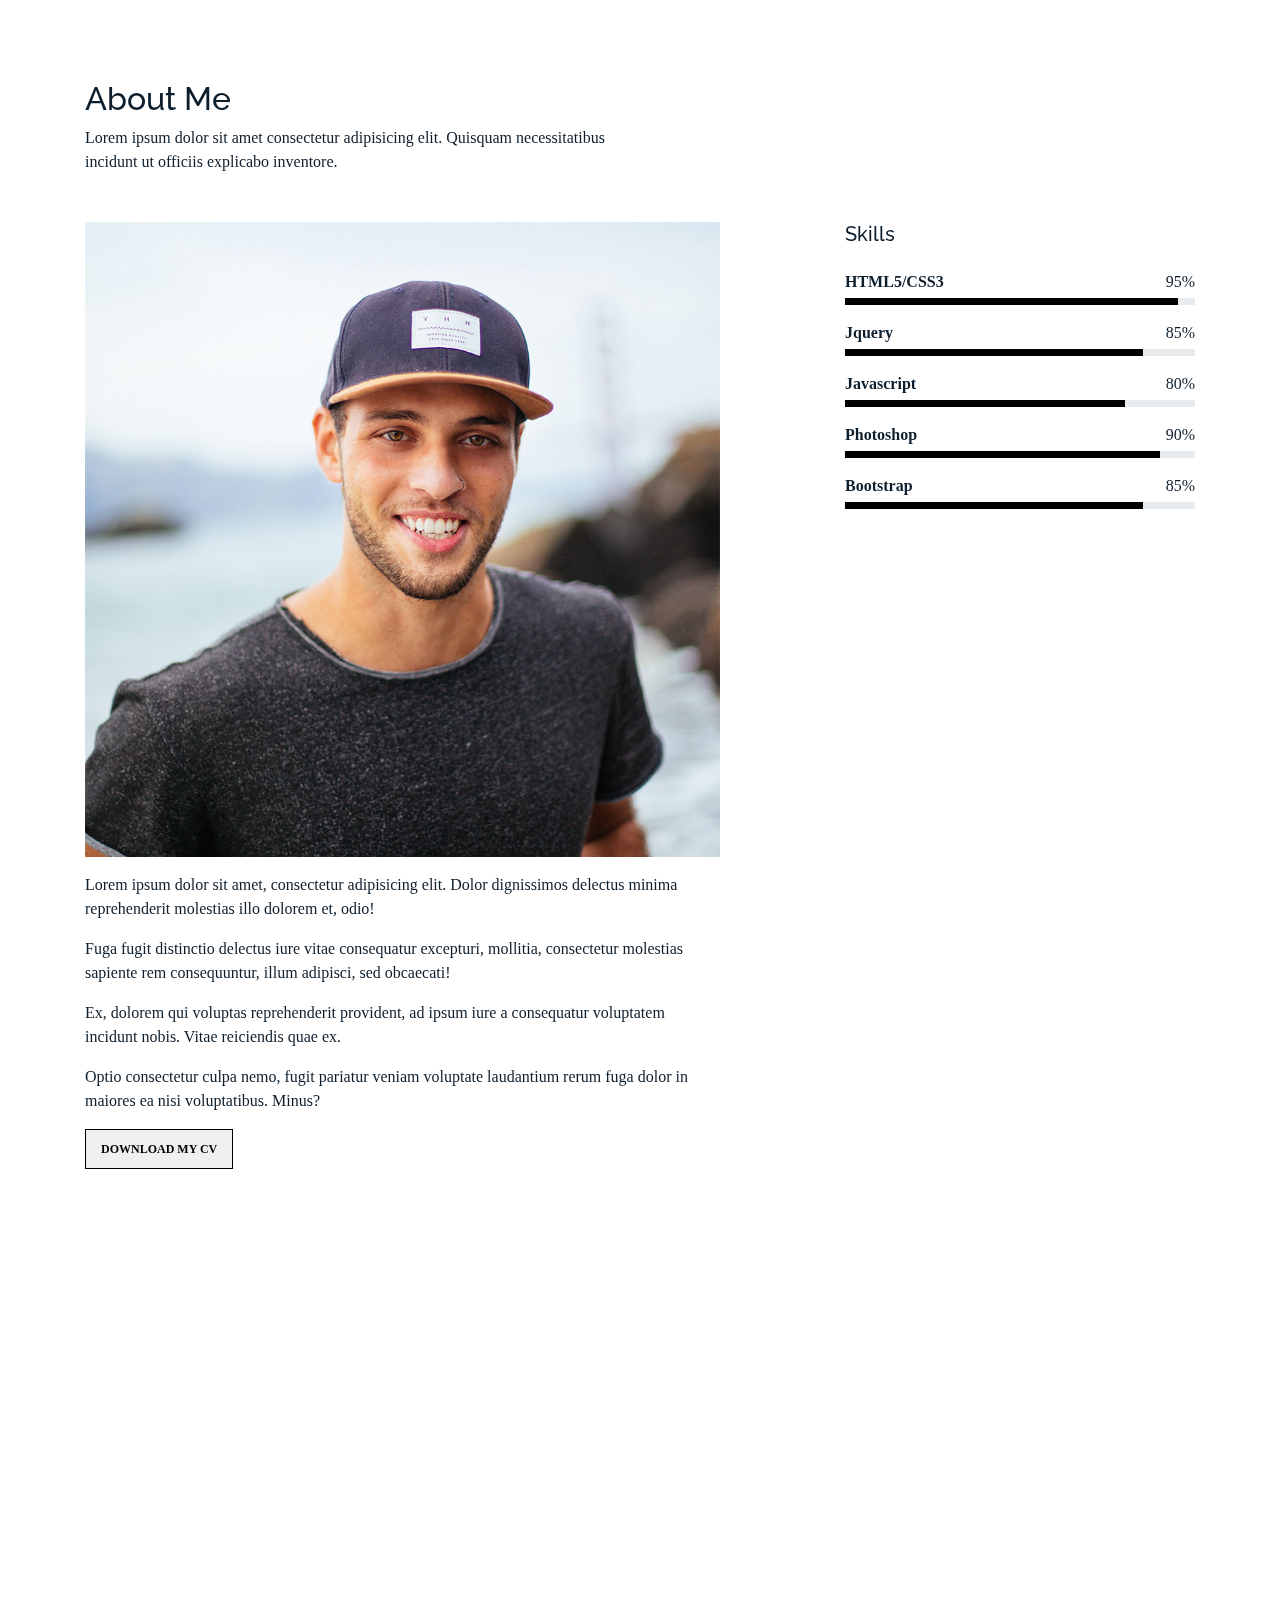
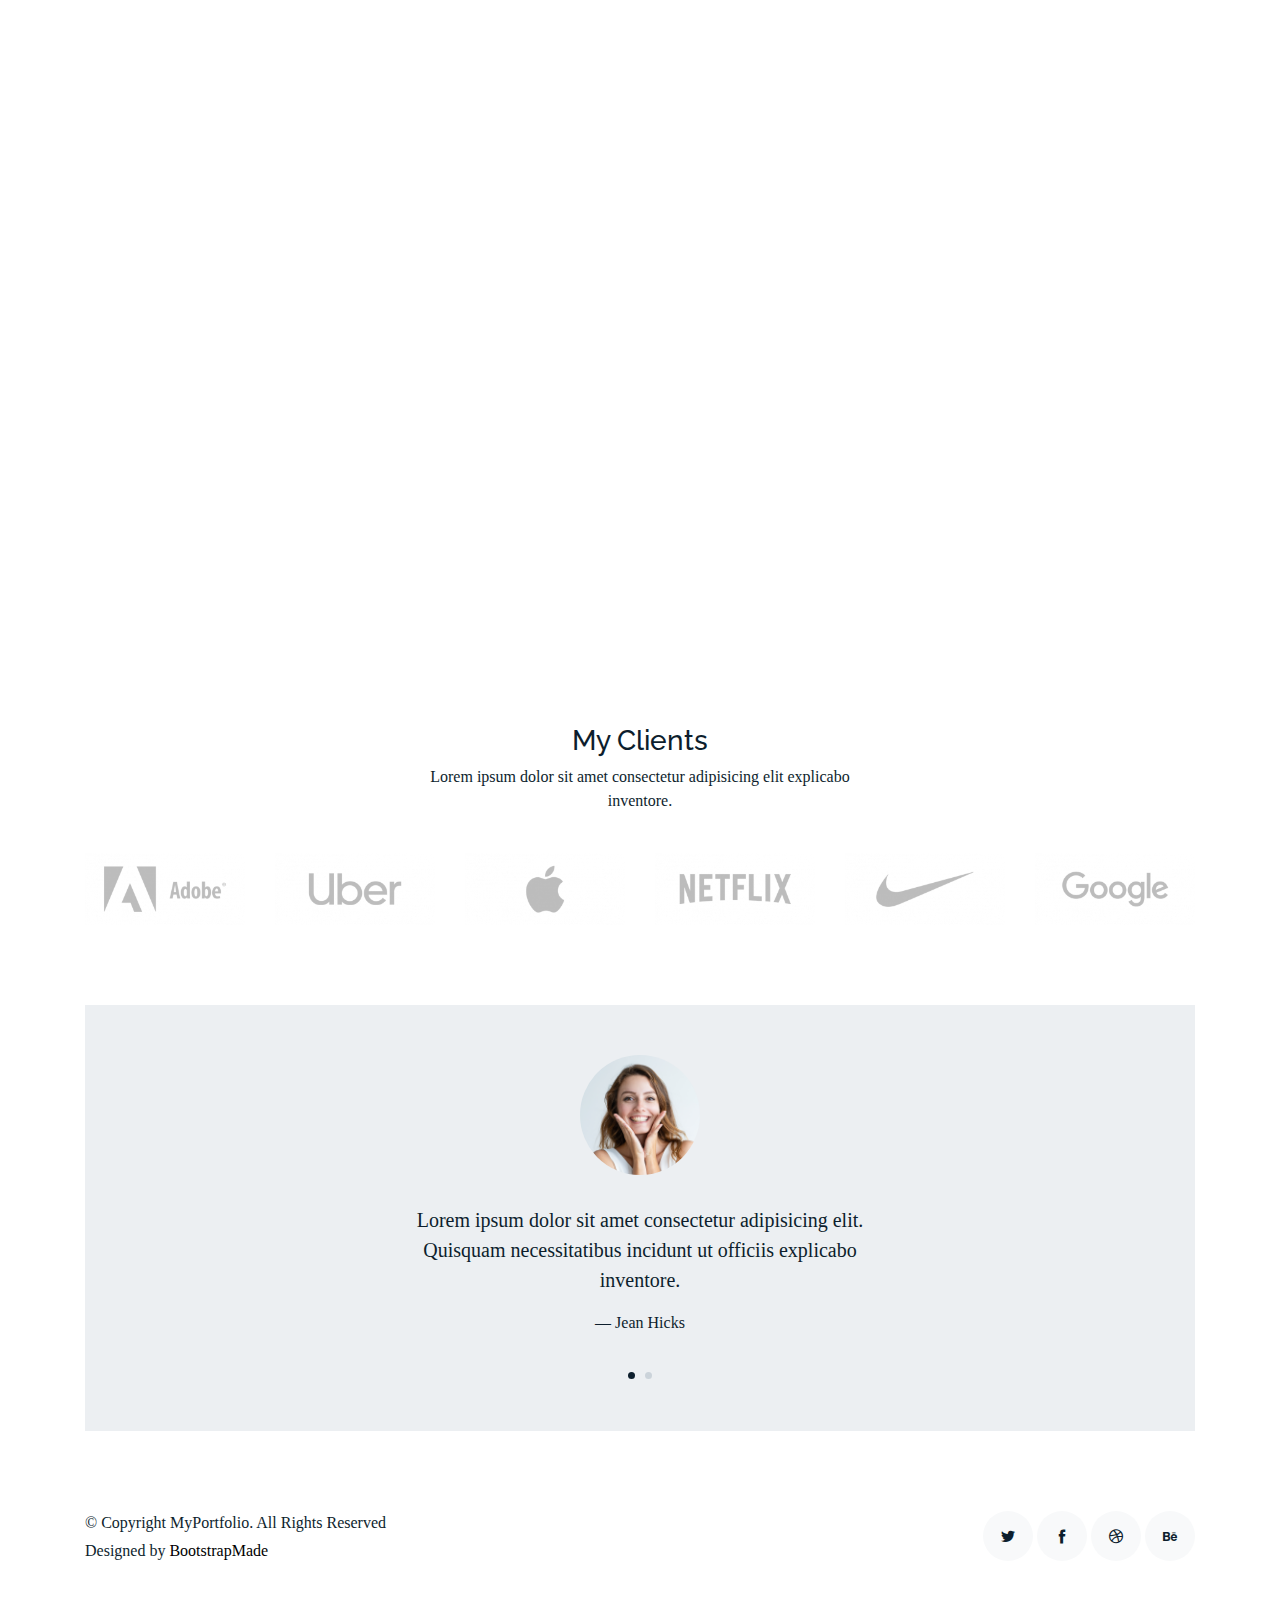
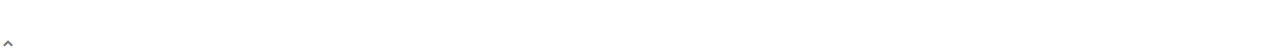
==== html/index.html @ c9661138 "yety" ====
<!DOCTYPE html>
<html lang="en">

<head>
  <meta charset="utf-8">
  <meta content="width=device-width, initial-scale=1.0" name="viewport">

  <title>Bootstrap</title>
  <meta content="" name="descriptison">
  <meta content="" name="keywords">

  <!-- Favicons -->
  <link href="../css/img/favicon.png" rel="icon">
  <link href="../css/img/apple-touch-icon.png" rel="apple-touch-icon">

  <!-- Google Fonts -->
  <link href="https://fonts.googleapis.com/css?family=https://fonts.googleapis.com/css?family=Inconsolata:400,500,600,700|Raleway:400,400i,500,500i,600,600i,700,700i" rel="stylesheet">

  <!-- Vendor CSS Files -->
  <link href="../css/assets/vendor/bootstrap/css/bootstrap.min.css" rel="stylesheet">
  <link href="../css/assets/vendor/icofont/icofont.min.css" rel="stylesheet">
  <link href="../css/assets/vendor/aos/aos.css" rel="stylesheet">
  <link href="../css/assets/vendor/line-awesome/css/line-awesome.min.css" rel="stylesheet">
  <link href="../css/assets/vendor/owl.carousel/assets/owl.carousel.min.css" rel="stylesheet">

  <!-- Template Main CSS File -->
  <link href="../css/style.css" rel="stylesheet">

</head>

<body>

  <!-- ======= Navbar ======= -->
  <!-- <div class="collapse navbar-collapse custom-navmenu" id="main-navbar">
    <div class="container py-2 py-md-5">
      <div class="row align-items-start">
        <div class="col-md-2">
          <ul class="custom-menu">
            <li><a href="index.html">HOME</a></li>
            <li><a href="work-single.html">WORKS</a></li>
          </ul>
        </div>
        <div class="col-md-5 d-none d-md-block mr-auto">
          <h3>Bootstrap</h3>
          <p>Lorem ipsum dolor sit amet consectetur adipisicing elit. Quisquam necessitatibus incidunt ut officiisexplicabo inventore.</p>
        </div>
        <div class="col-md-5 d-none d-md-block">
          <h3>Bootstrap</h3>
          <p>Lorem ipsum dolor sit amet consectetur adipisicing elit. Quisquam necessitatibus incidunt ut officiisexplicabo inventore. <br> <a href="#">gk5594@naver.com</a></p>
        </div>
      </div>
    </div>
  </div> -->

  <!-- <nav class="navbar navbar-light custom-navbar">
    <div class="container">
      <a class="navbar-brand" href="index.html">Bootstrap Portfolio.</a>

      <a href="#" class="burger" data-toggle="collapse" data-target="#main-navbar">
        <span></span>
      </a>

    </div>
  </nav> -->

  <main id="main">

    <section class="section pb-5">
      <div class="container">
        <div class="row mb-5 align-items-end">
          <div class="col-md-6" data-aos="fade-up">

            <h2>About Me</h2>
            <p class="mb-0">Lorem ipsum dolor sit amet consectetur adipisicing elit. Quisquam necessitatibus incidunt ut
              officiis explicabo inventore.</p>
          </div>

        </div>

        <div class="row">
          <div class="col-md-4 ml-auto order-2" data-aos="fade-up">
            <h3 class="h3 mb-4">Skills</h3>
            <ul class="list-unstyled">
              <li class="mb-3">
                <div class="d-flex mb-1">
                  <strong>HTML5/CSS3</strong>
                  <span class="ml-auto">95%</span>
                </div>
                <div class="progress custom-progress">
                  <div class="progress-bar" role="progressbar" style="width: 95%" aria-valuenow="95" aria-valuemin="0" aria-valuemax="100"></div>
                </div>
              </li>
              <li class="mb-3">
                <div class="d-flex mb-1">
                  <strong>Jquery</strong>
                  <span class="ml-auto">85%</span>
                </div>
                <div class="progress custom-progress">
                  <div class="progress-bar" role="progressbar" style="width: 85%" aria-valuenow="85" aria-valuemin="0" aria-valuemax="100"></div>
                </div>
              </li>
              <li class="mb-3">
                <div class="d-flex mb-1">
                  <strong>Javascript</strong>
                  <span class="ml-auto">80%</span>
                </div>
                <div class="progress custom-progress">
                  <div class="progress-bar" role="progressbar" style="width: 80%" aria-valuenow="80" aria-valuemin="0" aria-valuemax="100"></div>
                </div>
              </li>
              <li class="mb-3">
                <div class="d-flex mb-1">
                  <strong>Photoshop</strong>
                  <span class="ml-auto">90%</span>
                </div>
                <div class="progress custom-progress">
                  <div class="progress-bar" role="progressbar" style="width: 90%" aria-valuenow="90" aria-valuemin="0" aria-valuemax="100"></div>
                </div>
              </li>
              <li class="mb-3">
                <div class="d-flex mb-1">
                  <strong>Bootstrap</strong>
                  <span class="ml-auto">85%</span>
                </div>
                <div class="progress custom-progress">
                  <div class="progress-bar" role="progressbar" style="width: 85%" aria-valuenow="85" aria-valuemin="0" aria-valuemax="100"></div>
                </div>
              </li>
            </ul>
          </div>

          <div class="col-md-7 mb-5 mb-md-0" data-aos="fade-up">
            <p><img src="../css/img/person_1_sq.jpg" alt="Image" class="img-fluid"></p>
            <p>Lorem ipsum dolor sit amet, consectetur adipisicing elit. Dolor dignissimos delectus minima reprehenderit
              molestias illo dolorem et, odio!</p>
            <p>Fuga fugit distinctio delectus iure vitae consequatur excepturi, mollitia, consectetur molestias sapiente
              rem consequuntur, illum adipisci, sed obcaecati!</p>
            <p>Ex, dolorem qui voluptas reprehenderit provident, ad ipsum iure a consequatur voluptatem incidunt nobis.
              Vitae reiciendis quae ex.</p>
            <p>Optio consectetur culpa nemo, fugit pariatur veniam voluptate laudantium rerum fuga dolor in maiores ea
              nisi voluptatibus. Minus?</p>
            <button type="button" class="readmore" data-toggle="modal" data-target="#myModal2">Download my CV</button>
          </div>
        </div>

      </div>
    </section>

    <!-- ======= Works Section ======= -->
    <section class="section site-portfolio">
      <div class="container">
        <div class="row mb-5 align-items-center">
          <div class="col-md-12 col-lg-6 mb-4 mb-lg-0" data-aos="fade-up">
            <h2>Hey, I'm Johan Stanworth</h2>
            <p class="mb-0">Freelance Creative &amp; Professional Graphics Designer</p>
          </div>
          <div class="col-md-12 col-lg-6 text-left text-lg-right" data-aos="fade-up" data-aos-delay="100">
            <div id="filters" class="filters">
              <a href="#" data-filter="*" class="active">All</a>
              <a href="#" data-filter=".web">Web</a>
              <a href="#" data-filter=".mobile">Mobile</a>
            </div>
          </div>
        </div>
        <div id="portfolio-grid" class="row no-gutter" data-aos="fade-up" data-aos-delay="200">
          <div class="item web col-sm-6 col-md-4 col-lg-4 mb-4">
            <a href="work-single.html" class="item-wrap fancybox">
              <div class="work-info">
                <h3>Boxed Water</h3>
                <span>Web</span>
              </div>
              <img class="img-fluid" src="../css/img/img_1.jpg">
            </a>
          </div>
          <div class="item web col-sm-6 col-md-4 col-lg-4 mb-4">
            <a href="work-single.html" class="item-wrap fancybox">
              <div class="work-info">
                <h3>Build Indoo</h3>
                <span>web</span>
              </div>
              <img class="img-fluid" src="../css/img/img_2.jpg">
            </a>
          </div>
          <div class="item web col-sm-6 col-md-4 col-lg-4 mb-4">
            <a href="work-single.html" class="item-wrap fancybox">
              <div class="work-info">
                <h3>Cocooil</h3>
                <span>web</span>
              </div>
              <img class="img-fluid" src="../css/img/img_3.jpg">
            </a>
          </div>
          <div class="item mobile col-sm-6 col-md-4 col-lg-4 mb-4">
            <a href="work-single.html" class="item-wrap fancybox">
              <div class="work-info">
                <h3>Nike Shoe</h3>
                <span>Mobile</span>
              </div>
              <img class="img-fluid" src="../css/img/img_4.jpg">
            </a>
          </div>
          <div class="item mobile col-sm-6 col-md-4 col-lg-4 mb-4">
            <a href="work-single.html" class="item-wrap fancybox">
              <div class="work-info">
                <h3>Kitchen Sink</h3>
                <span>mobile</span>
              </div>
              <img class="img-fluid" src="../css/img/img_5.jpg">
            </a>
          </div>
          <div class="item mobile col-sm-6 col-md-4 col-lg-4 mb-4">
            <a href="work-single.html" class="item-wrap fancybox">
              <div class="work-info">
                <h3>Amazon</h3>
                <span>mobile</span>
              </div>
              <img class="img-fluid" src="../css/img/img_6.jpg">
            </a>
          </div>
        </div>
      </div>
    </section>
    <!-- End  Works Section -->

    <!-- ======= Clients Section ======= -->
    <section class="section">
      <div class="container">
        <div class="row justify-content-center text-center mb-4">
          <div class="col-5">
            <h3 class="h3 heading">My Clients</h3>
            <p>Lorem ipsum dolor sit amet consectetur adipisicing elit explicabo inventore.</p>
          </div>
        </div>
        <div class="row">
          <div class="col-4 col-sm-4 col-md-2">
            <a href="#" class="client-logo"><img src="../css/img/logo-adobe.png" alt="Image" class="img-fluid"></a>
          </div>
          <div class="col-4 col-sm-4 col-md-2">
            <a href="#" class="client-logo"><img src="../css/img/logo-uber.png" alt="Image" class="img-fluid"></a>
          </div>
          <div class="col-4 col-sm-4 col-md-2">
            <a href="#" class="client-logo"><img src="../css/img/logo-apple.png" alt="Image" class="img-fluid"></a>
          </div>
          <div class="col-4 col-sm-4 col-md-2">
            <a href="#" class="client-logo"><img src="../css/img/logo-netflix.png" alt="Image" class="img-fluid"></a>
          </div>
          <div class="col-4 col-sm-4 col-md-2">
            <a href="#" class="client-logo"><img src="../css/img/logo-nike.png" alt="Image" class="img-fluid"></a>
          </div>
          <div class="col-4 col-sm-4 col-md-2">
            <a href="#" class="client-logo"><img src="../css/img/logo-google.png" alt="Image" class="img-fluid"></a>
          </div>

        </div>
      </div>
    </section>
    <!-- End Clients Section -->


    <!-- ======= Testimonials Section ======= -->
    <section class="section pt-0">
      <div class="container">

        <div class="owl-carousel testimonial-carousel">

          <div class="testimonial-wrap">
            <div class="testimonial">
              <img src="../css/img/person_1.jpg" alt="Image" class="img-fluid">
              <blockquote>
                <p>Lorem ipsum dolor sit amet consectetur adipisicing elit. Quisquam necessitatibus incidunt ut officiis
                  explicabo inventore.</p>
              </blockquote>
              <p>&mdash; Jean Hicks</p>
            </div>
          </div>

          <div class="testimonial-wrap">
            <div class="testimonial">
              <img src="../css/img/person_2.jpg" alt="Image" class="img-fluid">
              <blockquote>
                <p>Lorem ipsum dolor sit amet consectetur adipisicing elit. Quisquam necessitatibus incidunt ut officiis
                  explicabo inventore.</p>
              </blockquote>
              <p>&mdash; Chris Stanworth</p>
            </div>
          </div>

        </div>

      </div>
    </section>
    <!-- End Testimonials Section -->

  </main>
  <!-- End #main -->


  <!-- modal popup -->
  <div class="modal fade" id="myModal2" tabindex="-1" role="dialog" aria-labelledby="myModalLabel" aria-hidden="true">
    <div class="modal-dialog modal-lg">
      <div class="modal-content">
        <div class="modal-header">
          <button type="button" class="close" data-dismiss="modal"><span aria-hidden="true">×</span><span class="sr-only">Close</span></button>
        </div>
        <div class="modal-body">
          Lorem ipsum dolor sit amet consectetur adipisicing elit. Unde consequuntur mollitia optio dignissimos rem eum reprehenderit suscipit earum sit dicta, corporis autem a aliquid iste cum doloremque eveniet nihil adipisci?
        </div>
        <div class="modal-footer">
          <button type="button" class="btn btn-default" data-dismiss="modal">Close</button>
          <!-- <button type="button" class="btn btn-primary">Save changes</button> -->
        </div>
      </div>
    </div>
  </div>


  <!-- ======= Footer ======= -->
  <footer class="footer" role="contentinfo">
    <div class="container">
      <div class="row">
        <div class="col-sm-6">
          <p class="mb-1">&copy; Copyright MyPortfolio. All Rights Reserved</p>
          <div class="credits">
            Designed by <a href="https://bootstrapmade.com/">BootstrapMade</a>
          </div>
        </div>
        <div class="col-sm-6 social text-md-right">
          <a href="#"><span class="icofont-twitter"></span></a>
          <a href="#"><span class="icofont-facebook"></span></a>
          <a href="#"><span class="icofont-dribbble"></span></a>
          <a href="#"><span class="icofont-behance"></span></a>
        </div>
      </div>
    </div>
  </footer>

  <a href="#" class="back-to-top"><i class="icofont-simple-up"></i></a>

  <!-- Vendor JS Files -->
  <script src="../css/assets/vendor/jquery/jquery.min.js"></script>
  <script src="../css/assets/vendor/bootstrap/js/bootstrap.bundle.min.js"></script>
  <script src="../css/assets/vendor/jquery.easing/jquery.easing.min.js"></script>
  <script src="../css/assets/vendor/php-email-form/validate.js"></script>
  <script src="../css/assets/vendor/aos/aos.js"></script>
  <script src="../css/assets/vendor/isotope-layout/isotope.pkgd.min.js"></script>
  <script src="../css/assets/vendor/owl.carousel/owl.carousel.min.js"></script>

  <!-- Template Main JS File -->
  <script src="../js/main.js"></script>

</body>

</html>
---- css/assets/vendor/line-awesome/css/line-awesome.min.css ----
.la,.lab,.lad,.lal,.lar,.las{-moz-osx-font-smoothing:grayscale;-webkit-font-smoothing:antialiased;display:inline-block;font-style:normal;font-variant:normal;text-rendering:auto;line-height:1}.la-lg{font-size:1.33333em;line-height:.75em;vertical-align:-.0667em}.la-xs{font-size:.75em}.la-sm{font-size:.875em}.la-1x{font-size:1em}.la-2x{font-size:2em}.la-3x{font-size:3em}.la-4x{font-size:4em}.la-5x{font-size:5em}.la-6x{font-size:6em}.la-7x{font-size:7em}.la-8x{font-size:8em}.la-9x{font-size:9em}.la-10x{font-size:10em}.la-fw{text-align:center;width:1.25em}.la-ul{list-style-type:none;margin-left:2.5em;padding-left:0}.la-ul>li{position:relative}.la-li{left:-2em;position:absolute;text-align:center;width:2em;line-height:inherit}.la-border{border:solid .08em #eee;border-radius:.1em;padding:.2em .25em .15em}.la-pull-left{float:left}.la-pull-right{float:right}.la.la-pull-left,.lab.la-pull-left,.lal.la-pull-left,.lar.la-pull-left,.las.la-pull-left{margin-right:.3em}.la.la-pull-right,.lab.la-pull-right,.lal.la-pull-right,.lar.la-pull-right,.las.la-pull-right{margin-left:.3em}.la-spin{-webkit-animation:la-spin 2s infinite linear;animation:la-spin 2s infinite linear}.la-pulse{-webkit-animation:la-spin 1s infinite steps(8);animation:la-spin 1s infinite steps(8)}@-webkit-keyframes la-spin{0%{-webkit-transform:rotate(0);transform:rotate(0)}100%{-webkit-transform:rotate(360deg);transform:rotate(360deg)}}@keyframes la-spin{0%{-webkit-transform:rotate(0);transform:rotate(0)}100%{-webkit-transform:rotate(360deg);transform:rotate(360deg)}}.la-rotate-90{-webkit-transform:rotate(90deg);transform:rotate(90deg)}.la-rotate-180{-webkit-transform:rotate(180deg);transform:rotate(180deg)}.la-rotate-270{-webkit-transform:rotate(270deg);transform:rotate(270deg)}.la-flip-horizontal{-webkit-transform:scale(-1,1);transform:scale(-1,1)}.la-flip-vertical{-webkit-transform:scale(1,-1);transform:scale(1,-1)}.la-flip-both,.la-flip-horizontal.la-flip-vertical{-webkit-transform:scale(-1,-1);transform:scale(-1,-1)}:root .la-flip-both,:root .la-flip-horizontal,:root .la-flip-vertical,:root .la-rotate-180,:root .la-rotate-270,:root .la-rotate-90{-webkit-filter:none;filter:none}.la-stack{display:inline-block;height:2em;line-height:2em;position:relative;vertical-align:middle;width:2.5em}.la-stack-1x,.la-stack-2x{left:0;position:absolute;text-align:center;width:100%}.la-stack-1x{line-height:inherit}.la-stack-2x{font-size:2em}.la-inverse{color:#fff}.la-500px:before{content:"\f26e"}.la-accessible-icon:before{content:"\f368"}.la-accusoft:before{content:"\f369"}.la-acquisitions-incorporated:before{content:"\f6af"}.la-ad:before{content:"\f641"}.la-address-book:before{content:"\f2b9"}.la-address-card:before{content:"\f2bb"}.la-adjust:before{content:"\f042"}.la-adn:before{content:"\f170"}.la-adobe:before{content:"\f778"}.la-adversal:before{content:"\f36a"}.la-affiliatetheme:before{content:"\f36b"}.la-air-freshener:before{content:"\f5d0"}.la-airbnb:before{content:"\f834"}.la-algolia:before{content:"\f36c"}.la-align-center:before{content:"\f037"}.la-align-justify:before{content:"\f039"}.la-align-left:before{content:"\f036"}.la-align-right:before{content:"\f038"}.la-alipay:before{content:"\f642"}.la-allergies:before{content:"\f461"}.la-amazon:before{content:"\f270"}.la-amazon-pay:before{content:"\f42c"}.la-ambulance:before{content:"\f0f9"}.la-american-sign-language-interpreting:before{content:"\f2a3"}.la-amilia:before{content:"\f36d"}.la-anchor:before{content:"\f13d"}.la-android:before{content:"\f17b"}.la-angellist:before{content:"\f209"}.la-angle-double-down:before{content:"\f103"}.la-angle-double-left:before{content:"\f100"}.la-angle-double-right:before{content:"\f101"}.la-angle-double-up:before{content:"\f102"}.la-angle-down:before{content:"\f107"}.la-angle-left:before{content:"\f104"}.la-angle-right:before{content:"\f105"}.la-angle-up:before{content:"\f106"}.la-angry:before{content:"\f556"}.la-angrycreative:before{content:"\f36e"}.la-angular:before{content:"\f420"}.la-ankh:before{content:"\f644"}.la-app-store:before{content:"\f36f"}.la-app-store-ios:before{content:"\f370"}.la-apper:before{content:"\f371"}.la-apple:before{content:"\f179"}.la-apple-alt:before{content:"\f5d1"}.la-apple-pay:before{content:"\f415"}.la-archive:before{content:"\f187"}.la-archway:before{content:"\f557"}.la-arrow-alt-circle-down:before{content:"\f358"}.la-arrow-alt-circle-left:before{content:"\f359"}.la-arrow-alt-circle-right:before{content:"\f35a"}.la-arrow-alt-circle-up:before{content:"\f35b"}.la-arrow-circle-down:before{content:"\f0ab"}.la-arrow-circle-left:before{content:"\f0a8"}.la-arrow-circle-right:before{content:"\f0a9"}.la-arrow-circle-up:before{content:"\f0aa"}.la-arrow-down:before{content:"\f063"}.la-arrow-left:before{content:"\f060"}.la-arrow-right:before{content:"\f061"}.la-arrow-up:before{content:"\f062"}.la-arrows-alt:before{content:"\f0b2"}.la-arrows-alt-h:before{content:"\f337"}.la-arrows-alt-v:before{content:"\f338"}.la-artstation:before{content:"\f77a"}.la-assistive-listening-systems:before{content:"\f2a2"}.la-asterisk:before{content:"\f069"}.la-asymmetrik:before{content:"\f372"}.la-at:before{content:"\f1fa"}.la-atlas:before{content:"\f558"}.la-atlassian:before{content:"\f77b"}.la-atom:before{content:"\f5d2"}.la-audible:before{content:"\f373"}.la-audio-description:before{content:"\f29e"}.la-autoprefixer:before{content:"\f41c"}.la-avianex:before{content:"\f374"}.la-aviato:before{content:"\f421"}.la-award:before{content:"\f559"}.la-aws:before{content:"\f375"}.la-baby:before{content:"\f77c"}.la-baby-carriage:before{content:"\f77d"}.la-backspace:before{content:"\f55a"}.la-backward:before{content:"\f04a"}.la-bacon:before{content:"\f7e5"}.la-balance-scale:before{content:"\f24e"}.la-balance-scale-left:before{content:"\f515"}.la-balance-scale-right:before{content:"\f516"}.la-ban:before{content:"\f05e"}.la-band-aid:before{content:"\f462"}.la-bandcamp:before{content:"\f2d5"}.la-barcode:before{content:"\f02a"}.la-bars:before{content:"\f0c9"}.la-baseball-ball:before{content:"\f433"}.la-basketball-ball:before{content:"\f434"}.la-bath:before{content:"\f2cd"}.la-battery-empty:before{content:"\f244"}.la-battery-full:before{content:"\f240"}.la-battery-half:before{content:"\f242"}.la-battery-quarter:before{content:"\f243"}.la-battery-three-quarters:before{content:"\f241"}.la-battle-net:before{content:"\f835"}.la-bed:before{content:"\f236"}.la-beer:before{content:"\f0fc"}.la-behance:before{content:"\f1b4"}.la-behance-square:before{content:"\f1b5"}.la-bell:before{content:"\f0f3"}.la-bell-slash:before{content:"\f1f6"}.la-bezier-curve:before{content:"\f55b"}.la-bible:before{content:"\f647"}.la-bicycle:before{content:"\f206"}.la-biking:before{content:"\f84a"}.la-bimobject:before{content:"\f378"}.la-binoculars:before{content:"\f1e5"}.la-biohazard:before{content:"\f780"}.la-birthday-cake:before{content:"\f1fd"}.la-bitbucket:before{content:"\f171"}.la-bitcoin:before{content:"\f379"}.la-bity:before{content:"\f37a"}.la-black-tie:before{content:"\f27e"}.la-blackberry:before{content:"\f37b"}.la-blender:before{content:"\f517"}.la-blender-phone:before{content:"\f6b6"}.la-blind:before{content:"\f29d"}.la-blog:before{content:"\f781"}.la-blogger:before{content:"\f37c"}.la-blogger-b:before{content:"\f37d"}.la-bluetooth:before{content:"\f293"}.la-bluetooth-b:before{content:"\f294"}.la-bold:before{content:"\f032"}.la-bolt:before{content:"\f0e7"}.la-bomb:before{content:"\f1e2"}.la-bone:before{content:"\f5d7"}.la-bong:before{content:"\f55c"}.la-book:before{content:"\f02d"}.la-book-dead:before{content:"\f6b7"}.la-book-medical:before{content:"\f7e6"}.la-book-open:before{content:"\f518"}.la-book-reader:before{content:"\f5da"}.la-bookmark:before{content:"\f02e"}.la-bootstrap:before{content:"\f836"}.la-border-all:before{content:"\f84c"}.la-border-none:before{content:"\f850"}.la-border-style:before{content:"\f853"}.la-bowling-ball:before{content:"\f436"}.la-box:before{content:"\f466"}.la-box-open:before{content:"\f49e"}.la-boxes:before{content:"\f468"}.la-braille:before{content:"\f2a1"}.la-brain:before{content:"\f5dc"}.la-bread-slice:before{content:"\f7ec"}.la-briefcase:before{content:"\f0b1"}.la-briefcase-medical:before{content:"\f469"}.la-broadcast-tower:before{content:"\f519"}.la-broom:before{content:"\f51a"}.la-brush:before{content:"\f55d"}.la-btc:before{content:"\f15a"}.la-buffer:before{content:"\f837"}.la-bug:before{content:"\f188"}.la-building:before{content:"\f1ad"}.la-bullhorn:before{content:"\f0a1"}.la-bullseye:before{content:"\f140"}.la-burn:before{content:"\f46a"}.la-buromobelexperte:before{content:"\f37f"}.la-bus:before{content:"\f207"}.la-bus-alt:before{content:"\f55e"}.la-business-time:before{content:"\f64a"}.la-buy-n-large:before{content:"\f8a6"}.la-buysellads:before{content:"\f20d"}.la-calculator:before{content:"\f1ec"}.la-calendar:before{content:"\f133"}.la-calendar-alt:before{content:"\f073"}.la-calendar-check:before{content:"\f274"}.la-calendar-day:before{content:"\f783"}.la-calendar-minus:before{content:"\f272"}.la-calendar-plus:before{content:"\f271"}.la-calendar-times:before{content:"\f273"}.la-calendar-week:before{content:"\f784"}.la-camera:before{content:"\f030"}.la-camera-retro:before{content:"\f083"}.la-campground:before{content:"\f6bb"}.la-canadian-maple-leaf:before{content:"\f785"}.la-candy-cane:before{content:"\f786"}.la-cannabis:before{content:"\f55f"}.la-capsules:before{content:"\f46b"}.la-car:before{content:"\f1b9"}.la-car-alt:before{content:"\f5de"}.la-car-battery:before{content:"\f5df"}.la-car-crash:before{content:"\f5e1"}.la-car-side:before{content:"\f5e4"}.la-caret-down:before{content:"\f0d7"}.la-caret-left:before{content:"\f0d9"}.la-caret-right:before{content:"\f0da"}.la-caret-square-down:before{content:"\f150"}.la-caret-square-left:before{content:"\f191"}.la-caret-square-right:before{content:"\f152"}.la-caret-square-up:before{content:"\f151"}.la-caret-up:before{content:"\f0d8"}.la-carrot:before{content:"\f787"}.la-cart-arrow-down:before{content:"\f218"}.la-cart-plus:before{content:"\f217"}.la-cash-register:before{content:"\f788"}.la-cat:before{content:"\f6be"}.la-cc-amazon-pay:before{content:"\f42d"}.la-cc-amex:before{content:"\f1f3"}.la-cc-apple-pay:before{content:"\f416"}.la-cc-diners-club:before{content:"\f24c"}.la-cc-discover:before{content:"\f1f2"}.la-cc-jcb:before{content:"\f24b"}.la-cc-mastercard:before{content:"\f1f1"}.la-cc-paypal:before{content:"\f1f4"}.la-cc-stripe:before{content:"\f1f5"}.la-cc-visa:before{content:"\f1f0"}.la-centercode:before{content:"\f380"}.la-centos:before{content:"\f789"}.la-certificate:before{content:"\f0a3"}.la-chair:before{content:"\f6c0"}.la-chalkboard:before{content:"\f51b"}.la-chalkboard-teacher:before{content:"\f51c"}.la-charging-station:before{content:"\f5e7"}.la-chart-area:before{content:"\f1fe"}.la-chart-bar:before{content:"\f080"}.la-chart-line:before{content:"\f201"}.la-chart-pie:before{content:"\f200"}.la-check:before{content:"\f00c"}.la-check-circle:before{content:"\f058"}.la-check-double:before{content:"\f560"}.la-check-square:before{content:"\f14a"}.la-cheese:before{content:"\f7ef"}.la-chess:before{content:"\f439"}.la-chess-bishop:before{content:"\f43a"}.la-chess-board:before{content:"\f43c"}.la-chess-king:before{content:"\f43f"}.la-chess-knight:before{content:"\f441"}.la-chess-pawn:before{content:"\f443"}.la-chess-queen:before{content:"\f445"}.la-chess-rook:before{content:"\f447"}.la-chevron-circle-down:before{content:"\f13a"}.la-chevron-circle-left:before{content:"\f137"}.la-chevron-circle-right:before{content:"\f138"}.la-chevron-circle-up:before{content:"\f139"}.la-chevron-down:before{content:"\f078"}.la-chevron-left:before{content:"\f053"}.la-chevron-right:before{content:"\f054"}.la-chevron-up:before{content:"\f077"}.la-child:before{content:"\f1ae"}.la-chrome:before{content:"\f268"}.la-chromecast:before{content:"\f838"}.la-church:before{content:"\f51d"}.la-circle:before{content:"\f111"}.la-circle-notch:before{content:"\f1ce"}.la-city:before{content:"\f64f"}.la-clinic-medical:before{content:"\f7f2"}.la-clipboard:before{content:"\f328"}.la-clipboard-check:before{content:"\f46c"}.la-clipboard-list:before{content:"\f46d"}.la-clock:before{content:"\f017"}.la-clone:before{content:"\f24d"}.la-closed-captioning:before{content:"\f20a"}.la-cloud:before{content:"\f0c2"}.la-cloud-download-alt:before{content:"\f381"}.la-cloud-meatball:before{content:"\f73b"}.la-cloud-moon:before{content:"\f6c3"}.la-cloud-moon-rain:before{content:"\f73c"}.la-cloud-rain:before{content:"\f73d"}.la-cloud-showers-heavy:before{content:"\f740"}.la-cloud-sun:before{content:"\f6c4"}.la-cloud-sun-rain:before{content:"\f743"}.la-cloud-upload-alt:before{content:"\f382"}.la-cloudscale:before{content:"\f383"}.la-cloudsmith:before{content:"\f384"}.la-cloudversify:before{content:"\f385"}.la-cocktail:before{content:"\f561"}.la-code:before{content:"\f121"}.la-code-branch:before{content:"\f126"}.la-codepen:before{content:"\f1cb"}.la-codiepie:before{content:"\f284"}.la-coffee:before{content:"\f0f4"}.la-cog:before{content:"\f013"}.la-cogs:before{content:"\f085"}.la-coins:before{content:"\f51e"}.la-columns:before{content:"\f0db"}.la-comment:before{content:"\f075"}.la-comment-alt:before{content:"\f27a"}.la-comment-dollar:before{content:"\f651"}.la-comment-dots:before{content:"\f4ad"}.la-comment-medical:before{content:"\f7f5"}.la-comment-slash:before{content:"\f4b3"}.la-comments:before{content:"\f086"}.la-comments-dollar:before{content:"\f653"}.la-compact-disc:before{content:"\f51f"}.la-compass:before{content:"\f14e"}.la-compress:before{content:"\f066"}.la-compress-arrows-alt:before{content:"\f78c"}.la-concierge-bell:before{content:"\f562"}.la-confluence:before{content:"\f78d"}.la-connectdevelop:before{content:"\f20e"}.la-contao:before{content:"\f26d"}.la-cookie:before{content:"\f563"}.la-cookie-bite:before{content:"\f564"}.la-copy:before{content:"\f0c5"}.la-copyright:before{content:"\f1f9"}.la-cotton-bureau:before{content:"\f89e"}.la-couch:before{content:"\f4b8"}.la-cpanel:before{content:"\f388"}.la-creative-commons:before{content:"\f25e"}.la-creative-commons-by:before{content:"\f4e7"}.la-creative-commons-nc:before{content:"\f4e8"}.la-creative-commons-nc-eu:before{content:"\f4e9"}.la-creative-commons-nc-jp:before{content:"\f4ea"}.la-creative-commons-nd:before{content:"\f4eb"}.la-creative-commons-pd:before{content:"\f4ec"}.la-creative-commons-pd-alt:before{content:"\f4ed"}.la-creative-commons-remix:before{content:"\f4ee"}.la-creative-commons-sa:before{content:"\f4ef"}.la-creative-commons-sampling:before{content:"\f4f0"}.la-creative-commons-sampling-plus:before{content:"\f4f1"}.la-creative-commons-share:before{content:"\f4f2"}.la-creative-commons-zero:before{content:"\f4f3"}.la-credit-card:before{content:"\f09d"}.la-critical-role:before{content:"\f6c9"}.la-crop:before{content:"\f125"}.la-crop-alt:before{content:"\f565"}.la-cross:before{content:"\f654"}.la-crosshairs:before{content:"\f05b"}.la-crow:before{content:"\f520"}.la-crown:before{content:"\f521"}.la-crutch:before{content:"\f7f7"}.la-css3:before{content:"\f13c"}.la-css3-alt:before{content:"\f38b"}.la-cube:before{content:"\f1b2"}.la-cubes:before{content:"\f1b3"}.la-cut:before{content:"\f0c4"}.la-cuttlefish:before{content:"\f38c"}.la-d-and-d:before{content:"\f38d"}.la-d-and-d-beyond:before{content:"\f6ca"}.la-dashcube:before{content:"\f210"}.la-database:before{content:"\f1c0"}.la-deaf:before{content:"\f2a4"}.la-delicious:before{content:"\f1a5"}.la-democrat:before{content:"\f747"}.la-deploydog:before{content:"\f38e"}.la-deskpro:before{content:"\f38f"}.la-desktop:before{content:"\f108"}.la-dev:before{content:"\f6cc"}.la-deviantart:before{content:"\f1bd"}.la-dharmachakra:before{content:"\f655"}.la-dhl:before{content:"\f790"}.la-diagnoses:before{content:"\f470"}.la-diaspora:before{content:"\f791"}.la-dice:before{content:"\f522"}.la-dice-d20:before{content:"\f6cf"}.la-dice-d6:before{content:"\f6d1"}.la-dice-five:before{content:"\f523"}.la-dice-four:before{content:"\f524"}.la-dice-one:before{content:"\f525"}.la-dice-six:before{content:"\f526"}.la-dice-three:before{content:"\f527"}.la-dice-two:before{content:"\f528"}.la-digg:before{content:"\f1a6"}.la-digital-ocean:before{content:"\f391"}.la-digital-tachograph:before{content:"\f566"}.la-directions:before{content:"\f5eb"}.la-discord:before{content:"\f392"}.la-discourse:before{content:"\f393"}.la-divide:before{content:"\f529"}.la-dizzy:before{content:"\f567"}.la-dna:before{content:"\f471"}.la-dochub:before{content:"\f394"}.la-docker:before{content:"\f395"}.la-dog:before{content:"\f6d3"}.la-dollar-sign:before{content:"\f155"}.la-dolly:before{content:"\f472"}.la-dolly-flatbed:before{content:"\f474"}.la-donate:before{content:"\f4b9"}.la-door-closed:before{content:"\f52a"}.la-door-open:before{content:"\f52b"}.la-dot-circle:before{content:"\f192"}.la-dove:before{content:"\f4ba"}.la-download:before{content:"\f019"}.la-draft2digital:before{content:"\f396"}.la-drafting-compass:before{content:"\f568"}.la-dragon:before{content:"\f6d5"}.la-draw-polygon:before{content:"\f5ee"}.la-dribbble:before{content:"\f17d"}.la-dribbble-square:before{content:"\f397"}.la-dropbox:before{content:"\f16b"}.la-drum:before{content:"\f569"}.la-drum-steelpan:before{content:"\f56a"}.la-drumstick-bite:before{content:"\f6d7"}.la-drupal:before{content:"\f1a9"}.la-dumbbell:before{content:"\f44b"}.la-dumpster:before{content:"\f793"}.la-dumpster-fire:before{content:"\f794"}.la-dungeon:before{content:"\f6d9"}.la-dyalog:before{content:"\f399"}.la-earlybirds:before{content:"\f39a"}.la-ebay:before{content:"\f4f4"}.la-edge:before{content:"\f282"}.la-edit:before{content:"\f044"}.la-egg:before{content:"\f7fb"}.la-eject:before{content:"\f052"}.la-elementor:before{content:"\f430"}.la-ellipsis-h:before{content:"\f141"}.la-ellipsis-v:before{content:"\f142"}.la-ello:before{content:"\f5f1"}.la-ember:before{content:"\f423"}.la-empire:before{content:"\f1d1"}.la-envelope:before{content:"\f0e0"}.la-envelope-open:before{content:"\f2b6"}.la-envelope-open-text:before{content:"\f658"}.la-envelope-square:before{content:"\f199"}.la-envira:before{content:"\f299"}.la-equals:before{content:"\f52c"}.la-eraser:before{content:"\f12d"}.la-erlang:before{content:"\f39d"}.la-ethereum:before{content:"\f42e"}.la-ethernet:before{content:"\f796"}.la-etsy:before{content:"\f2d7"}.la-euro-sign:before{content:"\f153"}.la-evernote:before{content:"\f839"}.la-exchange-alt:before{content:"\f362"}.la-exclamation:before{content:"\f12a"}.la-exclamation-circle:before{content:"\f06a"}.la-exclamation-triangle:before{content:"\f071"}.la-expand:before{content:"\f065"}.la-expand-arrows-alt:before{content:"\f31e"}.la-expeditedssl:before{content:"\f23e"}.la-external-link-alt:before{content:"\f35d"}.la-external-link-square-alt:before{content:"\f360"}.la-eye:before{content:"\f06e"}.la-eye-dropper:before{content:"\f1fb"}.la-eye-slash:before{content:"\f070"}.la-facebook:before{content:"\f09a"}.la-facebook-f:before{content:"\f39e"}.la-facebook-messenger:before{content:"\f39f"}.la-facebook-square:before{content:"\f082"}.la-fan:before{content:"\f863"}.la-fantasy-flight-games:before{content:"\f6dc"}.la-fast-backward:before{content:"\f049"}.la-fast-forward:before{content:"\f050"}.la-fax:before{content:"\f1ac"}.la-feather:before{content:"\f52d"}.la-feather-alt:before{content:"\f56b"}.la-fedex:before{content:"\f797"}.la-fedora:before{content:"\f798"}.la-female:before{content:"\f182"}.la-fighter-jet:before{content:"\f0fb"}.la-figma:before{content:"\f799"}.la-file:before{content:"\f15b"}.la-file-alt:before{content:"\f15c"}.la-file-archive:before{content:"\f1c6"}.la-file-audio:before{content:"\f1c7"}.la-file-code:before{content:"\f1c9"}.la-file-contract:before{content:"\f56c"}.la-file-csv:before{content:"\f6dd"}.la-file-download:before{content:"\f56d"}.la-file-excel:before{content:"\f1c3"}.la-file-export:before{content:"\f56e"}.la-file-image:before{content:"\f1c5"}.la-file-import:before{content:"\f56f"}.la-file-invoice:before{content:"\f570"}.la-file-invoice-dollar:before{content:"\f571"}.la-file-medical:before{content:"\f477"}.la-file-medical-alt:before{content:"\f478"}.la-file-pdf:before{content:"\f1c1"}.la-file-powerpoint:before{content:"\f1c4"}.la-file-prescription:before{content:"\f572"}.la-file-signature:before{content:"\f573"}.la-file-upload:before{content:"\f574"}.la-file-video:before{content:"\f1c8"}.la-file-word:before{content:"\f1c2"}.la-fill:before{content:"\f575"}.la-fill-drip:before{content:"\f576"}.la-film:before{content:"\f008"}.la-filter:before{content:"\f0b0"}.la-fingerprint:before{content:"\f577"}.la-fire:before{content:"\f06d"}.la-fire-alt:before{content:"\f7e4"}.la-fire-extinguisher:before{content:"\f134"}.la-firefox:before{content:"\f269"}.la-first-aid:before{content:"\f479"}.la-first-order:before{content:"\f2b0"}.la-first-order-alt:before{content:"\f50a"}.la-firstdraft:before{content:"\f3a1"}.la-fish:before{content:"\f578"}.la-fist-raised:before{content:"\f6de"}.la-flag:before{content:"\f024"}.la-flag-checkered:before{content:"\f11e"}.la-flag-usa:before{content:"\f74d"}.la-flask:before{content:"\f0c3"}.la-flickr:before{content:"\f16e"}.la-flipboard:before{content:"\f44d"}.la-flushed:before{content:"\f579"}.la-fly:before{content:"\f417"}.la-folder:before{content:"\f07b"}.la-folder-minus:before{content:"\f65d"}.la-folder-open:before{content:"\f07c"}.la-folder-plus:before{content:"\f65e"}.la-font:before{content:"\f031"}.la-font-awesome:before{content:"\f2b4"}.la-font-awesome-alt:before{content:"\f35c"}.la-font-awesome-flag:before{content:"\f425"}.la-font-awesome-logo-full:before{content:"\f4e6"}.la-fonticons:before{content:"\f280"}.la-fonticons-fi:before{content:"\f3a2"}.la-football-ball:before{content:"\f44e"}.la-fort-awesome:before{content:"\f286"}.la-fort-awesome-alt:before{content:"\f3a3"}.la-forumbee:before{content:"\f211"}.la-forward:before{content:"\f04e"}.la-foursquare:before{content:"\f180"}.la-free-code-camp:before{content:"\f2c5"}.la-freebsd:before{content:"\f3a4"}.la-frog:before{content:"\f52e"}.la-frown:before{content:"\f119"}.la-frown-open:before{content:"\f57a"}.la-fulcrum:before{content:"\f50b"}.la-funnel-dollar:before{content:"\f662"}.la-futbol:before{content:"\f1e3"}.la-galactic-republic:before{content:"\f50c"}.la-galactic-senate:before{content:"\f50d"}.la-gamepad:before{content:"\f11b"}.la-gas-pump:before{content:"\f52f"}.la-gavel:before{content:"\f0e3"}.la-gem:before{content:"\f3a5"}.la-genderless:before{content:"\f22d"}.la-get-pocket:before{content:"\f265"}.la-gg:before{content:"\f260"}.la-gg-circle:before{content:"\f261"}.la-ghost:before{content:"\f6e2"}.la-gift:before{content:"\f06b"}.la-gifts:before{content:"\f79c"}.la-git:before{content:"\f1d3"}.la-git-alt:before{content:"\f841"}.la-git-square:before{content:"\f1d2"}.la-github:before{content:"\f09b"}.la-github-alt:before{content:"\f113"}.la-github-square:before{content:"\f092"}.la-gitkraken:before{content:"\f3a6"}.la-gitlab:before{content:"\f296"}.la-gitter:before{content:"\f426"}.la-glass-cheers:before{content:"\f79f"}.la-glass-martini:before{content:"\f000"}.la-glass-martini-alt:before{content:"\f57b"}.la-glass-whiskey:before{content:"\f7a0"}.la-glasses:before{content:"\f530"}.la-glide:before{content:"\f2a5"}.la-glide-g:before{content:"\f2a6"}.la-globe:before{content:"\f0ac"}.la-globe-africa:before{content:"\f57c"}.la-globe-americas:before{content:"\f57d"}.la-globe-asia:before{content:"\f57e"}.la-globe-europe:before{content:"\f7a2"}.la-gofore:before{content:"\f3a7"}.la-golf-ball:before{content:"\f450"}.la-goodreads:before{content:"\f3a8"}.la-goodreads-g:before{content:"\f3a9"}.la-google:before{content:"\f1a0"}.la-google-drive:before{content:"\f3aa"}.la-google-play:before{content:"\f3ab"}.la-google-plus:before{content:"\f2b3"}.la-google-plus-g:before{content:"\f0d5"}.la-google-plus-square:before{content:"\f0d4"}.la-google-wallet:before{content:"\f1ee"}.la-gopuram:before{content:"\f664"}.la-graduation-cap:before{content:"\f19d"}.la-gratipay:before{content:"\f184"}.la-grav:before{content:"\f2d6"}.la-greater-than:before{content:"\f531"}.la-greater-than-equal:before{content:"\f532"}.la-grimace:before{content:"\f57f"}.la-grin:before{content:"\f580"}.la-grin-alt:before{content:"\f581"}.la-grin-beam:before{content:"\f582"}.la-grin-beam-sweat:before{content:"\f583"}.la-grin-hearts:before{content:"\f584"}.la-grin-squint:before{content:"\f585"}.la-grin-squint-tears:before{content:"\f586"}.la-grin-stars:before{content:"\f587"}.la-grin-tears:before{content:"\f588"}.la-grin-tongue:before{content:"\f589"}.la-grin-tongue-squint:before{content:"\f58a"}.la-grin-tongue-wink:before{content:"\f58b"}.la-grin-wink:before{content:"\f58c"}.la-grip-horizontal:before{content:"\f58d"}.la-grip-lines:before{content:"\f7a4"}.la-grip-lines-vertical:before{content:"\f7a5"}.la-grip-vertical:before{content:"\f58e"}.la-gripfire:before{content:"\f3ac"}.la-grunt:before{content:"\f3ad"}.la-guitar:before{content:"\f7a6"}.la-gulp:before{content:"\f3ae"}.la-h-square:before{content:"\f0fd"}.la-hacker-news:before{content:"\f1d4"}.la-hacker-news-square:before{content:"\f3af"}.la-hackerrank:before{content:"\f5f7"}.la-hamburger:before{content:"\f805"}.la-hammer:before{content:"\f6e3"}.la-hamsa:before{content:"\f665"}.la-hand-holding:before{content:"\f4bd"}.la-hand-holding-heart:before{content:"\f4be"}.la-hand-holding-usd:before{content:"\f4c0"}.la-hand-lizard:before{content:"\f258"}.la-hand-middle-finger:before{content:"\f806"}.la-hand-paper:before{content:"\f256"}.la-hand-peace:before{content:"\f25b"}.la-hand-point-down:before{content:"\f0a7"}.la-hand-point-left:before{content:"\f0a5"}.la-hand-point-right:before{content:"\f0a4"}.la-hand-point-up:before{content:"\f0a6"}.la-hand-pointer:before{content:"\f25a"}.la-hand-rock:before{content:"\f255"}.la-hand-scissors:before{content:"\f257"}.la-hand-spock:before{content:"\f259"}.la-hands:before{content:"\f4c2"}.la-hands-helping:before{content:"\f4c4"}.la-handshake:before{content:"\f2b5"}.la-hanukiah:before{content:"\f6e6"}.la-hard-hat:before{content:"\f807"}.la-hashtag:before{content:"\f292"}.la-hat-cowboy:before{content:"\f8c0"}.la-hat-cowboy-side:before{content:"\f8c1"}.la-hat-wizard:before{content:"\f6e8"}.la-haykal:before{content:"\f666"}.la-hdd:before{content:"\f0a0"}.la-heading:before{content:"\f1dc"}.la-headphones:before{content:"\f025"}.la-headphones-alt:before{content:"\f58f"}.la-headset:before{content:"\f590"}.la-heart:before{content:"\f004"}.la-heart-broken:before{content:"\f7a9"}.la-heartbeat:before{content:"\f21e"}.la-helicopter:before{content:"\f533"}.la-highlighter:before{content:"\f591"}.la-hiking:before{content:"\f6ec"}.la-hippo:before{content:"\f6ed"}.la-hips:before{content:"\f452"}.la-hire-a-helper:before{content:"\f3b0"}.la-history:before{content:"\f1da"}.la-hockey-puck:before{content:"\f453"}.la-holly-berry:before{content:"\f7aa"}.la-home:before{content:"\f015"}.la-hooli:before{content:"\f427"}.la-hornbill:before{content:"\f592"}.la-horse:before{content:"\f6f0"}.la-horse-head:before{content:"\f7ab"}.la-hospital:before{content:"\f0f8"}.la-hospital-alt:before{content:"\f47d"}.la-hospital-symbol:before{content:"\f47e"}.la-hot-tub:before{content:"\f593"}.la-hotdog:before{content:"\f80f"}.la-hotel:before{content:"\f594"}.la-hotjar:before{content:"\f3b1"}.la-hourglass:before{content:"\f254"}.la-hourglass-end:before{content:"\f253"}.la-hourglass-half:before{content:"\f252"}.la-hourglass-start:before{content:"\f251"}.la-house-damage:before{content:"\f6f1"}.la-houzz:before{content:"\f27c"}.la-hryvnia:before{content:"\f6f2"}.la-html5:before{content:"\f13b"}.la-hubspot:before{content:"\f3b2"}.la-i-cursor:before{content:"\f246"}.la-ice-cream:before{content:"\f810"}.la-icicles:before{content:"\f7ad"}.la-icons:before{content:"\f86d"}.la-id-badge:before{content:"\f2c1"}.la-id-card:before{content:"\f2c2"}.la-id-card-alt:before{content:"\f47f"}.la-igloo:before{content:"\f7ae"}.la-image:before{content:"\f03e"}.la-images:before{content:"\f302"}.la-imdb:before{content:"\f2d8"}.la-inbox:before{content:"\f01c"}.la-indent:before{content:"\f03c"}.la-industry:before{content:"\f275"}.la-infinity:before{content:"\f534"}.la-info:before{content:"\f129"}.la-info-circle:before{content:"\f05a"}.la-instagram:before{content:"\f16d"}.la-intercom:before{content:"\f7af"}.la-internet-explorer:before{content:"\f26b"}.la-invision:before{content:"\f7b0"}.la-ioxhost:before{content:"\f208"}.la-italic:before{content:"\f033"}.la-itch-io:before{content:"\f83a"}.la-itunes:before{content:"\f3b4"}.la-itunes-note:before{content:"\f3b5"}.la-java:before{content:"\f4e4"}.la-jedi:before{content:"\f669"}.la-jedi-order:before{content:"\f50e"}.la-jenkins:before{content:"\f3b6"}.la-jira:before{content:"\f7b1"}.la-joget:before{content:"\f3b7"}.la-joint:before{content:"\f595"}.la-joomla:before{content:"\f1aa"}.la-journal-whills:before{content:"\f66a"}.la-js:before{content:"\f3b8"}.la-js-square:before{content:"\f3b9"}.la-jsfiddle:before{content:"\f1cc"}.la-kaaba:before{content:"\f66b"}.la-kaggle:before{content:"\f5fa"}.la-key:before{content:"\f084"}.la-keybase:before{content:"\f4f5"}.la-keyboard:before{content:"\f11c"}.la-keycdn:before{content:"\f3ba"}.la-khanda:before{content:"\f66d"}.la-kickstarter:before{content:"\f3bb"}.la-kickstarter-k:before{content:"\f3bc"}.la-kiss:before{content:"\f596"}.la-kiss-beam:before{content:"\f597"}.la-kiss-wink-heart:before{content:"\f598"}.la-kiwi-bird:before{content:"\f535"}.la-korvue:before{content:"\f42f"}.la-landmark:before{content:"\f66f"}.la-language:before{content:"\f1ab"}.la-laptop:before{content:"\f109"}.la-laptop-code:before{content:"\f5fc"}.la-laptop-medical:before{content:"\f812"}.la-laravel:before{content:"\f3bd"}.la-lastfm:before{content:"\f202"}.la-lastfm-square:before{content:"\f203"}.la-laugh:before{content:"\f599"}.la-laugh-beam:before{content:"\f59a"}.la-laugh-squint:before{content:"\f59b"}.la-laugh-wink:before{content:"\f59c"}.la-layer-group:before{content:"\f5fd"}.la-leaf:before{content:"\f06c"}.la-leanpub:before{content:"\f212"}.la-lemon:before{content:"\f094"}.la-less:before{content:"\f41d"}.la-less-than:before{content:"\f536"}.la-less-than-equal:before{content:"\f537"}.la-level-down-alt:before{content:"\f3be"}.la-level-up-alt:before{content:"\f3bf"}.la-life-ring:before{content:"\f1cd"}.la-lightbulb:before{content:"\f0eb"}.la-line:before{content:"\f3c0"}.la-link:before{content:"\f0c1"}.la-linkedin:before{content:"\f08c"}.la-linkedin-in:before{content:"\f0e1"}.la-linode:before{content:"\f2b8"}.la-linux:before{content:"\f17c"}.la-lira-sign:before{content:"\f195"}.la-list:before{content:"\f03a"}.la-list-alt:before{content:"\f022"}.la-list-ol:before{content:"\f0cb"}.la-list-ul:before{content:"\f0ca"}.la-location-arrow:before{content:"\f124"}.la-lock:before{content:"\f023"}.la-lock-open:before{content:"\f3c1"}.la-long-arrow-alt-down:before{content:"\f309"}.la-long-arrow-alt-left:before{content:"\f30a"}.la-long-arrow-alt-right:before{content:"\f30b"}.la-long-arrow-alt-up:before{content:"\f30c"}.la-low-vision:before{content:"\f2a8"}.la-luggage-cart:before{content:"\f59d"}.la-lyft:before{content:"\f3c3"}.la-magento:before{content:"\f3c4"}.la-magic:before{content:"\f0d0"}.la-magnet:before{content:"\f076"}.la-mail-bulk:before{content:"\f674"}.la-mailchimp:before{content:"\f59e"}.la-male:before{content:"\f183"}.la-mandalorian:before{content:"\f50f"}.la-map:before{content:"\f279"}.la-map-marked:before{content:"\f59f"}.la-map-marked-alt:before{content:"\f5a0"}.la-map-marker:before{content:"\f041"}.la-map-marker-alt:before{content:"\f3c5"}.la-map-pin:before{content:"\f276"}.la-map-signs:before{content:"\f277"}.la-markdown:before{content:"\f60f"}.la-marker:before{content:"\f5a1"}.la-mars:before{content:"\f222"}.la-mars-double:before{content:"\f227"}.la-mars-stroke:before{content:"\f229"}.la-mars-stroke-h:before{content:"\f22b"}.la-mars-stroke-v:before{content:"\f22a"}.la-mask:before{content:"\f6fa"}.la-mastodon:before{content:"\f4f6"}.la-maxcdn:before{content:"\f136"}.la-mdb:before{content:"\f8ca"}.la-medal:before{content:"\f5a2"}.la-medapps:before{content:"\f3c6"}.la-medium:before{content:"\f23a"}.la-medium-m:before{content:"\f3c7"}.la-medkit:before{content:"\f0fa"}.la-medrt:before{content:"\f3c8"}.la-meetup:before{content:"\f2e0"}.la-megaport:before{content:"\f5a3"}.la-meh:before{content:"\f11a"}.la-meh-blank:before{content:"\f5a4"}.la-meh-rolling-eyes:before{content:"\f5a5"}.la-memory:before{content:"\f538"}.la-mendeley:before{content:"\f7b3"}.la-menorah:before{content:"\f676"}.la-mercury:before{content:"\f223"}.la-meteor:before{content:"\f753"}.la-microchip:before{content:"\f2db"}.la-microphone:before{content:"\f130"}.la-microphone-alt:before{content:"\f3c9"}.la-microphone-alt-slash:before{content:"\f539"}.la-microphone-slash:before{content:"\f131"}.la-microscope:before{content:"\f610"}.la-microsoft:before{content:"\f3ca"}.la-minus:before{content:"\f068"}.la-minus-circle:before{content:"\f056"}.la-minus-square:before{content:"\f146"}.la-mitten:before{content:"\f7b5"}.la-mix:before{content:"\f3cb"}.la-mixcloud:before{content:"\f289"}.la-mizuni:before{content:"\f3cc"}.la-mobile:before{content:"\f10b"}.la-mobile-alt:before{content:"\f3cd"}.la-modx:before{content:"\f285"}.la-monero:before{content:"\f3d0"}.la-money-bill:before{content:"\f0d6"}.la-money-bill-alt:before{content:"\f3d1"}.la-money-bill-wave:before{content:"\f53a"}.la-money-bill-wave-alt:before{content:"\f53b"}.la-money-check:before{content:"\f53c"}.la-money-check-alt:before{content:"\f53d"}.la-monument:before{content:"\f5a6"}.la-moon:before{content:"\f186"}.la-mortar-pestle:before{content:"\f5a7"}.la-mosque:before{content:"\f678"}.la-motorcycle:before{content:"\f21c"}.la-mountain:before{content:"\f6fc"}.la-mouse:before{content:"\f8cc"}.la-mouse-pointer:before{content:"\f245"}.la-mug-hot:before{content:"\f7b6"}.la-music:before{content:"\f001"}.la-napster:before{content:"\f3d2"}.la-neos:before{content:"\f612"}.la-network-wired:before{content:"\f6ff"}.la-neuter:before{content:"\f22c"}.la-newspaper:before{content:"\f1ea"}.la-nimblr:before{content:"\f5a8"}.la-node:before{content:"\f419"}.la-node-js:before{content:"\f3d3"}.la-not-equal:before{content:"\f53e"}.la-notes-medical:before{content:"\f481"}.la-npm:before{content:"\f3d4"}.la-ns8:before{content:"\f3d5"}.la-nutritionix:before{content:"\f3d6"}.la-object-group:before{content:"\f247"}.la-object-ungroup:before{content:"\f248"}.la-odnoklassniki:before{content:"\f263"}.la-odnoklassniki-square:before{content:"\f264"}.la-oil-can:before{content:"\f613"}.la-old-republic:before{content:"\f510"}.la-om:before{content:"\f679"}.la-opencart:before{content:"\f23d"}.la-openid:before{content:"\f19b"}.la-opera:before{content:"\f26a"}.la-optin-monster:before{content:"\f23c"}.la-orcid:before{content:"\f8d2"}.la-osi:before{content:"\f41a"}.la-otter:before{content:"\f700"}.la-outdent:before{content:"\f03b"}.la-page4:before{content:"\f3d7"}.la-pagelines:before{content:"\f18c"}.la-pager:before{content:"\f815"}.la-paint-brush:before{content:"\f1fc"}.la-paint-roller:before{content:"\f5aa"}.la-palette:before{content:"\f53f"}.la-palfed:before{content:"\f3d8"}.la-pallet:before{content:"\f482"}.la-paper-plane:before{content:"\f1d8"}.la-paperclip:before{content:"\f0c6"}.la-parachute-box:before{content:"\f4cd"}.la-paragraph:before{content:"\f1dd"}.la-parking:before{content:"\f540"}.la-passport:before{content:"\f5ab"}.la-pastafarianism:before{content:"\f67b"}.la-paste:before{content:"\f0ea"}.la-patreon:before{content:"\f3d9"}.la-pause:before{content:"\f04c"}.la-pause-circle:before{content:"\f28b"}.la-paw:before{content:"\f1b0"}.la-paypal:before{content:"\f1ed"}.la-peace:before{content:"\f67c"}.la-pen:before{content:"\f304"}.la-pen-alt:before{content:"\f305"}.la-pen-fancy:before{content:"\f5ac"}.la-pen-nib:before{content:"\f5ad"}.la-pen-square:before{content:"\f14b"}.la-pencil-alt:before{content:"\f303"}.la-pencil-ruler:before{content:"\f5ae"}.la-penny-arcade:before{content:"\f704"}.la-people-carry:before{content:"\f4ce"}.la-pepper-hot:before{content:"\f816"}.la-percent:before{content:"\f295"}.la-percentage:before{content:"\f541"}.la-periscope:before{content:"\f3da"}.la-person-booth:before{content:"\f756"}.la-phabricator:before{content:"\f3db"}.la-phoenix-framework:before{content:"\f3dc"}.la-phoenix-squadron:before{content:"\f511"}.la-phone:before{content:"\f095"}.la-phone-alt:before{content:"\f879"}.la-phone-slash:before{content:"\f3dd"}.la-phone-square:before{content:"\f098"}.la-phone-square-alt:before{content:"\f87b"}.la-phone-volume:before{content:"\f2a0"}.la-photo-video:before{content:"\f87c"}.la-php:before{content:"\f457"}.la-pied-piper:before{content:"\f2ae"}.la-pied-piper-alt:before{content:"\f1a8"}.la-pied-piper-hat:before{content:"\f4e5"}.la-pied-piper-pp:before{content:"\f1a7"}.la-piggy-bank:before{content:"\f4d3"}.la-pills:before{content:"\f484"}.la-pinterest:before{content:"\f0d2"}.la-pinterest-p:before{content:"\f231"}.la-pinterest-square:before{content:"\f0d3"}.la-pizza-slice:before{content:"\f818"}.la-place-of-worship:before{content:"\f67f"}.la-plane:before{content:"\f072"}.la-plane-arrival:before{content:"\f5af"}.la-plane-departure:before{content:"\f5b0"}.la-play:before{content:"\f04b"}.la-play-circle:before{content:"\f144"}.la-playstation:before{content:"\f3df"}.la-plug:before{content:"\f1e6"}.la-plus:before{content:"\f067"}.la-plus-circle:before{content:"\f055"}.la-plus-square:before{content:"\f0fe"}.la-podcast:before{content:"\f2ce"}.la-poll:before{content:"\f681"}.la-poll-h:before{content:"\f682"}.la-poo:before{content:"\f2fe"}.la-poo-storm:before{content:"\f75a"}.la-poop:before{content:"\f619"}.la-portrait:before{content:"\f3e0"}.la-pound-sign:before{content:"\f154"}.la-power-off:before{content:"\f011"}.la-pray:before{content:"\f683"}.la-praying-hands:before{content:"\f684"}.la-prescription:before{content:"\f5b1"}.la-prescription-bottle:before{content:"\f485"}.la-prescription-bottle-alt:before{content:"\f486"}.la-print:before{content:"\f02f"}.la-procedures:before{content:"\f487"}.la-product-hunt:before{content:"\f288"}.la-project-diagram:before{content:"\f542"}.la-pushed:before{content:"\f3e1"}.la-puzzle-piece:before{content:"\f12e"}.la-python:before{content:"\f3e2"}.la-qq:before{content:"\f1d6"}.la-qrcode:before{content:"\f029"}.la-question:before{content:"\f128"}.la-question-circle:before{content:"\f059"}.la-quidditch:before{content:"\f458"}.la-quinscape:before{content:"\f459"}.la-quora:before{content:"\f2c4"}.la-quote-left:before{content:"\f10d"}.la-quote-right:before{content:"\f10e"}.la-quran:before{content:"\f687"}.la-r-project:before{content:"\f4f7"}.la-radiation:before{content:"\f7b9"}.la-radiation-alt:before{content:"\f7ba"}.la-rainbow:before{content:"\f75b"}.la-random:before{content:"\f074"}.la-raspberry-pi:before{content:"\f7bb"}.la-ravelry:before{content:"\f2d9"}.la-react:before{content:"\f41b"}.la-reacteurope:before{content:"\f75d"}.la-readme:before{content:"\f4d5"}.la-rebel:before{content:"\f1d0"}.la-receipt:before{content:"\f543"}.la-record-vinyl:before{content:"\f8d9"}.la-recycle:before{content:"\f1b8"}.la-red-river:before{content:"\f3e3"}.la-reddit:before{content:"\f1a1"}.la-reddit-alien:before{content:"\f281"}.la-reddit-square:before{content:"\f1a2"}.la-redhat:before{content:"\f7bc"}.la-redo:before{content:"\f01e"}.la-redo-alt:before{content:"\f2f9"}.la-registered:before{content:"\f25d"}.la-remove-format:before{content:"\f87d"}.la-renren:before{content:"\f18b"}.la-reply:before{content:"\f3e5"}.la-reply-all:before{content:"\f122"}.la-replyd:before{content:"\f3e6"}.la-republican:before{content:"\f75e"}.la-researchgate:before{content:"\f4f8"}.la-resolving:before{content:"\f3e7"}.la-restroom:before{content:"\f7bd"}.la-retweet:before{content:"\f079"}.la-rev:before{content:"\f5b2"}.la-ribbon:before{content:"\f4d6"}.la-ring:before{content:"\f70b"}.la-road:before{content:"\f018"}.la-robot:before{content:"\f544"}.la-rocket:before{content:"\f135"}.la-rocketchat:before{content:"\f3e8"}.la-rockrms:before{content:"\f3e9"}.la-route:before{content:"\f4d7"}.la-rss:before{content:"\f09e"}.la-rss-square:before{content:"\f143"}.la-ruble-sign:before{content:"\f158"}.la-ruler:before{content:"\f545"}.la-ruler-combined:before{content:"\f546"}.la-ruler-horizontal:before{content:"\f547"}.la-ruler-vertical:before{content:"\f548"}.la-running:before{content:"\f70c"}.la-rupee-sign:before{content:"\f156"}.la-sad-cry:before{content:"\f5b3"}.la-sad-tear:before{content:"\f5b4"}.la-safari:before{content:"\f267"}.la-salesforce:before{content:"\f83b"}.la-sass:before{content:"\f41e"}.la-satellite:before{content:"\f7bf"}.la-satellite-dish:before{content:"\f7c0"}.la-save:before{content:"\f0c7"}.la-schlix:before{content:"\f3ea"}.la-school:before{content:"\f549"}.la-screwdriver:before{content:"\f54a"}.la-scribd:before{content:"\f28a"}.la-scroll:before{content:"\f70e"}.la-sd-card:before{content:"\f7c2"}.la-search:before{content:"\f002"}.la-search-dollar:before{content:"\f688"}.la-search-location:before{content:"\f689"}.la-search-minus:before{content:"\f010"}.la-search-plus:before{content:"\f00e"}.la-searchengin:before{content:"\f3eb"}.la-seedling:before{content:"\f4d8"}.la-sellcast:before{content:"\f2da"}.la-sellsy:before{content:"\f213"}.la-server:before{content:"\f233"}.la-servicestack:before{content:"\f3ec"}.la-shapes:before{content:"\f61f"}.la-share:before{content:"\f064"}.la-share-alt:before{content:"\f1e0"}.la-share-alt-square:before{content:"\f1e1"}.la-share-square:before{content:"\f14d"}.la-shekel-sign:before{content:"\f20b"}.la-shield-alt:before{content:"\f3ed"}.la-ship:before{content:"\f21a"}.la-shipping-fast:before{content:"\f48b"}.la-shirtsinbulk:before{content:"\f214"}.la-shoe-prints:before{content:"\f54b"}.la-shopping-bag:before{content:"\f290"}.la-shopping-basket:before{content:"\f291"}.la-shopping-cart:before{content:"\f07a"}.la-shopware:before{content:"\f5b5"}.la-shower:before{content:"\f2cc"}.la-shuttle-van:before{content:"\f5b6"}.la-sign:before{content:"\f4d9"}.la-sign-in-alt:before{content:"\f2f6"}.la-sign-language:before{content:"\f2a7"}.la-sign-out-alt:before{content:"\f2f5"}.la-signal:before{content:"\f012"}.la-signature:before{content:"\f5b7"}.la-sim-card:before{content:"\f7c4"}.la-simplybuilt:before{content:"\f215"}.la-sistrix:before{content:"\f3ee"}.la-sitemap:before{content:"\f0e8"}.la-sith:before{content:"\f512"}.la-skating:before{content:"\f7c5"}.la-sketch:before{content:"\f7c6"}.la-skiing:before{content:"\f7c9"}.la-skiing-nordic:before{content:"\f7ca"}.la-skull:before{content:"\f54c"}.la-skull-crossbones:before{content:"\f714"}.la-skyatlas:before{content:"\f216"}.la-skype:before{content:"\f17e"}.la-slack:before{content:"\f198"}.la-slack-hash:before{content:"\f3ef"}.la-slash:before{content:"\f715"}.la-sleigh:before{content:"\f7cc"}.la-sliders-h:before{content:"\f1de"}.la-slideshare:before{content:"\f1e7"}.la-smile:before{content:"\f118"}.la-smile-beam:before{content:"\f5b8"}.la-smile-wink:before{content:"\f4da"}.la-smog:before{content:"\f75f"}.la-smoking:before{content:"\f48d"}.la-smoking-ban:before{content:"\f54d"}.la-sms:before{content:"\f7cd"}.la-snapchat:before{content:"\f2ab"}.la-snapchat-ghost:before{content:"\f2ac"}.la-snapchat-square:before{content:"\f2ad"}.la-snowboarding:before{content:"\f7ce"}.la-snowflake:before{content:"\f2dc"}.la-snowman:before{content:"\f7d0"}.la-snowplow:before{content:"\f7d2"}.la-socks:before{content:"\f696"}.la-solar-panel:before{content:"\f5ba"}.la-sort:before{content:"\f0dc"}.la-sort-alpha-down:before{content:"\f15d"}.la-sort-alpha-down-alt:before{content:"\f881"}.la-sort-alpha-up:before{content:"\f15e"}.la-sort-alpha-up-alt:before{content:"\f882"}.la-sort-amount-down:before{content:"\f160"}.la-sort-amount-down-alt:before{content:"\f884"}.la-sort-amount-up:before{content:"\f161"}.la-sort-amount-up-alt:before{content:"\f885"}.la-sort-down:before{content:"\f0dd"}.la-sort-numeric-down:before{content:"\f162"}.la-sort-numeric-down-alt:before{content:"\f886"}.la-sort-numeric-up:before{content:"\f163"}.la-sort-numeric-up-alt:before{content:"\f887"}.la-sort-up:before{content:"\f0de"}.la-soundcloud:before{content:"\f1be"}.la-sourcetree:before{content:"\f7d3"}.la-spa:before{content:"\f5bb"}.la-space-shuttle:before{content:"\f197"}.la-speakap:before{content:"\f3f3"}.la-speaker-deck:before{content:"\f83c"}.la-spell-check:before{content:"\f891"}.la-spider:before{content:"\f717"}.la-spinner:before{content:"\f110"}.la-splotch:before{content:"\f5bc"}.la-spotify:before{content:"\f1bc"}.la-spray-can:before{content:"\f5bd"}.la-square:before{content:"\f0c8"}.la-square-full:before{content:"\f45c"}.la-square-root-alt:before{content:"\f698"}.la-squarespace:before{content:"\f5be"}.la-stack-exchange:before{content:"\f18d"}.la-stack-overflow:before{content:"\f16c"}.la-stackpath:before{content:"\f842"}.la-stamp:before{content:"\f5bf"}.la-star:before{content:"\f005"}.la-star-and-crescent:before{content:"\f699"}.la-star-half:before{content:"\f089"}.la-star-half-alt:before{content:"\f5c0"}.la-star-of-david:before{content:"\f69a"}.la-star-of-life:before{content:"\f621"}.la-staylinked:before{content:"\f3f5"}.la-steam:before{content:"\f1b6"}.la-steam-square:before{content:"\f1b7"}.la-steam-symbol:before{content:"\f3f6"}.la-step-backward:before{content:"\f048"}.la-step-forward:before{content:"\f051"}.la-stethoscope:before{content:"\f0f1"}.la-sticker-mule:before{content:"\f3f7"}.la-sticky-note:before{content:"\f249"}.la-stop:before{content:"\f04d"}.la-stop-circle:before{content:"\f28d"}.la-stopwatch:before{content:"\f2f2"}.la-store:before{content:"\f54e"}.la-store-alt:before{content:"\f54f"}.la-strava:before{content:"\f428"}.la-stream:before{content:"\f550"}.la-street-view:before{content:"\f21d"}.la-strikethrough:before{content:"\f0cc"}.la-stripe:before{content:"\f429"}.la-stripe-s:before{content:"\f42a"}.la-stroopwafel:before{content:"\f551"}.la-studiovinari:before{content:"\f3f8"}.la-stumbleupon:before{content:"\f1a4"}.la-stumbleupon-circle:before{content:"\f1a3"}.la-subscript:before{content:"\f12c"}.la-subway:before{content:"\f239"}.la-suitcase:before{content:"\f0f2"}.la-suitcase-rolling:before{content:"\f5c1"}.la-sun:before{content:"\f185"}.la-superpowers:before{content:"\f2dd"}.la-superscript:before{content:"\f12b"}.la-supple:before{content:"\f3f9"}.la-surprise:before{content:"\f5c2"}.la-suse:before{content:"\f7d6"}.la-swatchbook:before{content:"\f5c3"}.la-swift:before{content:"\f8e1"}.la-swimmer:before{content:"\f5c4"}.la-swimming-pool:before{content:"\f5c5"}.la-symfony:before{content:"\f83d"}.la-synagogue:before{content:"\f69b"}.la-sync:before{content:"\f021"}.la-sync-alt:before{content:"\f2f1"}.la-syringe:before{content:"\f48e"}.la-table:before{content:"\f0ce"}.la-table-tennis:before{content:"\f45d"}.la-tablet:before{content:"\f10a"}.la-tablet-alt:before{content:"\f3fa"}.la-tablets:before{content:"\f490"}.la-tachometer-alt:before{content:"\f3fd"}.la-tag:before{content:"\f02b"}.la-tags:before{content:"\f02c"}.la-tape:before{content:"\f4db"}.la-tasks:before{content:"\f0ae"}.la-taxi:before{content:"\f1ba"}.la-teamspeak:before{content:"\f4f9"}.la-teeth:before{content:"\f62e"}.la-teeth-open:before{content:"\f62f"}.la-telegram:before{content:"\f2c6"}.la-telegram-plane:before{content:"\f3fe"}.la-temperature-high:before{content:"\f769"}.la-temperature-low:before{content:"\f76b"}.la-tencent-weibo:before{content:"\f1d5"}.la-tenge:before{content:"\f7d7"}.la-terminal:before{content:"\f120"}.la-text-height:before{content:"\f034"}.la-text-width:before{content:"\f035"}.la-th:before{content:"\f00a"}.la-th-large:before{content:"\f009"}.la-th-list:before{content:"\f00b"}.la-the-red-yeti:before{content:"\f69d"}.la-theater-masks:before{content:"\f630"}.la-themeco:before{content:"\f5c6"}.la-themeisle:before{content:"\f2b2"}.la-thermometer:before{content:"\f491"}.la-thermometer-empty:before{content:"\f2cb"}.la-thermometer-full:before{content:"\f2c7"}.la-thermometer-half:before{content:"\f2c9"}.la-thermometer-quarter:before{content:"\f2ca"}.la-thermometer-three-quarters:before{content:"\f2c8"}.la-think-peaks:before{content:"\f731"}.la-thumbs-down:before{content:"\f165"}.la-thumbs-up:before{content:"\f164"}.la-thumbtack:before{content:"\f08d"}.la-ticket-alt:before{content:"\f3ff"}.la-times:before{content:"\f00d"}.la-times-circle:before{content:"\f057"}.la-tint:before{content:"\f043"}.la-tint-slash:before{content:"\f5c7"}.la-tired:before{content:"\f5c8"}.la-toggle-off:before{content:"\f204"}.la-toggle-on:before{content:"\f205"}.la-toilet:before{content:"\f7d8"}.la-toilet-paper:before{content:"\f71e"}.la-toolbox:before{content:"\f552"}.la-tools:before{content:"\f7d9"}.la-tooth:before{content:"\f5c9"}.la-torah:before{content:"\f6a0"}.la-torii-gate:before{content:"\f6a1"}.la-tractor:before{content:"\f722"}.la-trade-federation:before{content:"\f513"}.la-trademark:before{content:"\f25c"}.la-traffic-light:before{content:"\f637"}.la-train:before{content:"\f238"}.la-tram:before{content:"\f7da"}.la-transgender:before{content:"\f224"}.la-transgender-alt:before{content:"\f225"}.la-trash:before{content:"\f1f8"}.la-trash-alt:before{content:"\f2ed"}.la-trash-restore:before{content:"\f829"}.la-trash-restore-alt:before{content:"\f82a"}.la-tree:before{content:"\f1bb"}.la-trello:before{content:"\f181"}.la-tripadvisor:before{content:"\f262"}.la-trophy:before{content:"\f091"}.la-truck:before{content:"\f0d1"}.la-truck-loading:before{content:"\f4de"}.la-truck-monster:before{content:"\f63b"}.la-truck-moving:before{content:"\f4df"}.la-truck-pickup:before{content:"\f63c"}.la-tshirt:before{content:"\f553"}.la-tty:before{content:"\f1e4"}.la-tumblr:before{content:"\f173"}.la-tumblr-square:before{content:"\f174"}.la-tv:before{content:"\f26c"}.la-twitch:before{content:"\f1e8"}.la-twitter:before{content:"\f099"}.la-twitter-square:before{content:"\f081"}.la-typo3:before{content:"\f42b"}.la-uber:before{content:"\f402"}.la-ubuntu:before{content:"\f7df"}.la-uikit:before{content:"\f403"}.la-umbraco:before{content:"\f8e8"}.la-umbrella:before{content:"\f0e9"}.la-umbrella-beach:before{content:"\f5ca"}.la-underline:before{content:"\f0cd"}.la-undo:before{content:"\f0e2"}.la-undo-alt:before{content:"\f2ea"}.la-uniregistry:before{content:"\f404"}.la-universal-access:before{content:"\f29a"}.la-university:before{content:"\f19c"}.la-unlink:before{content:"\f127"}.la-unlock:before{content:"\f09c"}.la-unlock-alt:before{content:"\f13e"}.la-untappd:before{content:"\f405"}.la-upload:before{content:"\f093"}.la-ups:before{content:"\f7e0"}.la-usb:before{content:"\f287"}.la-user:before{content:"\f007"}.la-user-alt:before{content:"\f406"}.la-user-alt-slash:before{content:"\f4fa"}.la-user-astronaut:before{content:"\f4fb"}.la-user-check:before{content:"\f4fc"}.la-user-circle:before{content:"\f2bd"}.la-user-clock:before{content:"\f4fd"}.la-user-cog:before{content:"\f4fe"}.la-user-edit:before{content:"\f4ff"}.la-user-friends:before{content:"\f500"}.la-user-graduate:before{content:"\f501"}.la-user-injured:before{content:"\f728"}.la-user-lock:before{content:"\f502"}.la-user-md:before{content:"\f0f0"}.la-user-minus:before{content:"\f503"}.la-user-ninja:before{content:"\f504"}.la-user-nurse:before{content:"\f82f"}.la-user-plus:before{content:"\f234"}.la-user-secret:before{content:"\f21b"}.la-user-shield:before{content:"\f505"}.la-user-slash:before{content:"\f506"}.la-user-tag:before{content:"\f507"}.la-user-tie:before{content:"\f508"}.la-user-times:before{content:"\f235"}.la-users:before{content:"\f0c0"}.la-users-cog:before{content:"\f509"}.la-usps:before{content:"\f7e1"}.la-ussunnah:before{content:"\f407"}.la-utensil-spoon:before{content:"\f2e5"}.la-utensils:before{content:"\f2e7"}.la-vaadin:before{content:"\f408"}.la-vector-square:before{content:"\f5cb"}.la-venus:before{content:"\f221"}.la-venus-double:before{content:"\f226"}.la-venus-mars:before{content:"\f228"}.la-viacoin:before{content:"\f237"}.la-viadeo:before{content:"\f2a9"}.la-viadeo-square:before{content:"\f2aa"}.la-vial:before{content:"\f492"}.la-vials:before{content:"\f493"}.la-viber:before{content:"\f409"}.la-video:before{content:"\f03d"}.la-video-slash:before{content:"\f4e2"}.la-vihara:before{content:"\f6a7"}.la-vimeo:before{content:"\f40a"}.la-vimeo-square:before{content:"\f194"}.la-vimeo-v:before{content:"\f27d"}.la-vine:before{content:"\f1ca"}.la-vk:before{content:"\f189"}.la-vnv:before{content:"\f40b"}.la-voicemail:before{content:"\f897"}.la-volleyball-ball:before{content:"\f45f"}.la-volume-down:before{content:"\f027"}.la-volume-mute:before{content:"\f6a9"}.la-volume-off:before{content:"\f026"}.la-volume-up:before{content:"\f028"}.la-vote-yea:before{content:"\f772"}.la-vr-cardboard:before{content:"\f729"}.la-vuejs:before{content:"\f41f"}.la-walking:before{content:"\f554"}.la-wallet:before{content:"\f555"}.la-warehouse:before{content:"\f494"}.la-water:before{content:"\f773"}.la-wave-square:before{content:"\f83e"}.la-waze:before{content:"\f83f"}.la-weebly:before{content:"\f5cc"}.la-weibo:before{content:"\f18a"}.la-weight:before{content:"\f496"}.la-weight-hanging:before{content:"\f5cd"}.la-weixin:before{content:"\f1d7"}.la-whatsapp:before{content:"\f232"}.la-whatsapp-square:before{content:"\f40c"}.la-wheelchair:before{content:"\f193"}.la-whmcs:before{content:"\f40d"}.la-wifi:before{content:"\f1eb"}.la-wikipedia-w:before{content:"\f266"}.la-wind:before{content:"\f72e"}.la-window-close:before{content:"\f410"}.la-window-maximize:before{content:"\f2d0"}.la-window-minimize:before{content:"\f2d1"}.la-window-restore:before{content:"\f2d2"}.la-windows:before{content:"\f17a"}.la-wine-bottle:before{content:"\f72f"}.la-wine-glass:before{content:"\f4e3"}.la-wine-glass-alt:before{content:"\f5ce"}.la-wix:before{content:"\f5cf"}.la-wizards-of-the-coast:before{content:"\f730"}.la-wolf-pack-battalion:before{content:"\f514"}.la-won-sign:before{content:"\f159"}.la-wordpress:before{content:"\f19a"}.la-wordpress-simple:before{content:"\f411"}.la-wpbeginner:before{content:"\f297"}.la-wpexplorer:before{content:"\f2de"}.la-wpforms:before{content:"\f298"}.la-wpressr:before{content:"\f3e4"}.la-wrench:before{content:"\f0ad"}.la-x-ray:before{content:"\f497"}.la-xbox:before{content:"\f412"}.la-xing:before{content:"\f168"}.la-xing-square:before{content:"\f169"}.la-y-combinator:before{content:"\f23b"}.la-yahoo:before{content:"\f19e"}.la-yammer:before{content:"\f840"}.la-yandex:before{content:"\f413"}.la-yandex-international:before{content:"\f414"}.la-yarn:before{content:"\f7e3"}.la-yelp:before{content:"\f1e9"}.la-yen-sign:before{content:"\f157"}.la-yin-yang:before{content:"\f6ad"}.la-yoast:before{content:"\f2b1"}.la-youtube:before{content:"\f167"}.la-youtube-square:before{content:"\f431"}.la-zhihu:before{content:"\f63f"}.sr-only{border:0;clip:rect(0,0,0,0);height:1px;margin:-1px;overflow:hidden;padding:0;position:absolute;width:1px}.sr-only-focusable:active,.sr-only-focusable:focus{clip:auto;height:auto;margin:0;overflow:visible;position:static;width:auto}@font-face{font-family:'Line Awesome Brands';font-style:normal;font-weight:400;font-display:auto;src:url(../fonts/la-brands-400.eot);src:url(../fonts/la-brands-400.eot?#iefix) format("embedded-opentype"),url(../fonts/la-brands-400.woff2) format("woff2"),url(../fonts/la-brands-400.woff) format("woff"),url(../fonts/la-brands-400.ttf) format("truetype"),url(../fonts/la-brands-400.svg#lineawesome) format("svg")}.lab{font-family:'Line Awesome Brands'}@font-face{font-family:'Line Awesome Free';font-style:normal;font-weight:400;font-display:auto;src:url(../fonts/la-regular-400.eot);src:url(../fonts/la-regular-400.eot?#iefix) format("embedded-opentype"),url(../fonts/la-regular-400.woff2) format("woff2"),url(../fonts/la-regular-400.woff) format("woff"),url(../fonts/la-regular-400.ttf) format("truetype"),url(../fonts/la-regular-400.svg#lineawesome) format("svg")}.lar{font-family:'Line Awesome Free';font-weight:400}@font-face{font-family:'Line Awesome Free';font-style:normal;font-weight:900;font-display:auto;src:url(../fonts/la-solid-900.eot);src:url(../fonts/la-solid-900.eot?#iefix) format("embedded-opentype"),url(../fonts/la-solid-900.woff2) format("woff2"),url(../fonts/la-solid-900.woff) format("woff"),url(../fonts/la-solid-900.ttf) format("truetype"),url(../fonts/la-solid-900.svg#lineawesome) format("svg")}.la,.las{font-family:'Line Awesome Free';font-weight:900}.la.la-glass:before{content:"\f000"}.la.la-meetup{font-family:'Line Awesome Brands';font-weight:400}.la.la-star-o{font-family:'Line Awesome Free';font-weight:400}.la.la-star-o:before{content:"\f005"}.la.la-remove:before{content:"\f00d"}.la.la-close:before{content:"\f00d"}.la.la-gear:before{content:"\f013"}.la.la-trash-o{font-family:'Line Awesome Free';font-weight:400}.la.la-trash-o:before{content:"\f2ed"}.la.la-file-o{font-family:'Line Awesome Free';font-weight:400}.la.la-file-o:before{content:"\f15b"}.la.la-clock-o{font-family:'Line Awesome Free';font-weight:400}.la.la-clock-o:before{content:"\f017"}.la.la-arrow-circle-o-down{font-family:'Line Awesome Free';font-weight:400}.la.la-arrow-circle-o-down:before{content:"\f358"}.la.la-arrow-circle-o-up{font-family:'Line Awesome Free';font-weight:400}.la.la-arrow-circle-o-up:before{content:"\f35b"}.la.la-play-circle-o{font-family:'Line Awesome Free';font-weight:400}.la.la-play-circle-o:before{content:"\f144"}.la.la-repeat:before{content:"\f01e"}.la.la-rotate-right:before{content:"\f01e"}.la.la-refresh:before{content:"\f021"}.la.la-list-alt{font-family:'Line Awesome Free';font-weight:400}.la.la-dedent:before{content:"\f03b"}.la.la-video-camera:before{content:"\f03d"}.la.la-picture-o{font-family:'Line Awesome Free';font-weight:400}.la.la-picture-o:before{content:"\f03e"}.la.la-photo{font-family:'Line Awesome Free';font-weight:400}.la.la-photo:before{content:"\f03e"}.la.la-image{font-family:'Line Awesome Free';font-weight:400}.la.la-image:before{content:"\f03e"}.la.la-pencil:before{content:"\f303"}.la.la-map-marker:before{content:"\f3c5"}.la.la-pencil-square-o{font-family:'Line Awesome Free';font-weight:400}.la.la-pencil-square-o:before{content:"\f044"}.la.la-share-square-o{font-family:'Line Awesome Free';font-weight:400}.la.la-share-square-o:before{content:"\f14d"}.la.la-check-square-o{font-family:'Line Awesome Free';font-weight:400}.la.la-check-square-o:before{content:"\f14a"}.la.la-arrows:before{content:"\f0b2"}.la.la-times-circle-o{font-family:'Line Awesome Free';font-weight:400}.la.la-times-circle-o:before{content:"\f057"}.la.la-check-circle-o{font-family:'Line Awesome Free';font-weight:400}.la.la-check-circle-o:before{content:"\f058"}.la.la-mail-forward:before{content:"\f064"}.la.la-eye{font-family:'Line Awesome Free';font-weight:400}.la.la-eye-slash{font-family:'Line Awesome Free';font-weight:400}.la.la-warning:before{content:"\f071"}.la.la-calendar:before{content:"\f073"}.la.la-arrows-v:before{content:"\f338"}.la.la-arrows-h:before{content:"\f337"}.la.la-bar-chart{font-family:'Line Awesome Free';font-weight:400}.la.la-bar-chart:before{content:"\f080"}.la.la-bar-chart-o{font-family:'Line Awesome Free';font-weight:400}.la.la-bar-chart-o:before{content:"\f080"}.la.la-twitter-square{font-family:'Line Awesome Brands';font-weight:400}.la.la-facebook-square{font-family:'Line Awesome Brands';font-weight:400}.la.la-gears:before{content:"\f085"}.la.la-thumbs-o-up{font-family:'Line Awesome Free';font-weight:400}.la.la-thumbs-o-up:before{content:"\f164"}.la.la-thumbs-o-down{font-family:'Line Awesome Free';font-weight:400}.la.la-thumbs-o-down:before{content:"\f165"}.la.la-heart-o{font-family:'Line Awesome Free';font-weight:400}.la.la-heart-o:before{content:"\f004"}.la.la-sign-out:before{content:"\f2f5"}.la.la-linkedin-square{font-family:'Line Awesome Brands';font-weight:400}.la.la-linkedin-square:before{content:"\f08c"}.la.la-thumb-tack:before{content:"\f08d"}.la.la-external-link:before{content:"\f35d"}.la.la-sign-in:before{content:"\f2f6"}.la.la-github-square{font-family:'Line Awesome Brands';font-weight:400}.la.la-lemon-o{font-family:'Line Awesome Free';font-weight:400}.la.la-lemon-o:before{content:"\f094"}.la.la-square-o{font-family:'Line Awesome Free';font-weight:400}.la.la-square-o:before{content:"\f0c8"}.la.la-bookmark-o{font-family:'Line Awesome Free';font-weight:400}.la.la-bookmark-o:before{content:"\f02e"}.la.la-twitter{font-family:'Line Awesome Brands';font-weight:400}.la.la-facebook{font-family:'Line Awesome Brands';font-weight:400}.la.la-facebook:before{content:"\f39e"}.la.la-facebook-f{font-family:'Line Awesome Brands';font-weight:400}.la.la-facebook-f:before{content:"\f39e"}.la.la-github{font-family:'Line Awesome Brands';font-weight:400}.la.la-credit-card{font-family:'Line Awesome Free';font-weight:400}.la.la-feed:before{content:"\f09e"}.la.la-hdd-o{font-family:'Line Awesome Free';font-weight:400}.la.la-hdd-o:before{content:"\f0a0"}.la.la-hand-o-right{font-family:'Line Awesome Free';font-weight:400}.la.la-hand-o-right:before{content:"\f0a4"}.la.la-hand-o-left{font-family:'Line Awesome Free';font-weight:400}.la.la-hand-o-left:before{content:"\f0a5"}.la.la-hand-o-up{font-family:'Line Awesome Free';font-weight:400}.la.la-hand-o-up:before{content:"\f0a6"}.la.la-hand-o-down{font-family:'Line Awesome Free';font-weight:400}.la.la-hand-o-down:before{content:"\f0a7"}.la.la-arrows-alt:before{content:"\f31e"}.la.la-group:before{content:"\f0c0"}.la.la-chain:before{content:"\f0c1"}.la.la-scissors:before{content:"\f0c4"}.la.la-files-o{font-family:'Line Awesome Free';font-weight:400}.la.la-files-o:before{content:"\f0c5"}.la.la-floppy-o{font-family:'Line Awesome Free';font-weight:400}.la.la-floppy-o:before{content:"\f0c7"}.la.la-navicon:before{content:"\f0c9"}.la.la-reorder:before{content:"\f0c9"}.la.la-pinterest{font-family:'Line Awesome Brands';font-weight:400}.la.la-pinterest-square{font-family:'Line Awesome Brands';font-weight:400}.la.la-google-plus-square{font-family:'Line Awesome Brands';font-weight:400}.la.la-google-plus{font-family:'Line Awesome Brands';font-weight:400}.la.la-google-plus:before{content:"\f0d5"}.la.la-money{font-family:'Line Awesome Free';font-weight:400}.la.la-money:before{content:"\f3d1"}.la.la-unsorted:before{content:"\f0dc"}.la.la-sort-desc:before{content:"\f0dd"}.la.la-sort-asc:before{content:"\f0de"}.la.la-linkedin{font-family:'Line Awesome Brands';font-weight:400}.la.la-linkedin:before{content:"\f0e1"}.la.la-rotate-left:before{content:"\f0e2"}.la.la-legal:before{content:"\f0e3"}.la.la-tachometer:before{content:"\f3fd"}.la.la-dashboard:before{content:"\f3fd"}.la.la-comment-o{font-family:'Line Awesome Free';font-weight:400}.la.la-comment-o:before{content:"\f075"}.la.la-comments-o{font-family:'Line Awesome Free';font-weight:400}.la.la-comments-o:before{content:"\f086"}.la.la-flash:before{content:"\f0e7"}.la.la-clipboard{font-family:'Line Awesome Free';font-weight:400}.la.la-paste{font-family:'Line Awesome Free';font-weight:400}.la.la-paste:before{content:"\f328"}.la.la-lightbulb-o{font-family:'Line Awesome Free';font-weight:400}.la.la-lightbulb-o:before{content:"\f0eb"}.la.la-exchange:before{content:"\f362"}.la.la-cloud-download:before{content:"\f381"}.la.la-cloud-upload:before{content:"\f382"}.la.la-bell-o{font-family:'Line Awesome Free';font-weight:400}.la.la-bell-o:before{content:"\f0f3"}.la.la-cutlery:before{content:"\f2e7"}.la.la-file-text-o{font-family:'Line Awesome Free';font-weight:400}.la.la-file-text-o:before{content:"\f15c"}.la.la-building-o{font-family:'Line Awesome Free';font-weight:400}.la.la-building-o:before{content:"\f1ad"}.la.la-hospital-o{font-family:'Line Awesome Free';font-weight:400}.la.la-hospital-o:before{content:"\f0f8"}.la.la-tablet:before{content:"\f3fa"}.la.la-mobile:before{content:"\f3cd"}.la.la-mobile-phone:before{content:"\f3cd"}.la.la-circle-o{font-family:'Line Awesome Free';font-weight:400}.la.la-circle-o:before{content:"\f111"}.la.la-mail-reply:before{content:"\f3e5"}.la.la-github-alt{font-family:'Line Awesome Brands';font-weight:400}.la.la-folder-o{font-family:'Line Awesome Free';font-weight:400}.la.la-folder-o:before{content:"\f07b"}.la.la-folder-open-o{font-family:'Line Awesome Free';font-weight:400}.la.la-folder-open-o:before{content:"\f07c"}.la.la-smile-o{font-family:'Line Awesome Free';font-weight:400}.la.la-smile-o:before{content:"\f118"}.la.la-frown-o{font-family:'Line Awesome Free';font-weight:400}.la.la-frown-o:before{content:"\f119"}.la.la-meh-o{font-family:'Line Awesome Free';font-weight:400}.la.la-meh-o:before{content:"\f11a"}.la.la-keyboard-o{font-family:'Line Awesome Free';font-weight:400}.la.la-keyboard-o:before{content:"\f11c"}.la.la-flag-o{font-family:'Line Awesome Free';font-weight:400}.la.la-flag-o:before{content:"\f024"}.la.la-mail-reply-all:before{content:"\f122"}.la.la-star-half-o{font-family:'Line Awesome Free';font-weight:400}.la.la-star-half-o:before{content:"\f089"}.la.la-star-half-empty{font-family:'Line Awesome Free';font-weight:400}.la.la-star-half-empty:before{content:"\f089"}.la.la-star-half-full{font-family:'Line Awesome Free';font-weight:400}.la.la-star-half-full:before{content:"\f089"}.la.la-code-fork:before{content:"\f126"}.la.la-chain-broken:before{content:"\f127"}.la.la-shield:before{content:"\f3ed"}.la.la-calendar-o{font-family:'Line Awesome Free';font-weight:400}.la.la-calendar-o:before{content:"\f133"}.la.la-maxcdn{font-family:'Line Awesome Brands';font-weight:400}.la.la-html5{font-family:'Line Awesome Brands';font-weight:400}.la.la-css3{font-family:'Line Awesome Brands';font-weight:400}.la.la-ticket:before{content:"\f3ff"}.la.la-minus-square-o{font-family:'Line Awesome Free';font-weight:400}.la.la-minus-square-o:before{content:"\f146"}.la.la-level-up:before{content:"\f3bf"}.la.la-level-down:before{content:"\f3be"}.la.la-pencil-square:before{content:"\f14b"}.la.la-external-link-square:before{content:"\f360"}.la.la-compass{font-family:'Line Awesome Free';font-weight:400}.la.la-caret-square-o-down{font-family:'Line Awesome Free';font-weight:400}.la.la-caret-square-o-down:before{content:"\f150"}.la.la-toggle-down{font-family:'Line Awesome Free';font-weight:400}.la.la-toggle-down:before{content:"\f150"}.la.la-caret-square-o-up{font-family:'Line Awesome Free';font-weight:400}.la.la-caret-square-o-up:before{content:"\f151"}.la.la-toggle-up{font-family:'Line Awesome Free';font-weight:400}.la.la-toggle-up:before{content:"\f151"}.la.la-caret-square-o-right{font-family:'Line Awesome Free';font-weight:400}.la.la-caret-square-o-right:before{content:"\f152"}.la.la-toggle-right{font-family:'Line Awesome Free';font-weight:400}.la.la-toggle-right:before{content:"\f152"}.la.la-eur:before{content:"\f153"}.la.la-euro:before{content:"\f153"}.la.la-gbp:before{content:"\f154"}.la.la-usd:before{content:"\f155"}.la.la-dollar:before{content:"\f155"}.la.la-inr:before{content:"\f156"}.la.la-rupee:before{content:"\f156"}.la.la-jpy:before{content:"\f157"}.la.la-cny:before{content:"\f157"}.la.la-rmb:before{content:"\f157"}.la.la-yen:before{content:"\f157"}.la.la-rub:before{content:"\f158"}.la.la-ruble:before{content:"\f158"}.la.la-rouble:before{content:"\f158"}.la.la-krw:before{content:"\f159"}.la.la-won:before{content:"\f159"}.la.la-btc{font-family:'Line Awesome Brands';font-weight:400}.la.la-bitcoin{font-family:'Line Awesome Brands';font-weight:400}.la.la-bitcoin:before{content:"\f15a"}.la.la-file-text:before{content:"\f15c"}.la.la-sort-alpha-asc:before{content:"\f15d"}.la.la-sort-alpha-desc:before{content:"\f881"}.la.la-sort-amount-asc:before{content:"\f160"}.la.la-sort-amount-desc:before{content:"\f884"}.la.la-sort-numeric-asc:before{content:"\f162"}.la.la-sort-numeric-desc:before{content:"\f886"}.la.la-youtube-square{font-family:'Line Awesome Brands';font-weight:400}.la.la-youtube{font-family:'Line Awesome Brands';font-weight:400}.la.la-xing{font-family:'Line Awesome Brands';font-weight:400}.la.la-xing-square{font-family:'Line Awesome Brands';font-weight:400}.la.la-youtube-play{font-family:'Line Awesome Brands';font-weight:400}.la.la-youtube-play:before{content:"\f167"}.la.la-dropbox{font-family:'Line Awesome Brands';font-weight:400}.la.la-stack-overflow{font-family:'Line Awesome Brands';font-weight:400}.la.la-instagram{font-family:'Line Awesome Brands';font-weight:400}.la.la-flickr{font-family:'Line Awesome Brands';font-weight:400}.la.la-adn{font-family:'Line Awesome Brands';font-weight:400}.la.la-bitbucket{font-family:'Line Awesome Brands';font-weight:400}.la.la-bitbucket-square{font-family:'Line Awesome Brands';font-weight:400}.la.la-bitbucket-square:before{content:"\f171"}.la.la-tumblr{font-family:'Line Awesome Brands';font-weight:400}.la.la-tumblr-square{font-family:'Line Awesome Brands';font-weight:400}.la.la-long-arrow-down:before{content:"\f309"}.la.la-long-arrow-up:before{content:"\f30c"}.la.la-long-arrow-left:before{content:"\f30a"}.la.la-long-arrow-right:before{content:"\f30b"}.la.la-apple{font-family:'Line Awesome Brands';font-weight:400}.la.la-windows{font-family:'Line Awesome Brands';font-weight:400}.la.la-android{font-family:'Line Awesome Brands';font-weight:400}.la.la-linux{font-family:'Line Awesome Brands';font-weight:400}.la.la-dribbble{font-family:'Line Awesome Brands';font-weight:400}.la.la-skype{font-family:'Line Awesome Brands';font-weight:400}.la.la-foursquare{font-family:'Line Awesome Brands';font-weight:400}.la.la-trello{font-family:'Line Awesome Brands';font-weight:400}.la.la-gratipay{font-family:'Line Awesome Brands';font-weight:400}.la.la-gittip{font-family:'Line Awesome Brands';font-weight:400}.la.la-gittip:before{content:"\f184"}.la.la-sun-o{font-family:'Line Awesome Free';font-weight:400}.la.la-sun-o:before{content:"\f185"}.la.la-moon-o{font-family:'Line Awesome Free';font-weight:400}.la.la-moon-o:before{content:"\f186"}.la.la-vk{font-family:'Line Awesome Brands';font-weight:400}.la.la-weibo{font-family:'Line Awesome Brands';font-weight:400}.la.la-renren{font-family:'Line Awesome Brands';font-weight:400}.la.la-pagelines{font-family:'Line Awesome Brands';font-weight:400}.la.la-stack-exchange{font-family:'Line Awesome Brands';font-weight:400}.la.la-arrow-circle-o-right{font-family:'Line Awesome Free';font-weight:400}.la.la-arrow-circle-o-right:before{content:"\f35a"}.la.la-arrow-circle-o-left{font-family:'Line Awesome Free';font-weight:400}.la.la-arrow-circle-o-left:before{content:"\f359"}.la.la-caret-square-o-left{font-family:'Line Awesome Free';font-weight:400}.la.la-caret-square-o-left:before{content:"\f191"}.la.la-toggle-left{font-family:'Line Awesome Free';font-weight:400}.la.la-toggle-left:before{content:"\f191"}.la.la-dot-circle-o{font-family:'Line Awesome Free';font-weight:400}.la.la-dot-circle-o:before{content:"\f192"}.la.la-vimeo-square{font-family:'Line Awesome Brands';font-weight:400}.la.la-try:before{content:"\f195"}.la.la-turkish-lira:before{content:"\f195"}.la.la-plus-square-o{font-family:'Line Awesome Free';font-weight:400}.la.la-plus-square-o:before{content:"\f0fe"}.la.la-slack{font-family:'Line Awesome Brands';font-weight:400}.la.la-wordpress{font-family:'Line Awesome Brands';font-weight:400}.la.la-openid{font-family:'Line Awesome Brands';font-weight:400}.la.la-institution:before{content:"\f19c"}.la.la-bank:before{content:"\f19c"}.la.la-mortar-board:before{content:"\f19d"}.la.la-yahoo{font-family:'Line Awesome Brands';font-weight:400}.la.la-google{font-family:'Line Awesome Brands';font-weight:400}.la.la-reddit{font-family:'Line Awesome Brands';font-weight:400}.la.la-reddit-square{font-family:'Line Awesome Brands';font-weight:400}.la.la-stumbleupon-circle{font-family:'Line Awesome Brands';font-weight:400}.la.la-stumbleupon{font-family:'Line Awesome Brands';font-weight:400}.la.la-delicious{font-family:'Line Awesome Brands';font-weight:400}.la.la-digg{font-family:'Line Awesome Brands';font-weight:400}.la.la-pied-piper-pp{font-family:'Line Awesome Brands';font-weight:400}.la.la-pied-piper-alt{font-family:'Line Awesome Brands';font-weight:400}.la.la-drupal{font-family:'Line Awesome Brands';font-weight:400}.la.la-joomla{font-family:'Line Awesome Brands';font-weight:400}.la.la-spoon:before{content:"\f2e5"}.la.la-behance{font-family:'Line Awesome Brands';font-weight:400}.la.la-behance-square{font-family:'Line Awesome Brands';font-weight:400}.la.la-steam{font-family:'Line Awesome Brands';font-weight:400}.la.la-steam-square{font-family:'Line Awesome Brands';font-weight:400}.la.la-automobile:before{content:"\f1b9"}.la.la-cab:before{content:"\f1ba"}.la.la-envelope-o{font-family:'Line Awesome Free';font-weight:400}.la.la-envelope-o:before{content:"\f0e0"}.la.la-deviantart{font-family:'Line Awesome Brands';font-weight:400}.la.la-soundcloud{font-family:'Line Awesome Brands';font-weight:400}.la.la-file-pdf-o{font-family:'Line Awesome Free';font-weight:400}.la.la-file-pdf-o:before{content:"\f1c1"}.la.la-file-word-o{font-family:'Line Awesome Free';font-weight:400}.la.la-file-word-o:before{content:"\f1c2"}.la.la-file-excel-o{font-family:'Line Awesome Free';font-weight:400}.la.la-file-excel-o:before{content:"\f1c3"}.la.la-file-powerpoint-o{font-family:'Line Awesome Free';font-weight:400}.la.la-file-powerpoint-o:before{content:"\f1c4"}.la.la-file-image-o{font-family:'Line Awesome Free';font-weight:400}.la.la-file-image-o:before{content:"\f1c5"}.la.la-file-photo-o{font-family:'Line Awesome Free';font-weight:400}.la.la-file-photo-o:before{content:"\f1c5"}.la.la-file-picture-o{font-family:'Line Awesome Free';font-weight:400}.la.la-file-picture-o:before{content:"\f1c5"}.la.la-file-archive-o{font-family:'Line Awesome Free';font-weight:400}.la.la-file-archive-o:before{content:"\f1c6"}.la.la-file-zip-o{font-family:'Line Awesome Free';font-weight:400}.la.la-file-zip-o:before{content:"\f1c6"}.la.la-file-audio-o{font-family:'Line Awesome Free';font-weight:400}.la.la-file-audio-o:before{content:"\f1c7"}.la.la-file-sound-o{font-family:'Line Awesome Free';font-weight:400}.la.la-file-sound-o:before{content:"\f1c7"}.la.la-file-video-o{font-family:'Line Awesome Free';font-weight:400}.la.la-file-video-o:before{content:"\f1c8"}.la.la-file-movie-o{font-family:'Line Awesome Free';font-weight:400}.la.la-file-movie-o:before{content:"\f1c8"}.la.la-file-code-o{font-family:'Line Awesome Free';font-weight:400}.la.la-file-code-o:before{content:"\f1c9"}.la.la-vine{font-family:'Line Awesome Brands';font-weight:400}.la.la-codepen{font-family:'Line Awesome Brands';font-weight:400}.la.la-jsfiddle{font-family:'Line Awesome Brands';font-weight:400}.la.la-life-ring{font-family:'Line Awesome Free';font-weight:400}.la.la-life-bouy{font-family:'Line Awesome Free';font-weight:400}.la.la-life-bouy:before{content:"\f1cd"}.la.la-life-buoy{font-family:'Line Awesome Free';font-weight:400}.la.la-life-buoy:before{content:"\f1cd"}.la.la-life-saver{font-family:'Line Awesome Free';font-weight:400}.la.la-life-saver:before{content:"\f1cd"}.la.la-support{font-family:'Line Awesome Free';font-weight:400}.la.la-support:before{content:"\f1cd"}.la.la-circle-o-notch:before{content:"\f1ce"}.la.la-rebel{font-family:'Line Awesome Brands';font-weight:400}.la.la-ra{font-family:'Line Awesome Brands';font-weight:400}.la.la-ra:before{content:"\f1d0"}.la.la-resistance{font-family:'Line Awesome Brands';font-weight:400}.la.la-resistance:before{content:"\f1d0"}.la.la-empire{font-family:'Line Awesome Brands';font-weight:400}.la.la-ge{font-family:'Line Awesome Brands';font-weight:400}.la.la-ge:before{content:"\f1d1"}.la.la-git-square{font-family:'Line Awesome Brands';font-weight:400}.la.la-git{font-family:'Line Awesome Brands';font-weight:400}.la.la-hacker-news{font-family:'Line Awesome Brands';font-weight:400}.la.la-y-combinator-square{font-family:'Line Awesome Brands';font-weight:400}.la.la-y-combinator-square:before{content:"\f1d4"}.la.la-yc-square{font-family:'Line Awesome Brands';font-weight:400}.la.la-yc-square:before{content:"\f1d4"}.la.la-tencent-weibo{font-family:'Line Awesome Brands';font-weight:400}.la.la-qq{font-family:'Line Awesome Brands';font-weight:400}.la.la-weixin{font-family:'Line Awesome Brands';font-weight:400}.la.la-wechat{font-family:'Line Awesome Brands';font-weight:400}.la.la-wechat:before{content:"\f1d7"}.la.la-send:before{content:"\f1d8"}.la.la-paper-plane-o{font-family:'Line Awesome Free';font-weight:400}.la.la-paper-plane-o:before{content:"\f1d8"}.la.la-send-o{font-family:'Line Awesome Free';font-weight:400}.la.la-send-o:before{content:"\f1d8"}.la.la-circle-thin{font-family:'Line Awesome Free';font-weight:400}.la.la-circle-thin:before{content:"\f111"}.la.la-header:before{content:"\f1dc"}.la.la-sliders:before{content:"\f1de"}.la.la-futbol-o{font-family:'Line Awesome Free';font-weight:400}.la.la-futbol-o:before{content:"\f1e3"}.la.la-soccer-ball-o{font-family:'Line Awesome Free';font-weight:400}.la.la-soccer-ball-o:before{content:"\f1e3"}.la.la-slideshare{font-family:'Line Awesome Brands';font-weight:400}.la.la-twitch{font-family:'Line Awesome Brands';font-weight:400}.la.la-yelp{font-family:'Line Awesome Brands';font-weight:400}.la.la-newspaper-o{font-family:'Line Awesome Free';font-weight:400}.la.la-newspaper-o:before{content:"\f1ea"}.la.la-paypal{font-family:'Line Awesome Brands';font-weight:400}.la.la-google-wallet{font-family:'Line Awesome Brands';font-weight:400}.la.la-cc-visa{font-family:'Line Awesome Brands';font-weight:400}.la.la-cc-mastercard{font-family:'Line Awesome Brands';font-weight:400}.la.la-cc-discover{font-family:'Line Awesome Brands';font-weight:400}.la.la-cc-amex{font-family:'Line Awesome Brands';font-weight:400}.la.la-cc-paypal{font-family:'Line Awesome Brands';font-weight:400}.la.la-cc-stripe{font-family:'Line Awesome Brands';font-weight:400}.la.la-bell-slash-o{font-family:'Line Awesome Free';font-weight:400}.la.la-bell-slash-o:before{content:"\f1f6"}.la.la-trash:before{content:"\f2ed"}.la.la-copyright{font-family:'Line Awesome Free';font-weight:400}.la.la-eyedropper:before{content:"\f1fb"}.la.la-area-chart:before{content:"\f1fe"}.la.la-pie-chart:before{content:"\f200"}.la.la-line-chart:before{content:"\f201"}.la.la-lastfm{font-family:'Line Awesome Brands';font-weight:400}.la.la-lastfm-square{font-family:'Line Awesome Brands';font-weight:400}.la.la-ioxhost{font-family:'Line Awesome Brands';font-weight:400}.la.la-angellist{font-family:'Line Awesome Brands';font-weight:400}.la.la-cc{font-family:'Line Awesome Free';font-weight:400}.la.la-cc:before{content:"\f20a"}.la.la-ils:before{content:"\f20b"}.la.la-shekel:before{content:"\f20b"}.la.la-sheqel:before{content:"\f20b"}.la.la-meanpath{font-family:'Line Awesome Brands';font-weight:400}.la.la-meanpath:before{content:"\f2b4"}.la.la-buysellads{font-family:'Line Awesome Brands';font-weight:400}.la.la-connectdevelop{font-family:'Line Awesome Brands';font-weight:400}.la.la-dashcube{font-family:'Line Awesome Brands';font-weight:400}.la.la-forumbee{font-family:'Line Awesome Brands';font-weight:400}.la.la-leanpub{font-family:'Line Awesome Brands';font-weight:400}.la.la-sellsy{font-family:'Line Awesome Brands';font-weight:400}.la.la-shirtsinbulk{font-family:'Line Awesome Brands';font-weight:400}.la.la-simplybuilt{font-family:'Line Awesome Brands';font-weight:400}.la.la-skyatlas{font-family:'Line Awesome Brands';font-weight:400}.la.la-diamond{font-family:'Line Awesome Free';font-weight:400}.la.la-diamond:before{content:"\f3a5"}.la.la-intersex:before{content:"\f224"}.la.la-facebook-official{font-family:'Line Awesome Brands';font-weight:400}.la.la-facebook-official:before{content:"\f09a"}.la.la-pinterest-p{font-family:'Line Awesome Brands';font-weight:400}.la.la-whatsapp{font-family:'Line Awesome Brands';font-weight:400}.la.la-hotel:before{content:"\f236"}.la.la-viacoin{font-family:'Line Awesome Brands';font-weight:400}.la.la-medium{font-family:'Line Awesome Brands';font-weight:400}.la.la-y-combinator{font-family:'Line Awesome Brands';font-weight:400}.la.la-yc{font-family:'Line Awesome Brands';font-weight:400}.la.la-yc:before{content:"\f23b"}.la.la-optin-monster{font-family:'Line Awesome Brands';font-weight:400}.la.la-opencart{font-family:'Line Awesome Brands';font-weight:400}.la.la-expeditedssl{font-family:'Line Awesome Brands';font-weight:400}.la.la-battery-4:before{content:"\f240"}.la.la-battery:before{content:"\f240"}.la.la-battery-3:before{content:"\f241"}.la.la-battery-2:before{content:"\f242"}.la.la-battery-1:before{content:"\f243"}.la.la-battery-0:before{content:"\f244"}.la.la-object-group{font-family:'Line Awesome Free';font-weight:400}.la.la-object-ungroup{font-family:'Line Awesome Free';font-weight:400}.la.la-sticky-note-o{font-family:'Line Awesome Free';font-weight:400}.la.la-sticky-note-o:before{content:"\f249"}.la.la-cc-jcb{font-family:'Line Awesome Brands';font-weight:400}.la.la-cc-diners-club{font-family:'Line Awesome Brands';font-weight:400}.la.la-clone{font-family:'Line Awesome Free';font-weight:400}.la.la-hourglass-o{font-family:'Line Awesome Free';font-weight:400}.la.la-hourglass-o:before{content:"\f254"}.la.la-hourglass-1:before{content:"\f251"}.la.la-hourglass-2:before{content:"\f252"}.la.la-hourglass-3:before{content:"\f253"}.la.la-hand-rock-o{font-family:'Line Awesome Free';font-weight:400}.la.la-hand-rock-o:before{content:"\f255"}.la.la-hand-grab-o{font-family:'Line Awesome Free';font-weight:400}.la.la-hand-grab-o:before{content:"\f255"}.la.la-hand-paper-o{font-family:'Line Awesome Free';font-weight:400}.la.la-hand-paper-o:before{content:"\f256"}.la.la-hand-stop-o{font-family:'Line Awesome Free';font-weight:400}.la.la-hand-stop-o:before{content:"\f256"}.la.la-hand-scissors-o{font-family:'Line Awesome Free';font-weight:400}.la.la-hand-scissors-o:before{content:"\f257"}.la.la-hand-lizard-o{font-family:'Line Awesome Free';font-weight:400}.la.la-hand-lizard-o:before{content:"\f258"}.la.la-hand-spock-o{font-family:'Line Awesome Free';font-weight:400}.la.la-hand-spock-o:before{content:"\f259"}.la.la-hand-pointer-o{font-family:'Line Awesome Free';font-weight:400}.la.la-hand-pointer-o:before{content:"\f25a"}.la.la-hand-peace-o{font-family:'Line Awesome Free';font-weight:400}.la.la-hand-peace-o:before{content:"\f25b"}.la.la-registered{font-family:'Line Awesome Free';font-weight:400}.la.la-creative-commons{font-family:'Line Awesome Brands';font-weight:400}.la.la-gg{font-family:'Line Awesome Brands';font-weight:400}.la.la-gg-circle{font-family:'Line Awesome Brands';font-weight:400}.la.la-tripadvisor{font-family:'Line Awesome Brands';font-weight:400}.la.la-odnoklassniki{font-family:'Line Awesome Brands';font-weight:400}.la.la-odnoklassniki-square{font-family:'Line Awesome Brands';font-weight:400}.la.la-get-pocket{font-family:'Line Awesome Brands';font-weight:400}.la.la-wikipedia-w{font-family:'Line Awesome Brands';font-weight:400}.la.la-safari{font-family:'Line Awesome Brands';font-weight:400}.la.la-chrome{font-family:'Line Awesome Brands';font-weight:400}.la.la-firefox{font-family:'Line Awesome Brands';font-weight:400}.la.la-opera{font-family:'Line Awesome Brands';font-weight:400}.la.la-internet-explorer{font-family:'Line Awesome Brands';font-weight:400}.la.la-television:before{content:"\f26c"}.la.la-contao{font-family:'Line Awesome Brands';font-weight:400}.la.la-500px{font-family:'Line Awesome Brands';font-weight:400}.la.la-amazon{font-family:'Line Awesome Brands';font-weight:400}.la.la-calendar-plus-o{font-family:'Line Awesome Free';font-weight:400}.la.la-calendar-plus-o:before{content:"\f271"}.la.la-calendar-minus-o{font-family:'Line Awesome Free';font-weight:400}.la.la-calendar-minus-o:before{content:"\f272"}.la.la-calendar-times-o{font-family:'Line Awesome Free';font-weight:400}.la.la-calendar-times-o:before{content:"\f273"}.la.la-calendar-check-o{font-family:'Line Awesome Free';font-weight:400}.la.la-calendar-check-o:before{content:"\f274"}.la.la-map-o{font-family:'Line Awesome Free';font-weight:400}.la.la-map-o:before{content:"\f279"}.la.la-commenting:before{content:"\f4ad"}.la.la-commenting-o{font-family:'Line Awesome Free';font-weight:400}.la.la-commenting-o:before{content:"\f4ad"}.la.la-houzz{font-family:'Line Awesome Brands';font-weight:400}.la.la-vimeo{font-family:'Line Awesome Brands';font-weight:400}.la.la-vimeo:before{content:"\f27d"}.la.la-black-tie{font-family:'Line Awesome Brands';font-weight:400}.la.la-fonticons{font-family:'Line Awesome Brands';font-weight:400}.la.la-reddit-alien{font-family:'Line Awesome Brands';font-weight:400}.la.la-edge{font-family:'Line Awesome Brands';font-weight:400}.la.la-credit-card-alt:before{content:"\f09d"}.la.la-codiepie{font-family:'Line Awesome Brands';font-weight:400}.la.la-modx{font-family:'Line Awesome Brands';font-weight:400}.la.la-fort-awesome{font-family:'Line Awesome Brands';font-weight:400}.la.la-usb{font-family:'Line Awesome Brands';font-weight:400}.la.la-product-hunt{font-family:'Line Awesome Brands';font-weight:400}.la.la-mixcloud{font-family:'Line Awesome Brands';font-weight:400}.la.la-scribd{font-family:'Line Awesome Brands';font-weight:400}.la.la-pause-circle-o{font-family:'Line Awesome Free';font-weight:400}.la.la-pause-circle-o:before{content:"\f28b"}.la.la-stop-circle-o{font-family:'Line Awesome Free';font-weight:400}.la.la-stop-circle-o:before{content:"\f28d"}.la.la-bluetooth{font-family:'Line Awesome Brands';font-weight:400}.la.la-bluetooth-b{font-family:'Line Awesome Brands';font-weight:400}.la.la-gitlab{font-family:'Line Awesome Brands';font-weight:400}.la.la-wpbeginner{font-family:'Line Awesome Brands';font-weight:400}.la.la-wpforms{font-family:'Line Awesome Brands';font-weight:400}.la.la-envira{font-family:'Line Awesome Brands';font-weight:400}.la.la-wheelchair-alt{font-family:'Line Awesome Brands';font-weight:400}.la.la-wheelchair-alt:before{content:"\f368"}.la.la-question-circle-o{font-family:'Line Awesome Free';font-weight:400}.la.la-question-circle-o:before{content:"\f059"}.la.la-volume-control-phone:before{content:"\f2a0"}.la.la-asl-interpreting:before{content:"\f2a3"}.la.la-deafness:before{content:"\f2a4"}.la.la-hard-of-hearing:before{content:"\f2a4"}.la.la-glide{font-family:'Line Awesome Brands';font-weight:400}.la.la-glide-g{font-family:'Line Awesome Brands';font-weight:400}.la.la-signing:before{content:"\f2a7"}.la.la-viadeo{font-family:'Line Awesome Brands';font-weight:400}.la.la-viadeo-square{font-family:'Line Awesome Brands';font-weight:400}.la.la-snapchat{font-family:'Line Awesome Brands';font-weight:400}.la.la-snapchat-ghost{font-family:'Line Awesome Brands';font-weight:400}.la.la-snapchat-square{font-family:'Line Awesome Brands';font-weight:400}.la.la-pied-piper{font-family:'Line Awesome Brands';font-weight:400}.la.la-first-order{font-family:'Line Awesome Brands';font-weight:400}.la.la-yoast{font-family:'Line Awesome Brands';font-weight:400}.la.la-themeisle{font-family:'Line Awesome Brands';font-weight:400}.la.la-google-plus-official{font-family:'Line Awesome Brands';font-weight:400}.la.la-google-plus-official:before{content:"\f2b3"}.la.la-google-plus-circle{font-family:'Line Awesome Brands';font-weight:400}.la.la-google-plus-circle:before{content:"\f2b3"}.la.la-font-awesome{font-family:'Line Awesome Brands';font-weight:400}.la.la-fa{font-family:'Line Awesome Brands';font-weight:400}.la.la-fa:before{content:"\f2b4"}.la.la-handshake-o{font-family:'Line Awesome Free';font-weight:400}.la.la-handshake-o:before{content:"\f2b5"}.la.la-envelope-open-o{font-family:'Line Awesome Free';font-weight:400}.la.la-envelope-open-o:before{content:"\f2b6"}.la.la-linode{font-family:'Line Awesome Brands';font-weight:400}.la.la-address-book-o{font-family:'Line Awesome Free';font-weight:400}.la.la-address-book-o:before{content:"\f2b9"}.la.la-vcard:before{content:"\f2bb"}.la.la-address-card-o{font-family:'Line Awesome Free';font-weight:400}.la.la-address-card-o:before{content:"\f2bb"}.la.la-vcard-o{font-family:'Line Awesome Free';font-weight:400}.la.la-vcard-o:before{content:"\f2bb"}.la.la-user-circle-o{font-family:'Line Awesome Free';font-weight:400}.la.la-user-circle-o:before{content:"\f2bd"}.la.la-user-o{font-family:'Line Awesome Free';font-weight:400}.la.la-user-o:before{content:"\f007"}.la.la-id-badge{font-family:'Line Awesome Free';font-weight:400}.la.la-drivers-license:before{content:"\f2c2"}.la.la-id-card-o{font-family:'Line Awesome Free';font-weight:400}.la.la-id-card-o:before{content:"\f2c2"}.la.la-drivers-license-o{font-family:'Line Awesome Free';font-weight:400}.la.la-drivers-license-o:before{content:"\f2c2"}.la.la-quora{font-family:'Line Awesome Brands';font-weight:400}.la.la-free-code-camp{font-family:'Line Awesome Brands';font-weight:400}.la.la-telegram{font-family:'Line Awesome Brands';font-weight:400}.la.la-thermometer-4:before{content:"\f2c7"}.la.la-thermometer:before{content:"\f2c7"}.la.la-thermometer-3:before{content:"\f2c8"}.la.la-thermometer-2:before{content:"\f2c9"}.la.la-thermometer-1:before{content:"\f2ca"}.la.la-thermometer-0:before{content:"\f2cb"}.la.la-bathtub:before{content:"\f2cd"}.la.la-s15:before{content:"\f2cd"}.la.la-window-maximize{font-family:'Line Awesome Free';font-weight:400}.la.la-window-restore{font-family:'Line Awesome Free';font-weight:400}.la.la-times-rectangle:before{content:"\f410"}.la.la-window-close-o{font-family:'Line Awesome Free';font-weight:400}.la.la-window-close-o:before{content:"\f410"}.la.la-times-rectangle-o{font-family:'Line Awesome Free';font-weight:400}.la.la-times-rectangle-o:before{content:"\f410"}.la.la-bandcamp{font-family:'Line Awesome Brands';font-weight:400}.la.la-grav{font-family:'Line Awesome Brands';font-weight:400}.la.la-etsy{font-family:'Line Awesome Brands';font-weight:400}.la.la-imdb{font-family:'Line Awesome Brands';font-weight:400}.la.la-ravelry{font-family:'Line Awesome Brands';font-weight:400}.la.la-eercast{font-family:'Line Awesome Brands';font-weight:400}.la.la-eercast:before{content:"\f2da"}.la.la-snowflake-o{font-family:'Line Awesome Free';font-weight:400}.la.la-snowflake-o:before{content:"\f2dc"}.la.la-superpowers{font-family:'Line Awesome Brands';font-weight:400}.la.la-wpexplorer{font-family:'Line Awesome Brands';font-weight:400}.la.la-spotify{font-family:'Line Awesome Brands';font-weight:400}
---- css/style.css ----
@import url('../css/common.css');


.section {
  padding: 5rem 0;
}

.custom-navmenu .custom-menu li {
  margin-bottom: 15px;
}
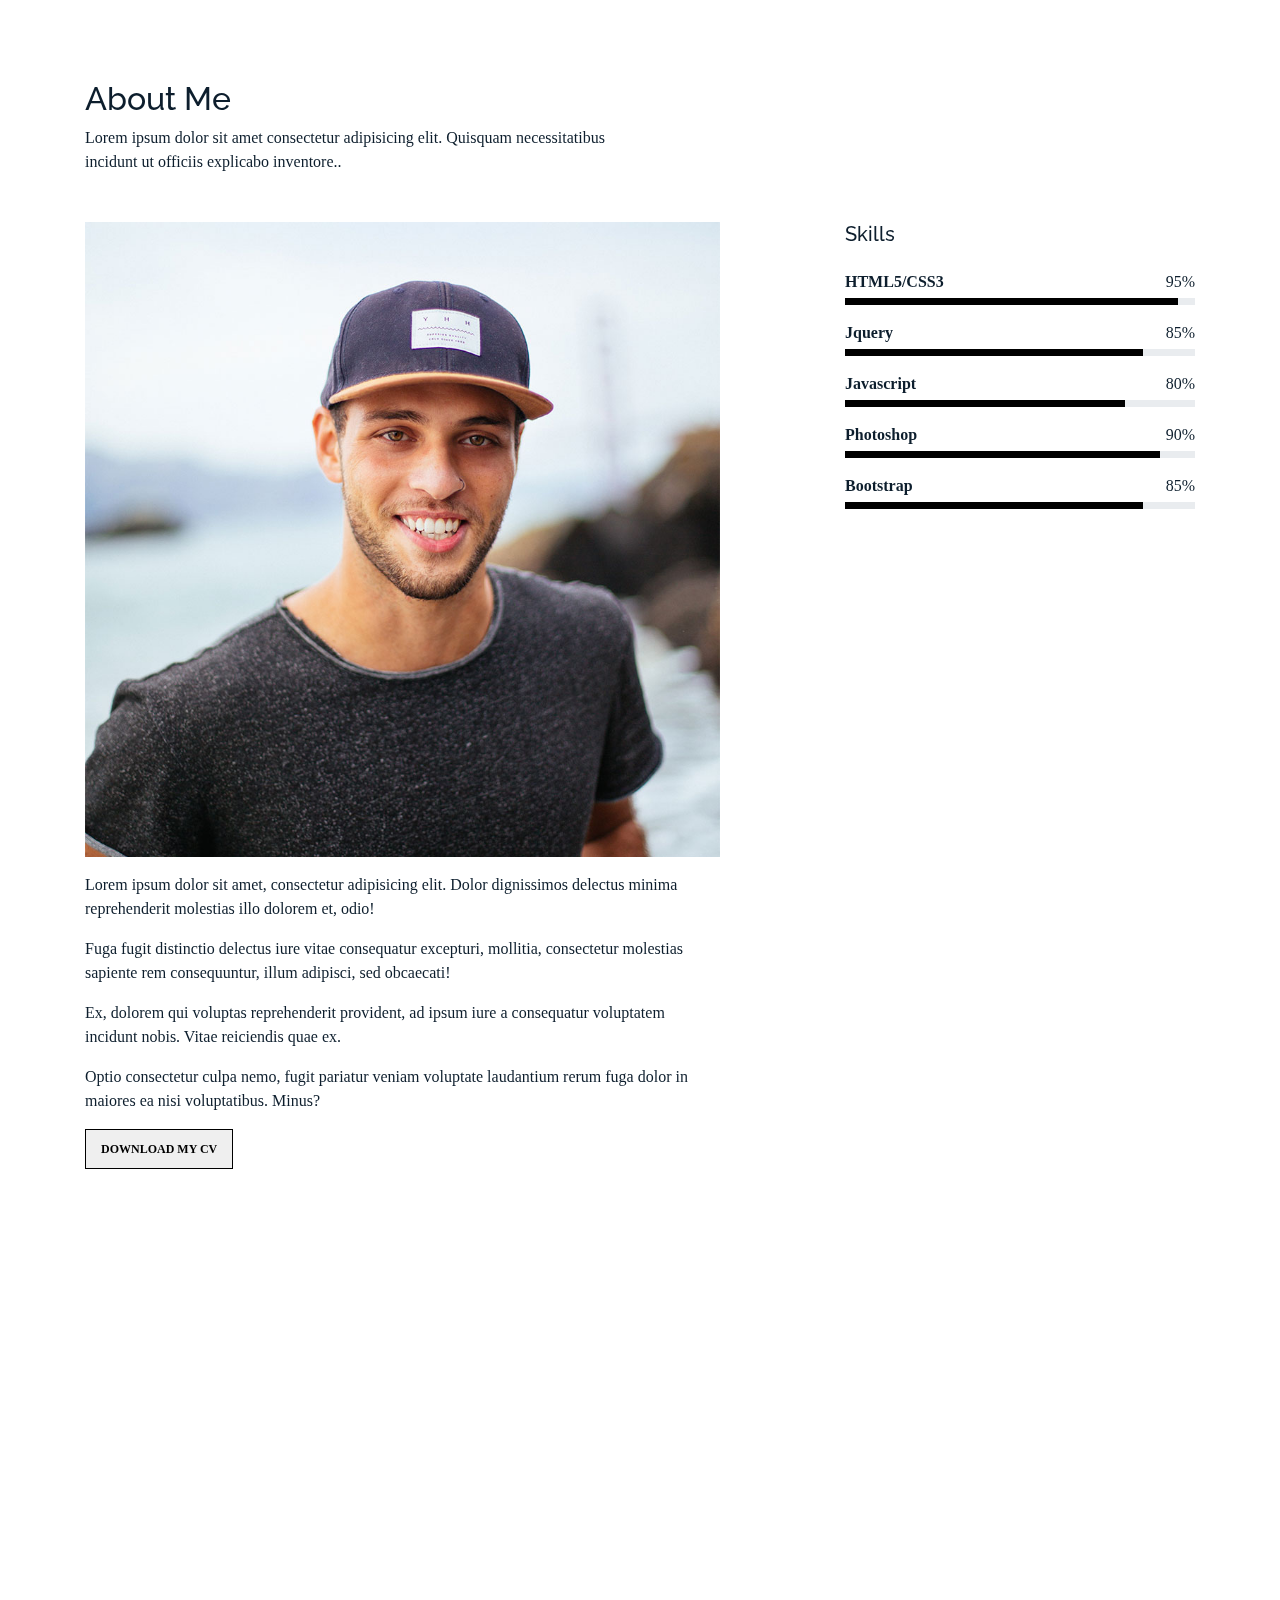
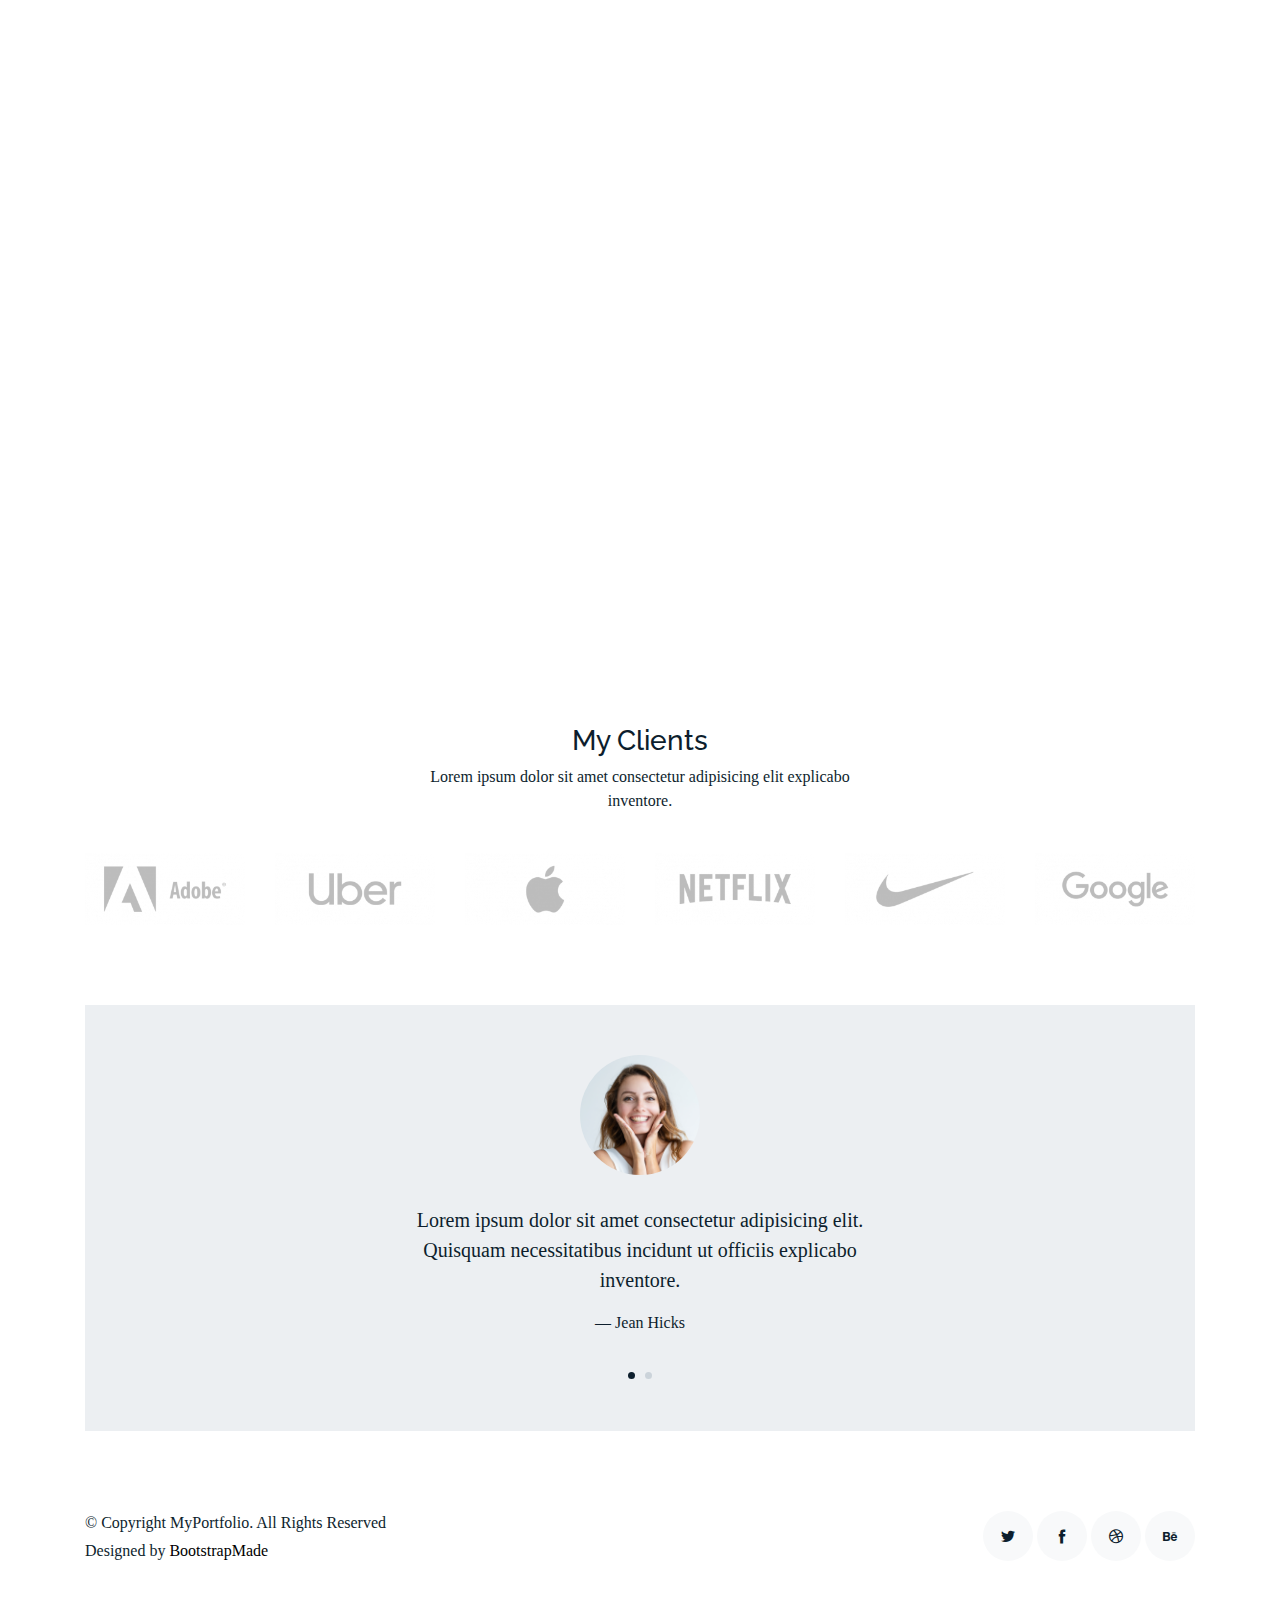
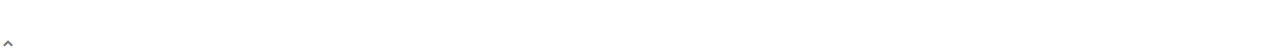
==== commit afa63128: "first" ====
--- a/html/index.html
+++ b/html/index.html
@@ -72,7 +72,7 @@
 
             <h2>About Me</h2>
             <p class="mb-0">Lorem ipsum dolor sit amet consectetur adipisicing elit. Quisquam necessitatibus incidunt ut
-              officiis explicabo inventore.</p>
+              officiis explicabo inventore..</p>
           </div>
 
         </div>
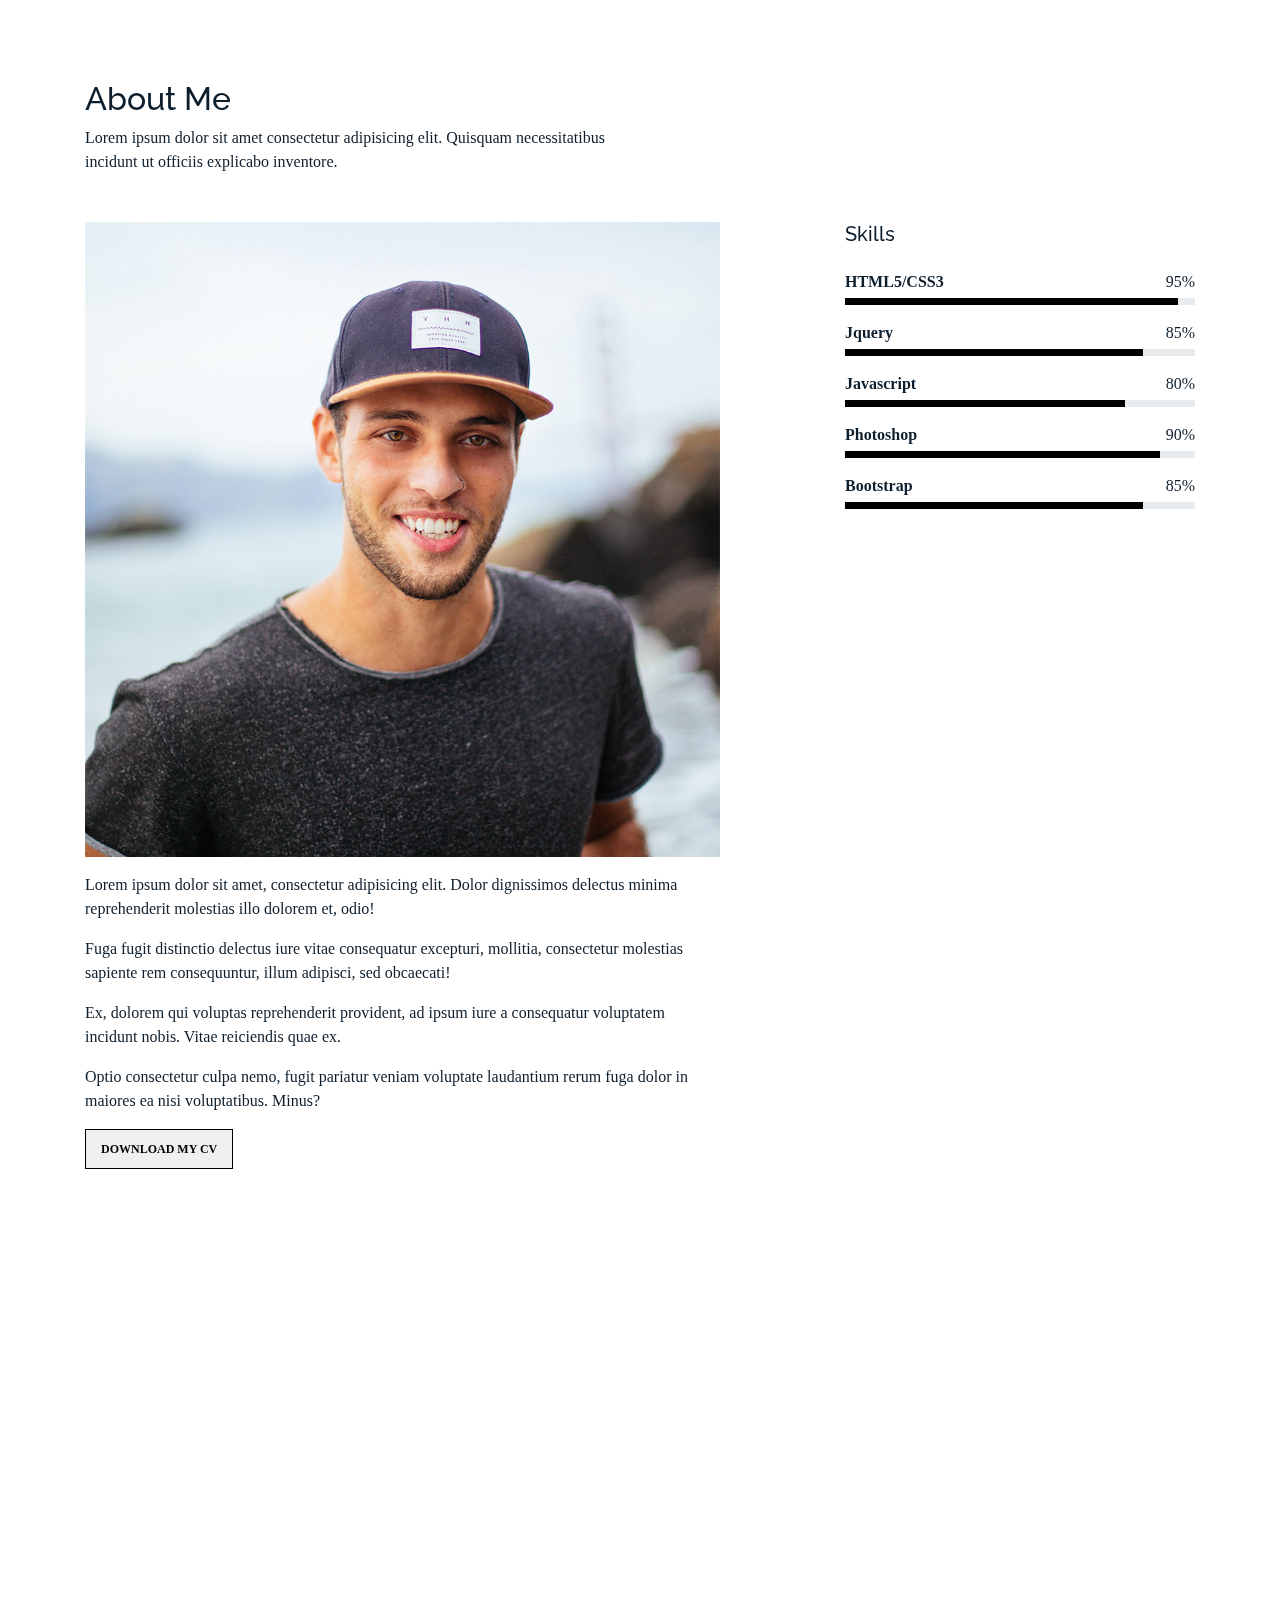
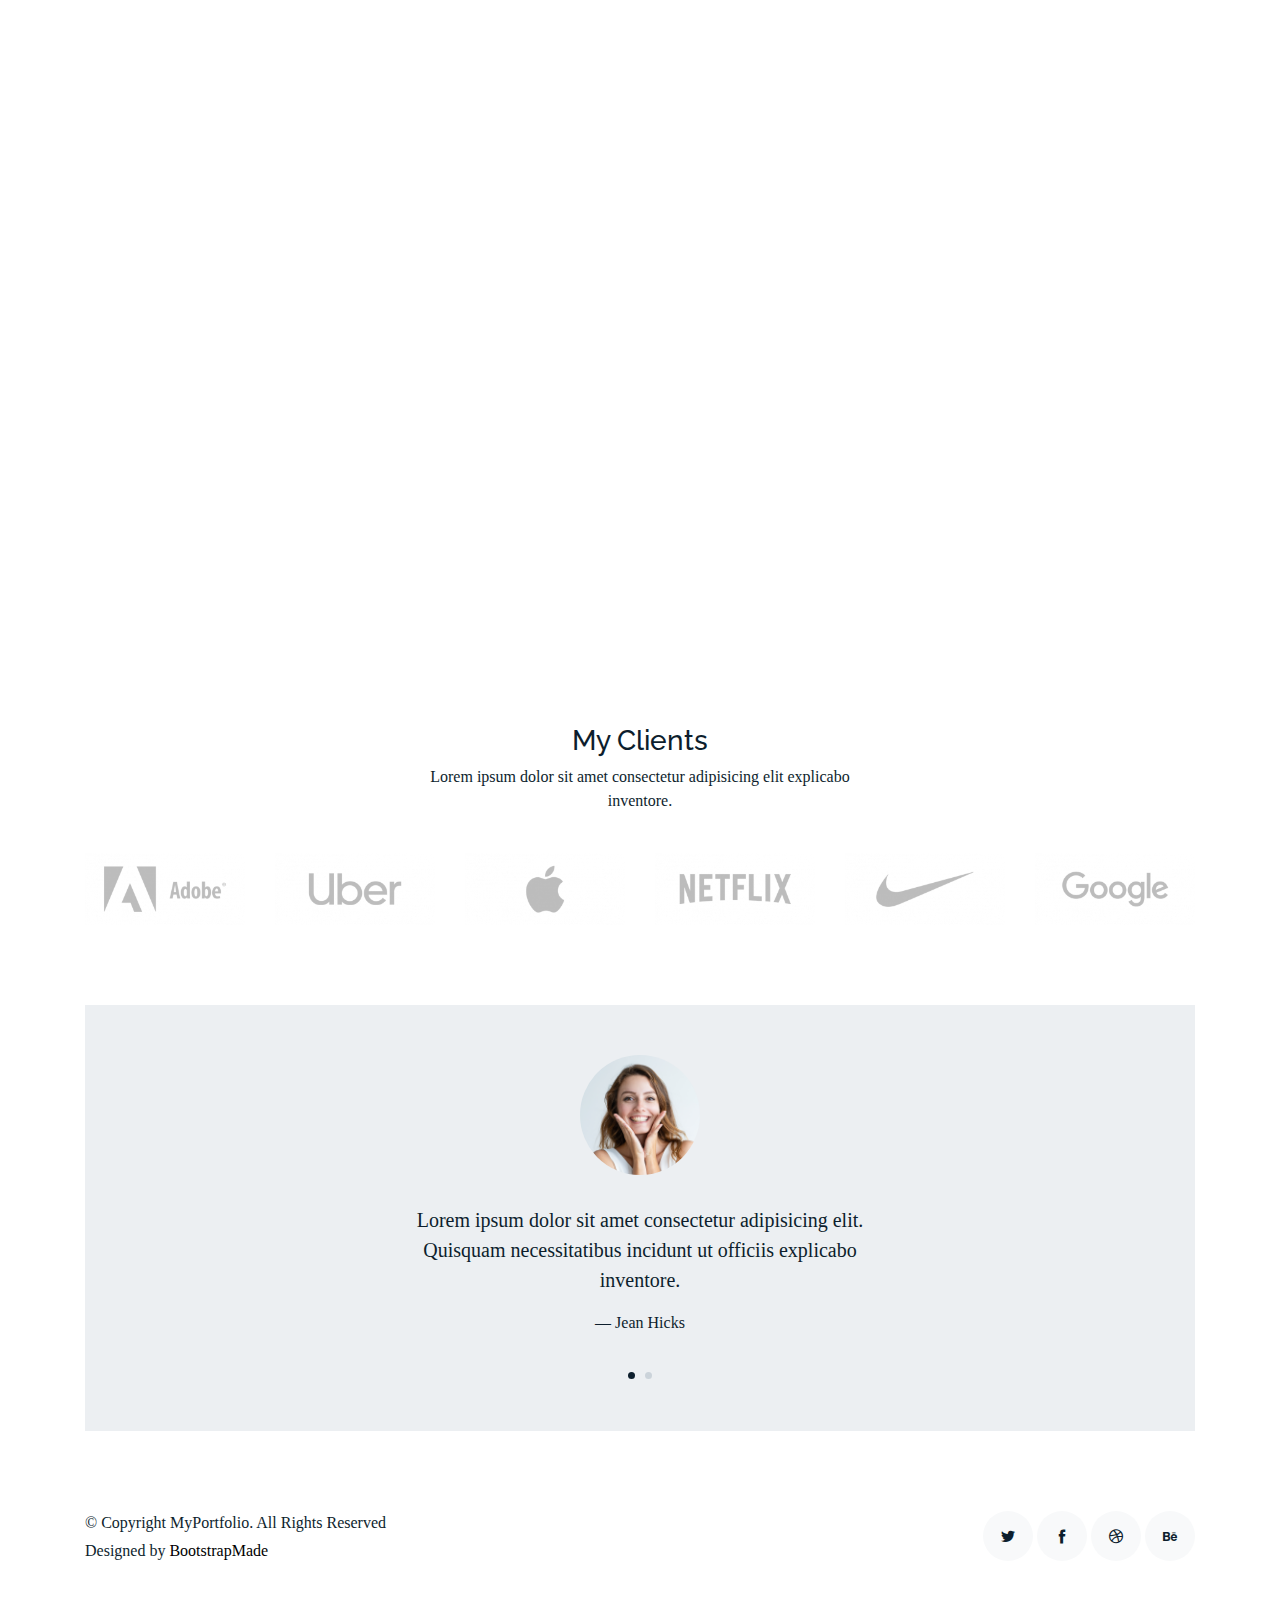
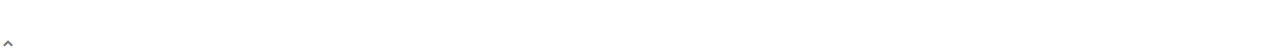
==== commit 4193d6f9: "first" ====
--- a/html/index.html
+++ b/html/index.html
@@ -72,7 +72,7 @@
 
             <h2>About Me</h2>
             <p class="mb-0">Lorem ipsum dolor sit amet consectetur adipisicing elit. Quisquam necessitatibus incidunt ut
-              officiis explicabo inventore..</p>
+              officiis explicabo inventore.</p>
           </div>
 
         </div>
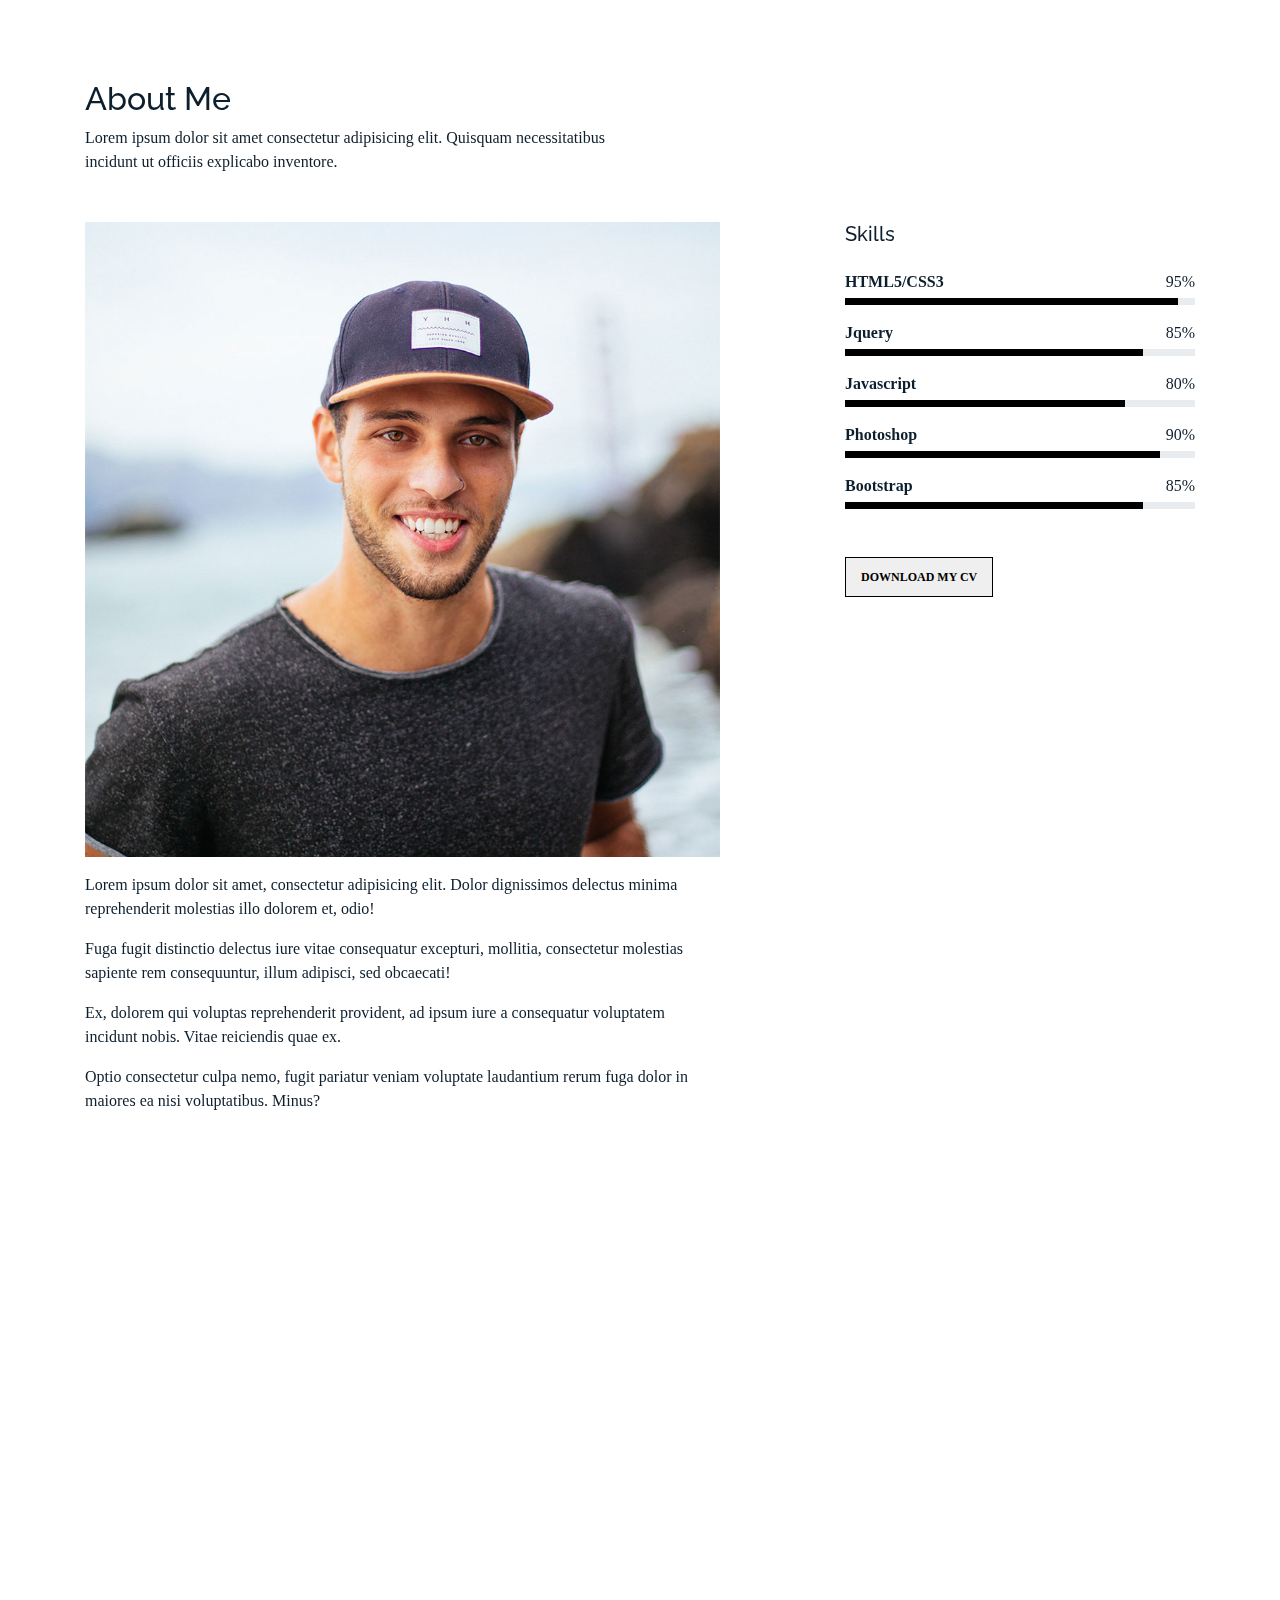
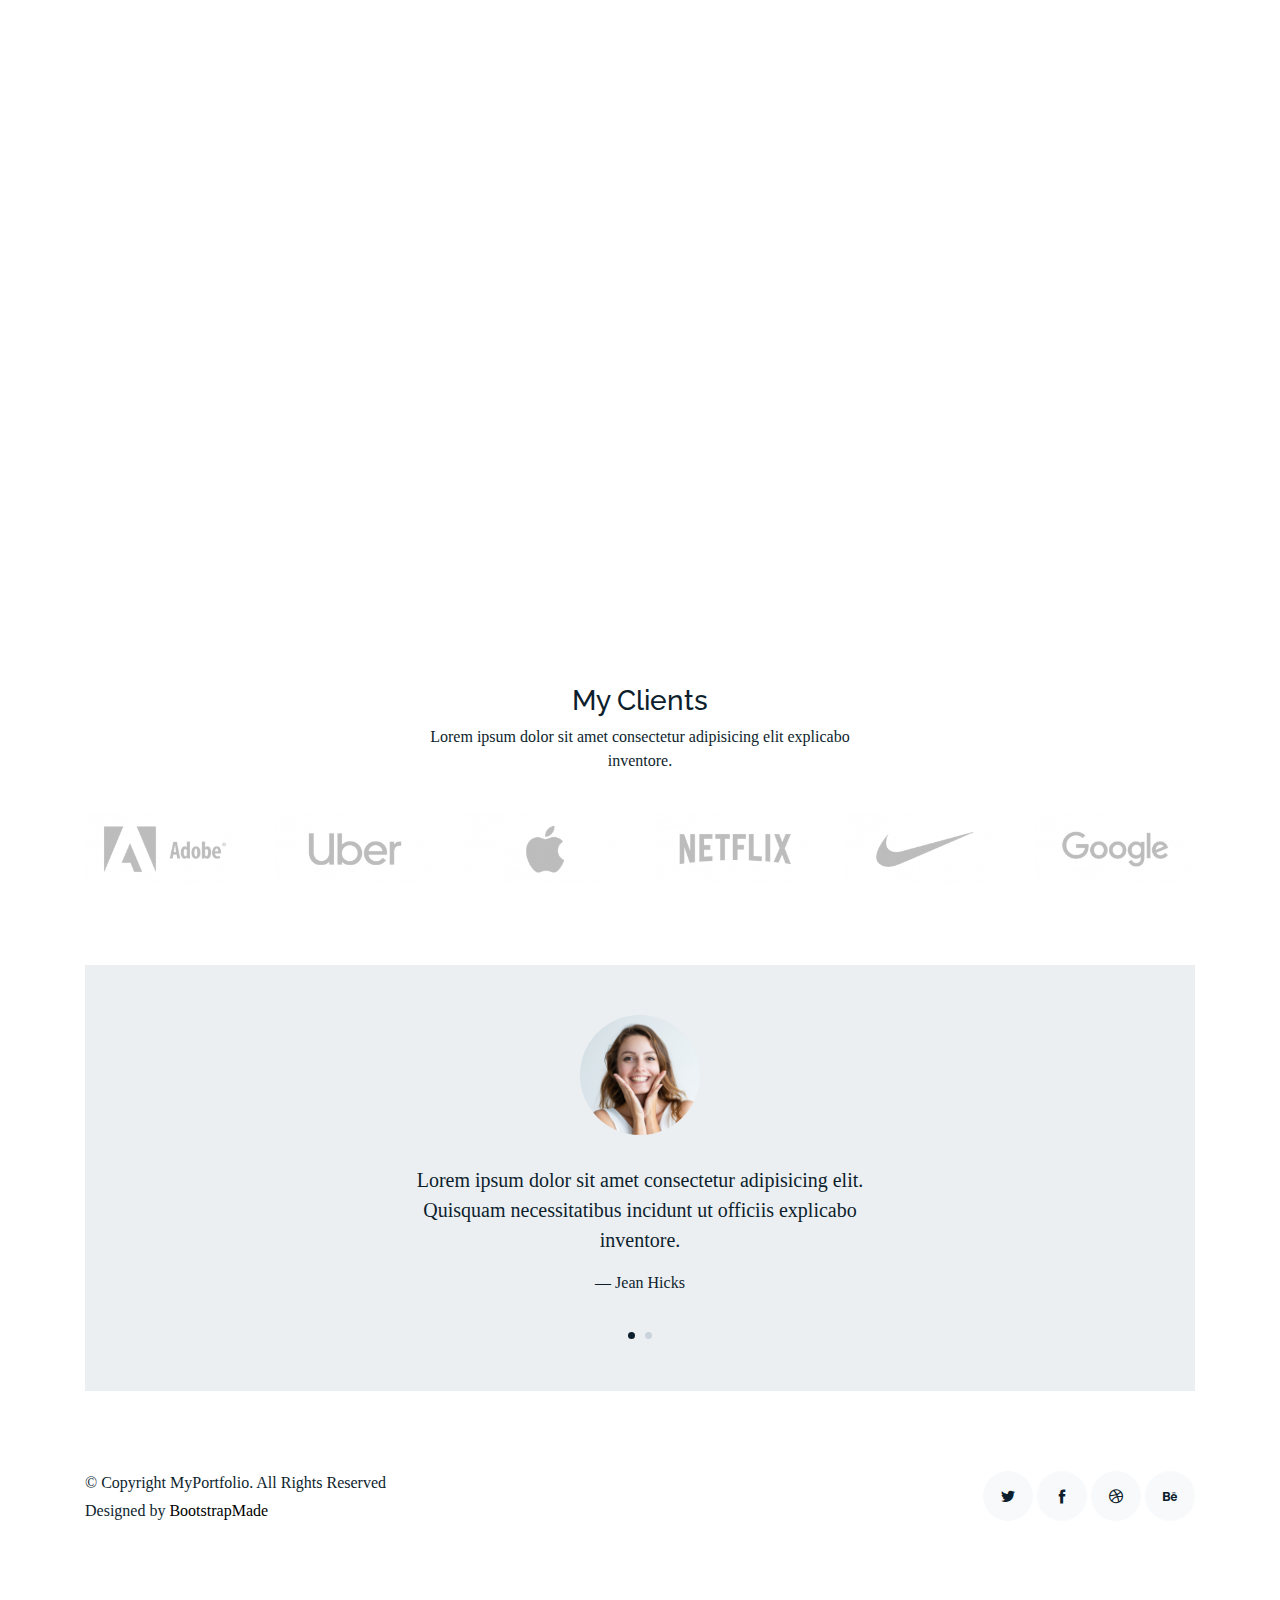
==== commit d934cc48: "bootstrap" ====
--- a/html/index.html
+++ b/html/index.html
@@ -117,7 +117,7 @@
                   <div class="progress-bar" role="progressbar" style="width: 90%" aria-valuenow="90" aria-valuemin="0" aria-valuemax="100"></div>
                 </div>
               </li>
-              <li class="mb-3">
+              <li class="mb-5">
                 <div class="d-flex mb-1">
                   <strong>Bootstrap</strong>
                   <span class="ml-auto">85%</span>
@@ -127,6 +127,9 @@
                 </div>
               </li>
             </ul>
+            <!-- ========== modal popup ========== -->
+            <button type="button" class="readmore" data-toggle="modal" data-target="#myModal2">Download my CV</button>
+            <!-- ========== //modal popup ========== -->
           </div>
 
           <div class="col-md-7 mb-5 mb-md-0" data-aos="fade-up">
@@ -139,7 +142,7 @@
               Vitae reiciendis quae ex.</p>
             <p>Optio consectetur culpa nemo, fugit pariatur veniam voluptate laudantium rerum fuga dolor in maiores ea
               nisi voluptatibus. Minus?</p>
-            <button type="button" class="readmore" data-toggle="modal" data-target="#myModal2">Download my CV</button>
+
           </div>
         </div>
 
@@ -163,6 +166,15 @@
           </div>
         </div>
         <div id="portfolio-grid" class="row no-gutter" data-aos="fade-up" data-aos-delay="200">
+          <div class="item mobile col-sm-6 col-md-4 col-lg-4 mb-4">
+            <a href="work-single.html" class="item-wrap fancybox">
+              <div class="work-info">
+                <h3>Kitchen Sink</h3>
+                <span>mobile</span>
+              </div>
+              <img class="img-fluid" src="../css/img/img_5.jpg">
+            </a>
+          </div>
           <div class="item web col-sm-6 col-md-4 col-lg-4 mb-4">
             <a href="work-single.html" class="item-wrap fancybox">
               <div class="work-info">
@@ -181,6 +193,15 @@
               <img class="img-fluid" src="../css/img/img_2.jpg">
             </a>
           </div>
+          <div class="item mobile col-sm-6 col-md-4 col-lg-4 mb-4">
+            <a href="work-single.html" class="item-wrap fancybox">
+              <div class="work-info">
+                <h3>Nike Shoe</h3>
+                <span>Mobile</span>
+              </div>
+              <img class="img-fluid" src="../css/img/img_4.jpg">
+            </a>
+          </div>
           <div class="item web col-sm-6 col-md-4 col-lg-4 mb-4">
             <a href="work-single.html" class="item-wrap fancybox">
               <div class="work-info">
@@ -188,24 +209,6 @@
                 <span>web</span>
               </div>
               <img class="img-fluid" src="../css/img/img_3.jpg">
-            </a>
-          </div>
-          <div class="item mobile col-sm-6 col-md-4 col-lg-4 mb-4">
-            <a href="work-single.html" class="item-wrap fancybox">
-              <div class="work-info">
-                <h3>Nike Shoe</h3>
-                <span>Mobile</span>
-              </div>
-              <img class="img-fluid" src="../css/img/img_4.jpg">
-            </a>
-          </div>
-          <div class="item mobile col-sm-6 col-md-4 col-lg-4 mb-4">
-            <a href="work-single.html" class="item-wrap fancybox">
-              <div class="work-info">
-                <h3>Kitchen Sink</h3>
-                <span>mobile</span>
-              </div>
-              <img class="img-fluid" src="../css/img/img_5.jpg">
             </a>
           </div>
           <div class="item mobile col-sm-6 col-md-4 col-lg-4 mb-4">
@@ -294,26 +297,6 @@
   </main>
   <!-- End #main -->
 
-
-  <!-- modal popup -->
-  <div class="modal fade" id="myModal2" tabindex="-1" role="dialog" aria-labelledby="myModalLabel" aria-hidden="true">
-    <div class="modal-dialog modal-lg">
-      <div class="modal-content">
-        <div class="modal-header">
-          <button type="button" class="close" data-dismiss="modal"><span aria-hidden="true">×</span><span class="sr-only">Close</span></button>
-        </div>
-        <div class="modal-body">
-          Lorem ipsum dolor sit amet consectetur adipisicing elit. Unde consequuntur mollitia optio dignissimos rem eum reprehenderit suscipit earum sit dicta, corporis autem a aliquid iste cum doloremque eveniet nihil adipisci?
-        </div>
-        <div class="modal-footer">
-          <button type="button" class="btn btn-default" data-dismiss="modal">Close</button>
-          <!-- <button type="button" class="btn btn-primary">Save changes</button> -->
-        </div>
-      </div>
-    </div>
-  </div>
-
-
   <!-- ======= Footer ======= -->
   <footer class="footer" role="contentinfo">
     <div class="container">
@@ -334,6 +317,23 @@
     </div>
   </footer>
 
+  <!-- modal popup -->
+  <div class="modal fade" id="myModal2" tabindex="-1" role="dialog" aria-labelledby="myModalLabel" aria-hidden="true">
+    <div class="modal-dialog modal-lg">
+      <div class="modal-content">
+        <div class="modal-header">
+          <button type="button" class="close" data-dismiss="modal"><span aria-hidden="true">×</span><span class="sr-only">Close</span></button>
+        </div>
+        <div class="modal-body">
+          Lorem ipsum dolor sit amet consectetur adipisicing elit. Unde consequuntur mollitia optio dignissimos rem eum reprehenderit suscipit earum sit dicta, corporis autem a aliquid iste cum doloremque eveniet nihil adipisci?
+        </div>
+        <div class="modal-footer">
+          <button type="button" class="btn btn-default" data-dismiss="modal">Close</button>
+        </div>
+      </div>
+    </div>
+  </div>
+
   <a href="#" class="back-to-top"><i class="icofont-simple-up"></i></a>
 
   <!-- Vendor JS Files -->
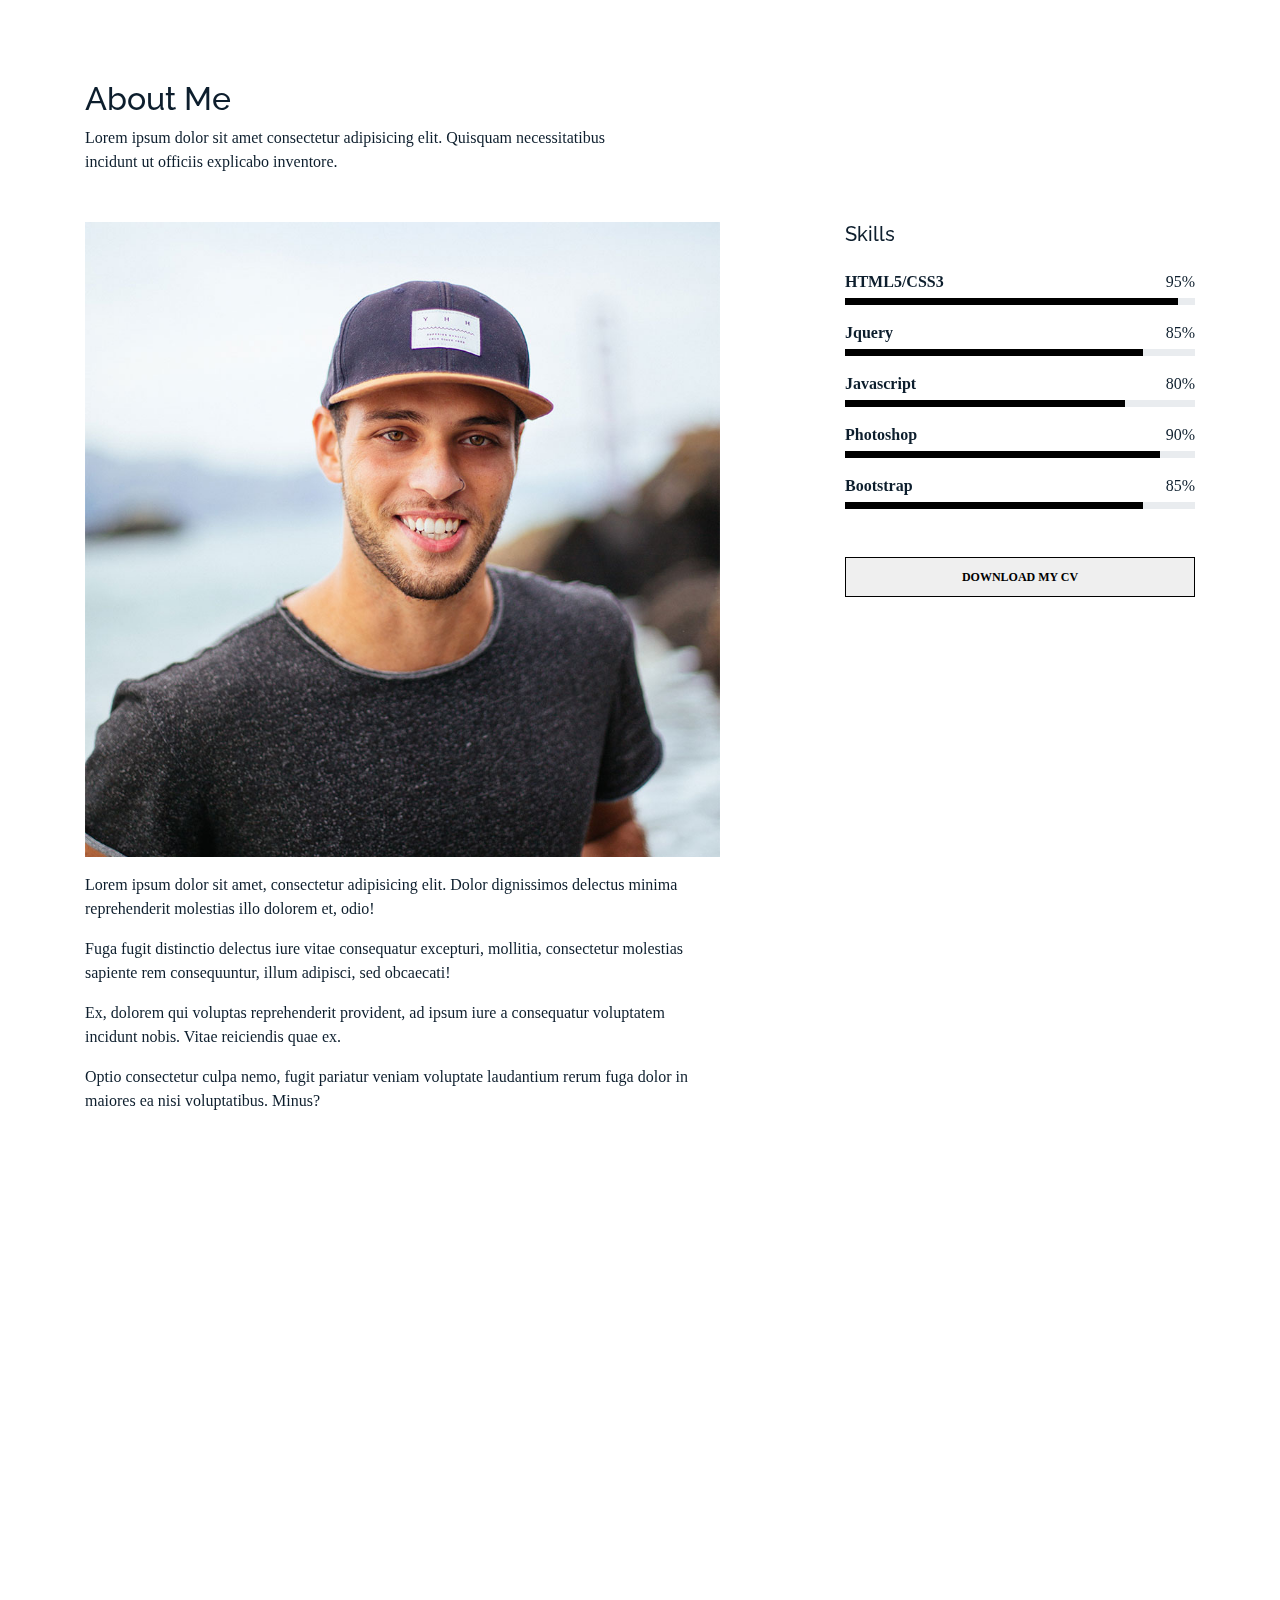
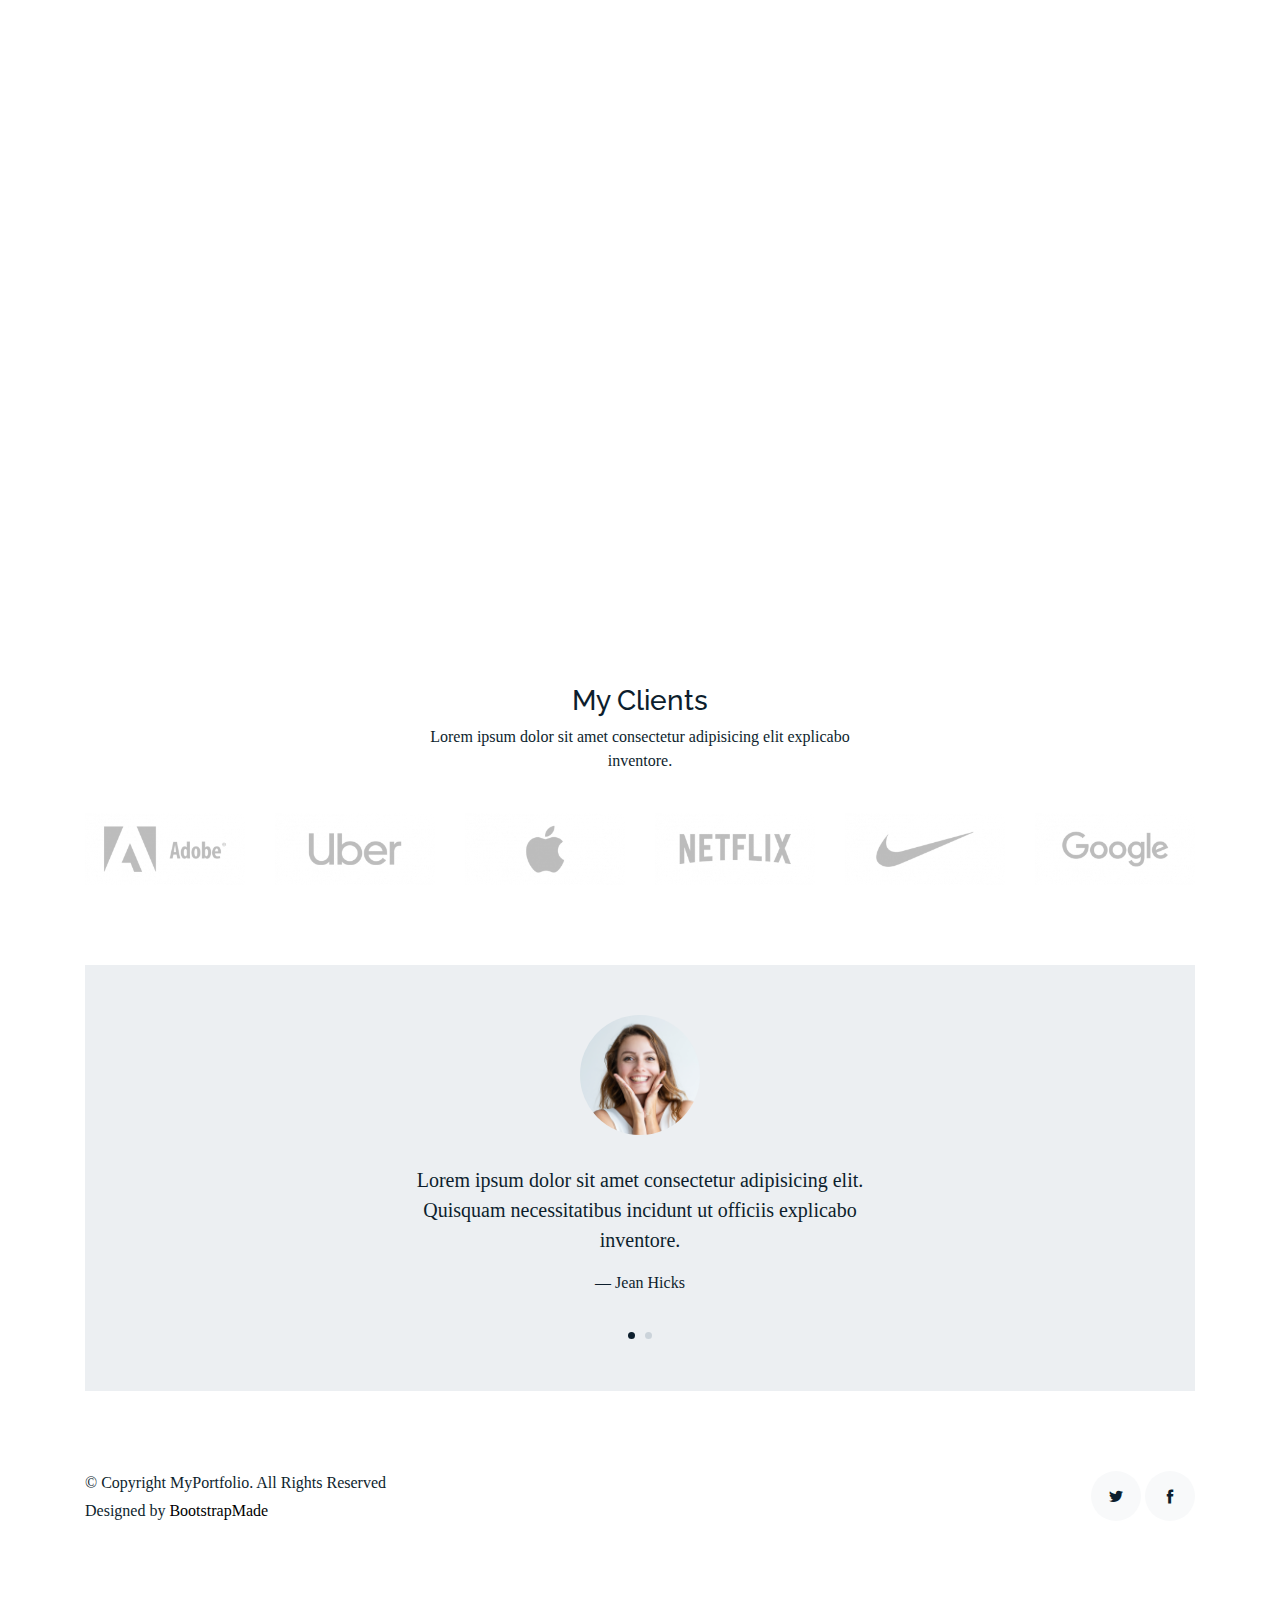
==== commit 4e212af7: "cssmod" ====
--- a/html/index.html
+++ b/html/index.html
@@ -310,8 +310,6 @@
         <div class="col-sm-6 social text-md-right">
           <a href="#"><span class="icofont-twitter"></span></a>
           <a href="#"><span class="icofont-facebook"></span></a>
-          <a href="#"><span class="icofont-dribbble"></span></a>
-          <a href="#"><span class="icofont-behance"></span></a>
         </div>
       </div>
     </div>
--- a/css/style.css
+++ b/css/style.css
@@ -5,7 +5,7 @@
   padding: 5rem 0;
 }
 
-.custom-navmenu .custom-menu li {
-  margin-bottom: 15px;
+/* 메인 팝업 버튼 */
+button.readmore{
+  width: 100%;
 }
-
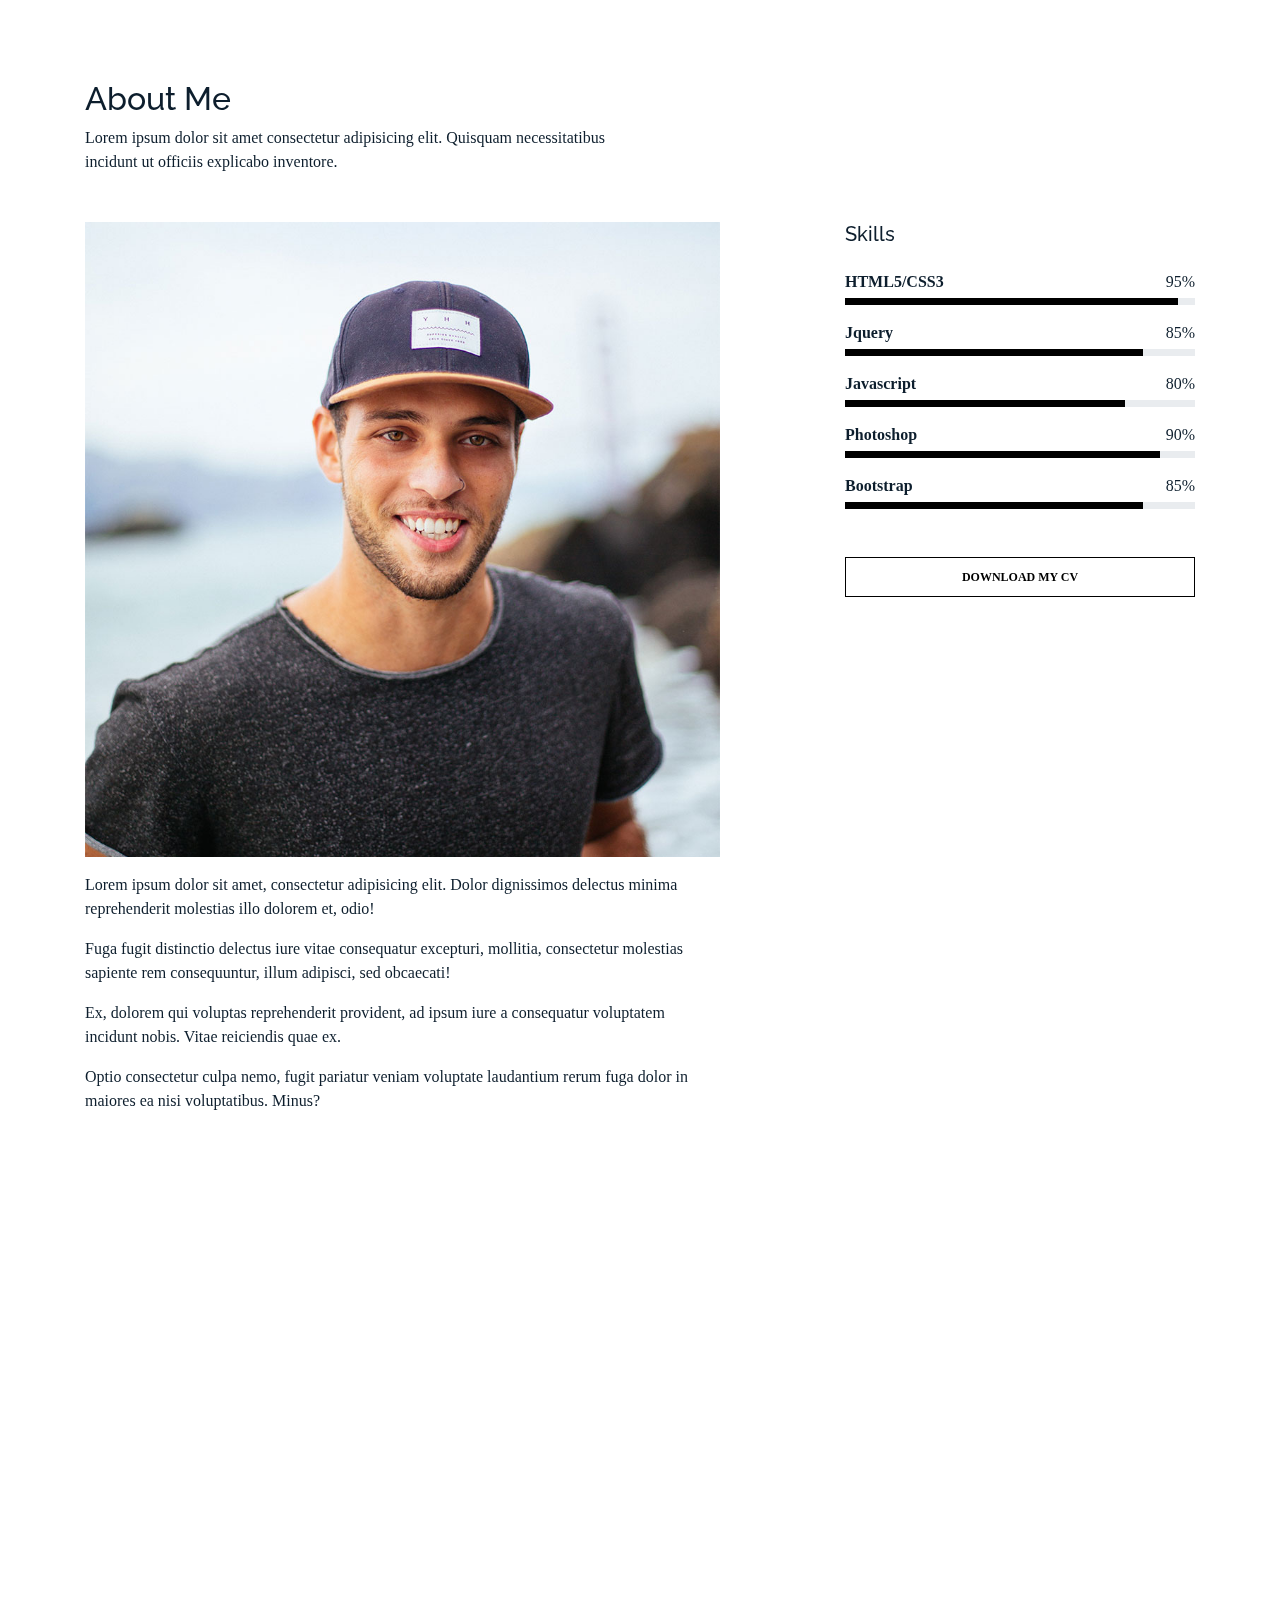
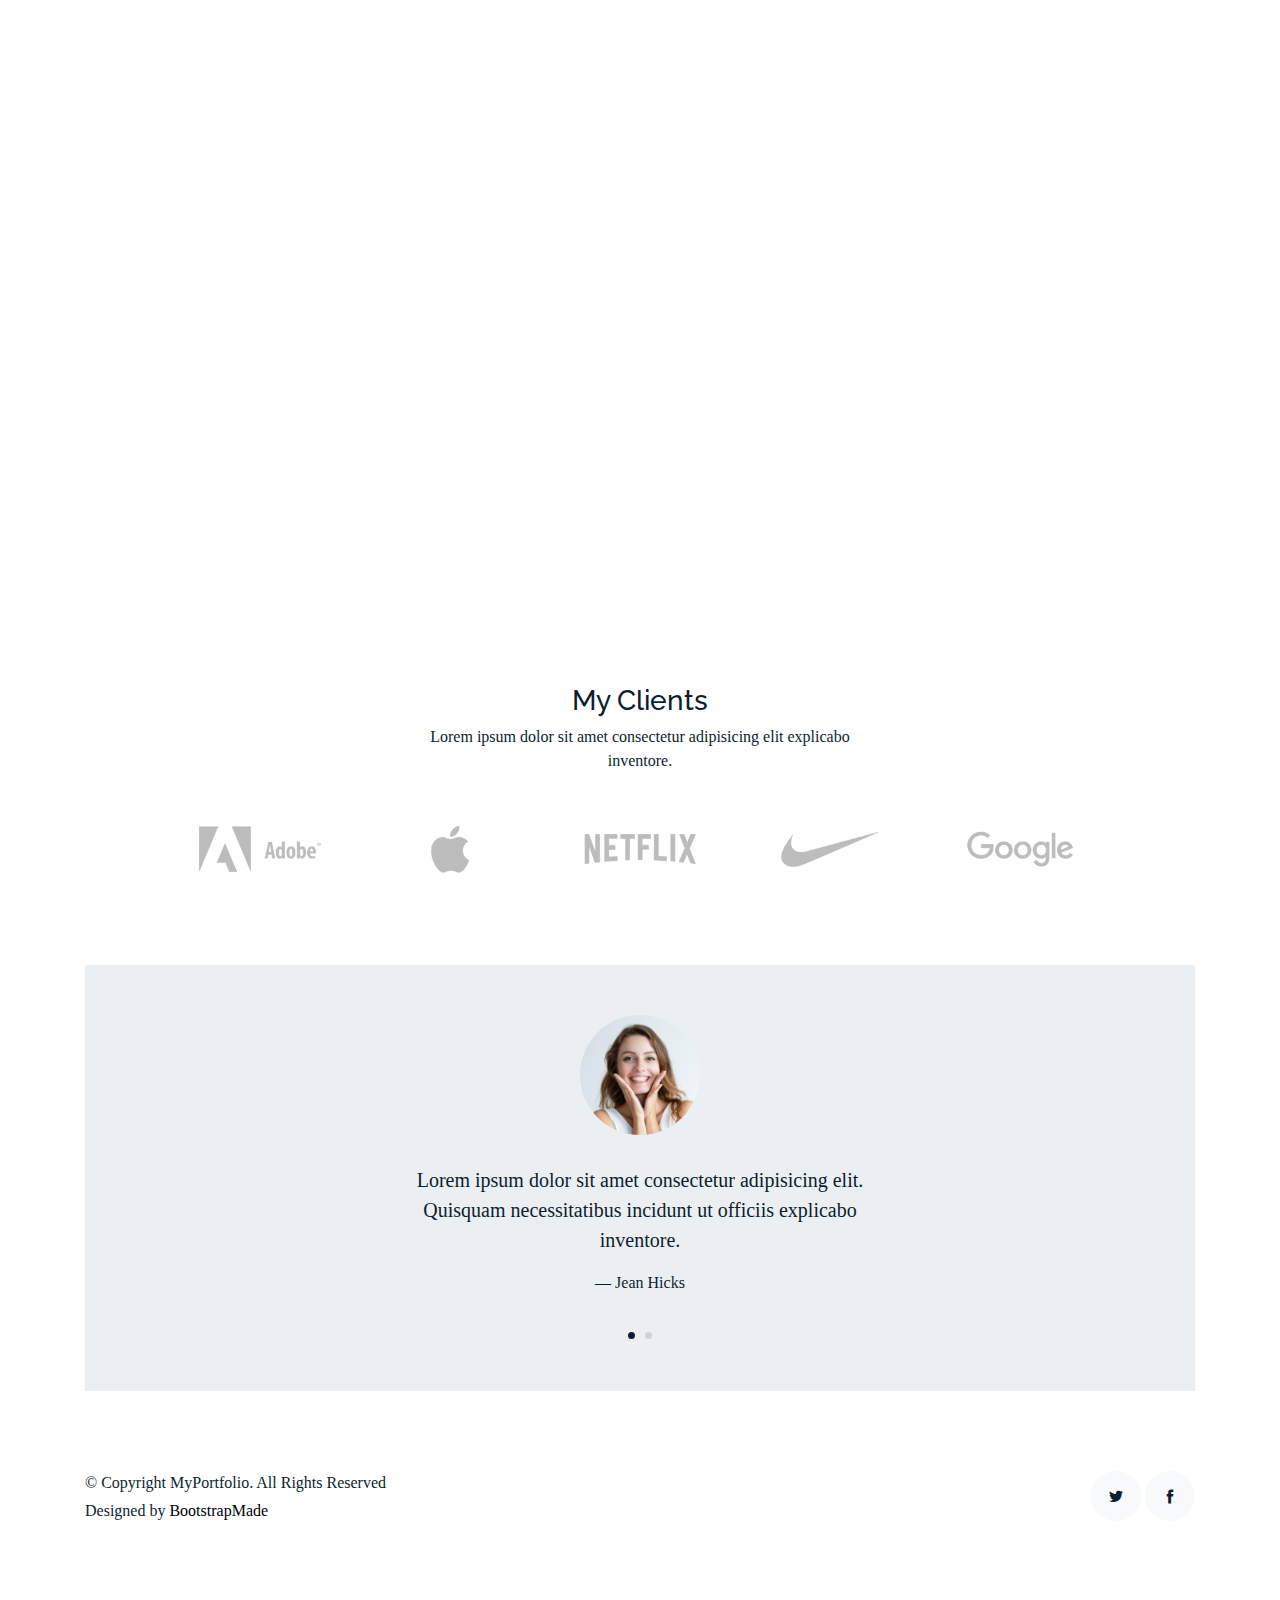
==== commit d1ea6beb: "htmlcss" ====
--- a/html/index.html
+++ b/html/index.html
@@ -234,12 +234,9 @@
             <p>Lorem ipsum dolor sit amet consectetur adipisicing elit explicabo inventore.</p>
           </div>
         </div>
-        <div class="row">
+        <div class="row justify-content-center">
           <div class="col-4 col-sm-4 col-md-2">
             <a href="#" class="client-logo"><img src="../css/img/logo-adobe.png" alt="Image" class="img-fluid"></a>
-          </div>
-          <div class="col-4 col-sm-4 col-md-2">
-            <a href="#" class="client-logo"><img src="../css/img/logo-uber.png" alt="Image" class="img-fluid"></a>
           </div>
           <div class="col-4 col-sm-4 col-md-2">
             <a href="#" class="client-logo"><img src="../css/img/logo-apple.png" alt="Image" class="img-fluid"></a>
--- a/css/style.css
+++ b/css/style.css
@@ -8,4 +8,5 @@
 /* 메인 팝업 버튼 */
 button.readmore{
   width: 100%;
+  background: none;
 }
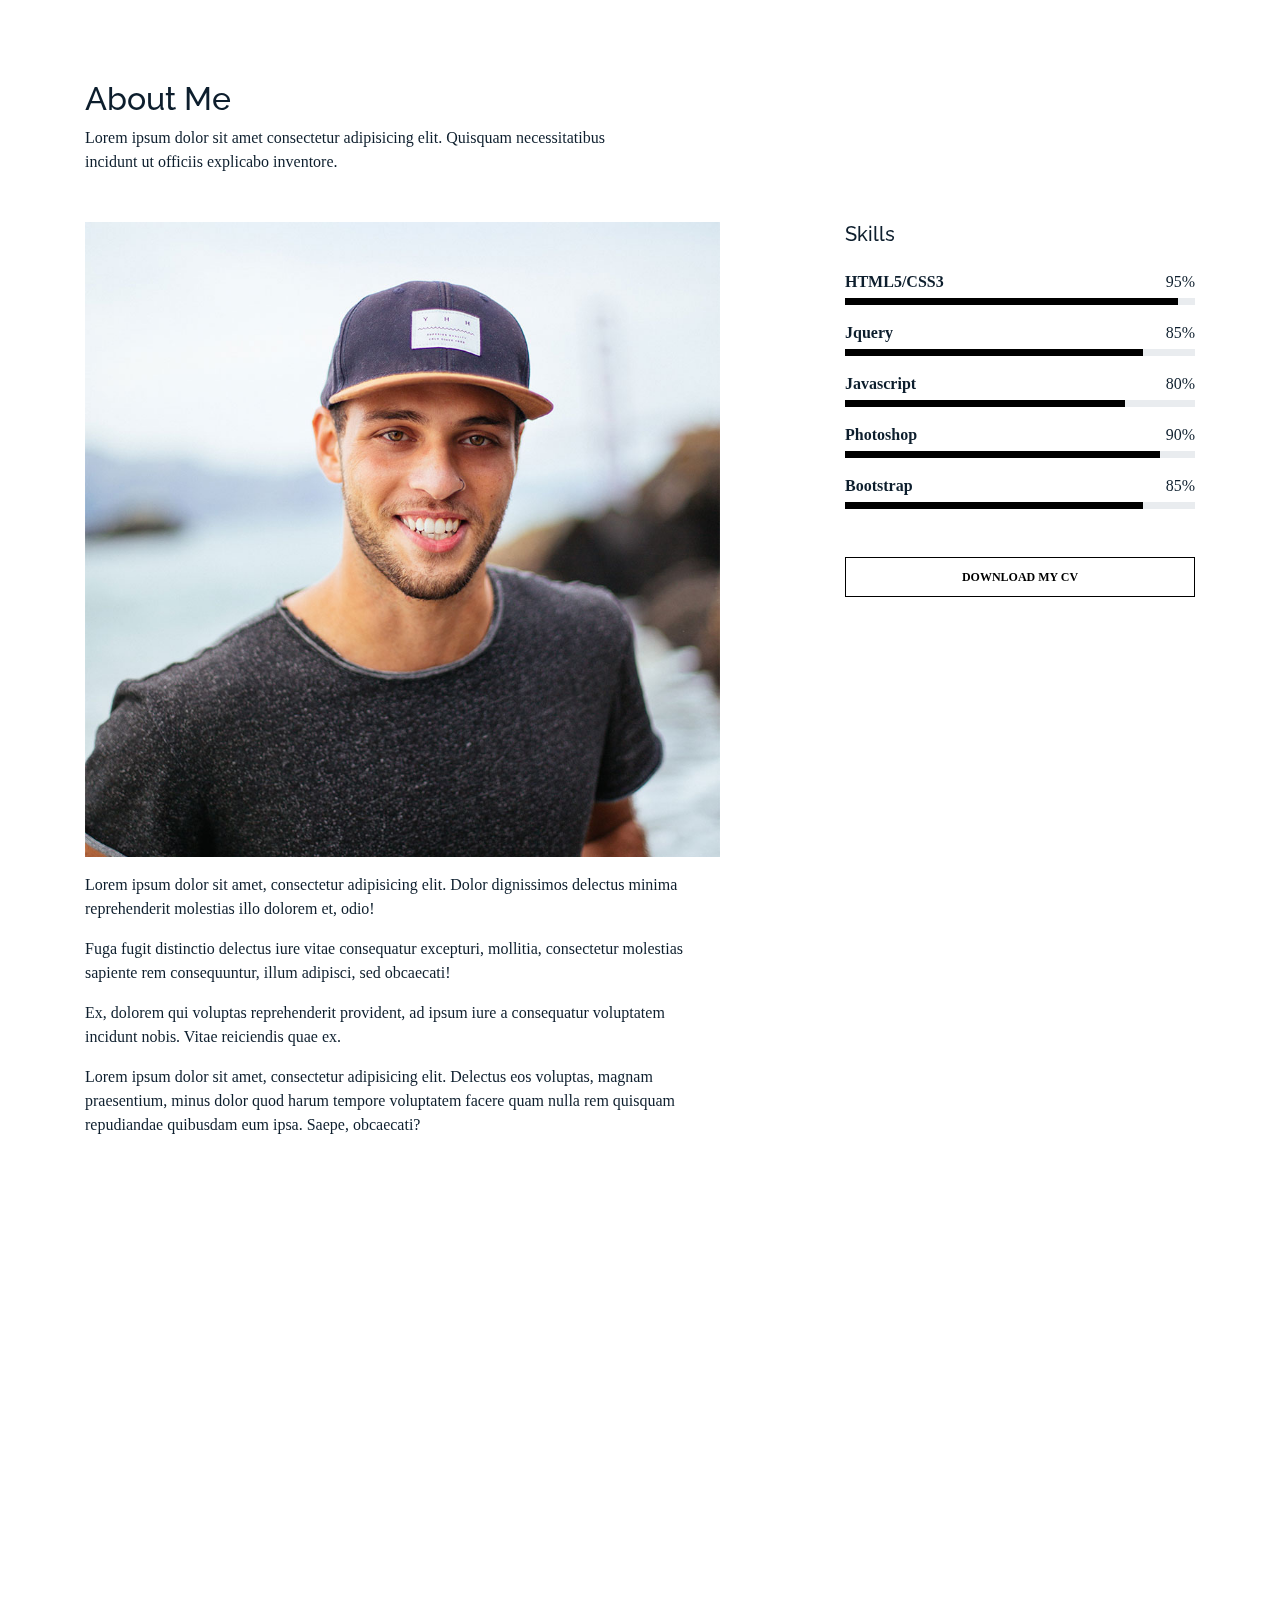
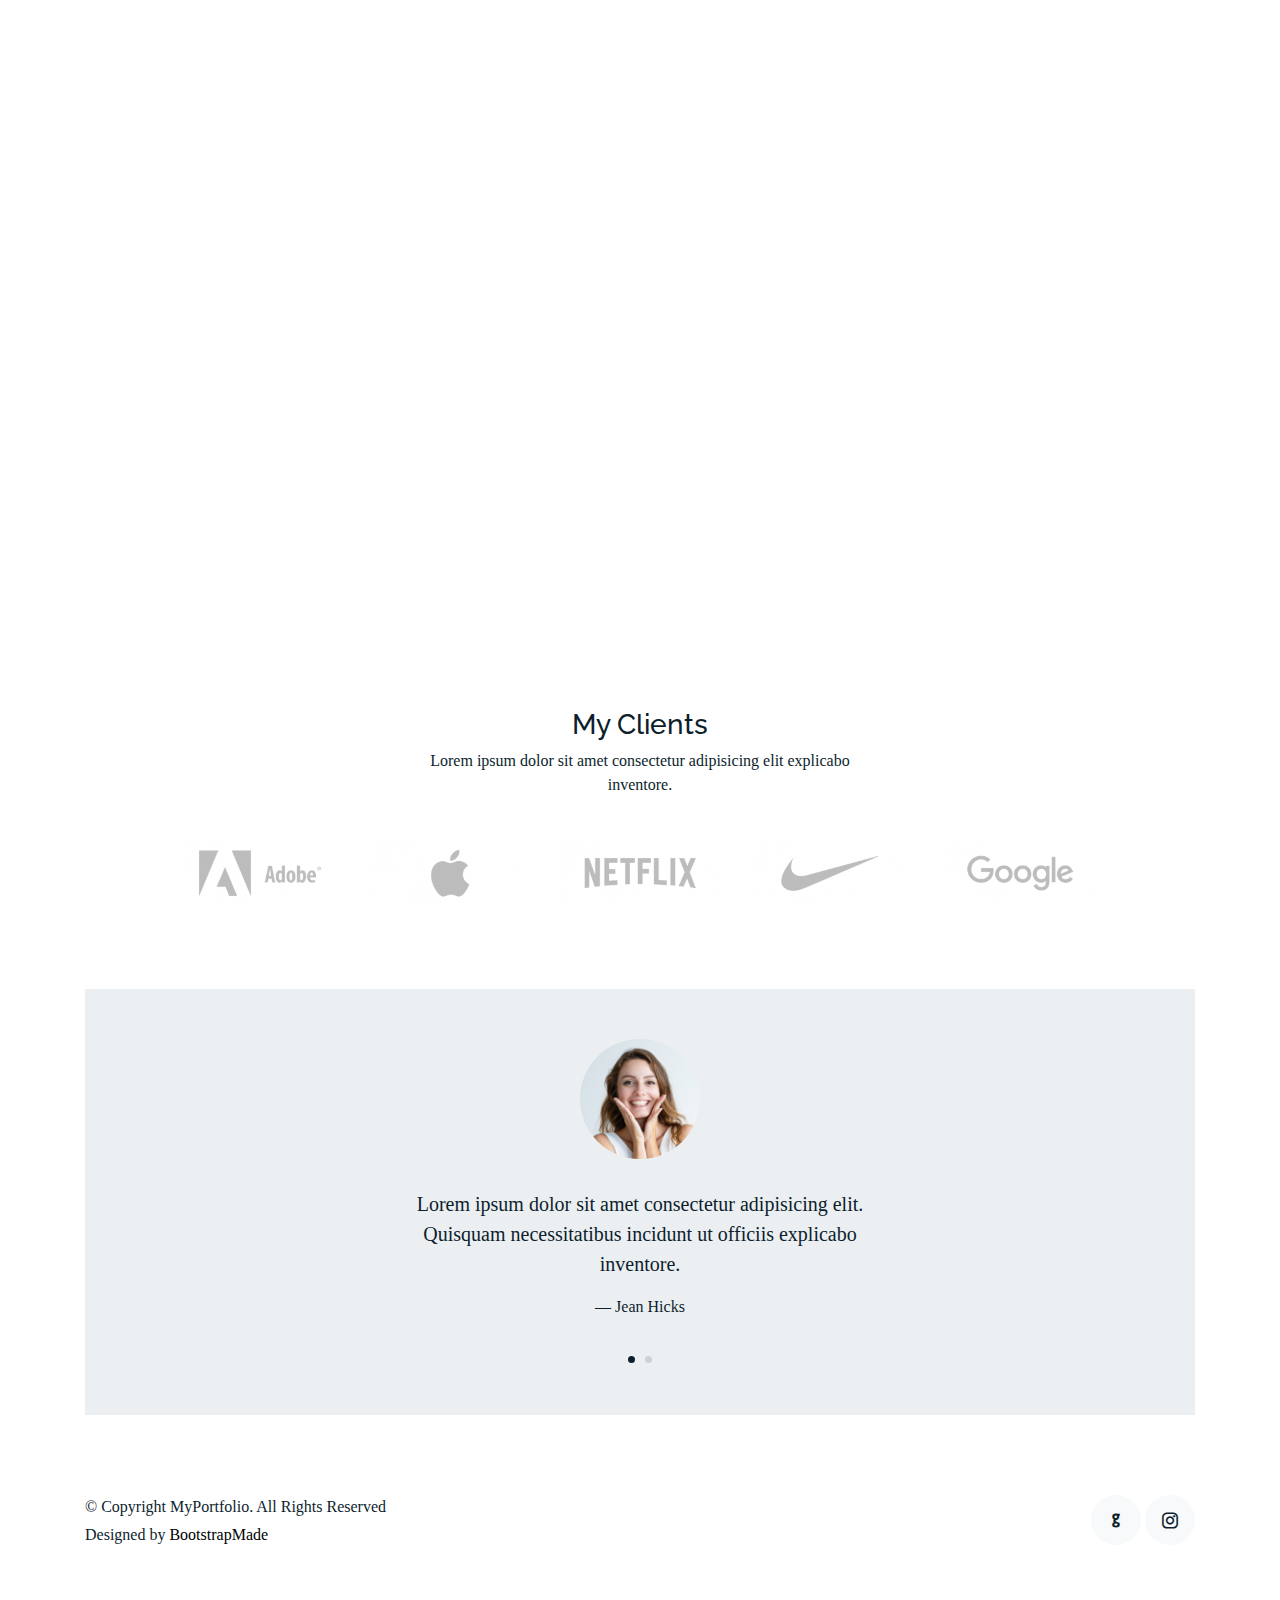
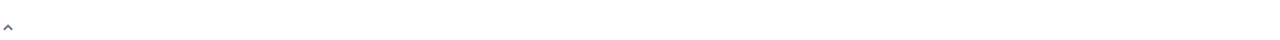
==== commit 17fe8ed5: "index" ====
--- a/html/index.html
+++ b/html/index.html
@@ -140,8 +140,7 @@
               rem consequuntur, illum adipisci, sed obcaecati!</p>
             <p>Ex, dolorem qui voluptas reprehenderit provident, ad ipsum iure a consequatur voluptatem incidunt nobis.
               Vitae reiciendis quae ex.</p>
-            <p>Optio consectetur culpa nemo, fugit pariatur veniam voluptate laudantium rerum fuga dolor in maiores ea
-              nisi voluptatibus. Minus?</p>
+            <p>Lorem ipsum dolor sit amet, consectetur adipisicing elit. Delectus eos voluptas, magnam praesentium, minus dolor quod harum tempore voluptatem facere quam nulla rem quisquam repudiandae quibusdam eum ipsa. Saepe, obcaecati?</p>
 
           </div>
         </div>
@@ -305,8 +304,8 @@
           </div>
         </div>
         <div class="col-sm-6 social text-md-right">
-          <a href="#"><span class="icofont-twitter"></span></a>
-          <a href="#"><span class="icofont-facebook"></span></a>
+          <a href="#"><span class="icofont-github"></span></a>
+          <a href="#"><span class="icofont-instagram"></span></a>
         </div>
       </div>
     </div>
